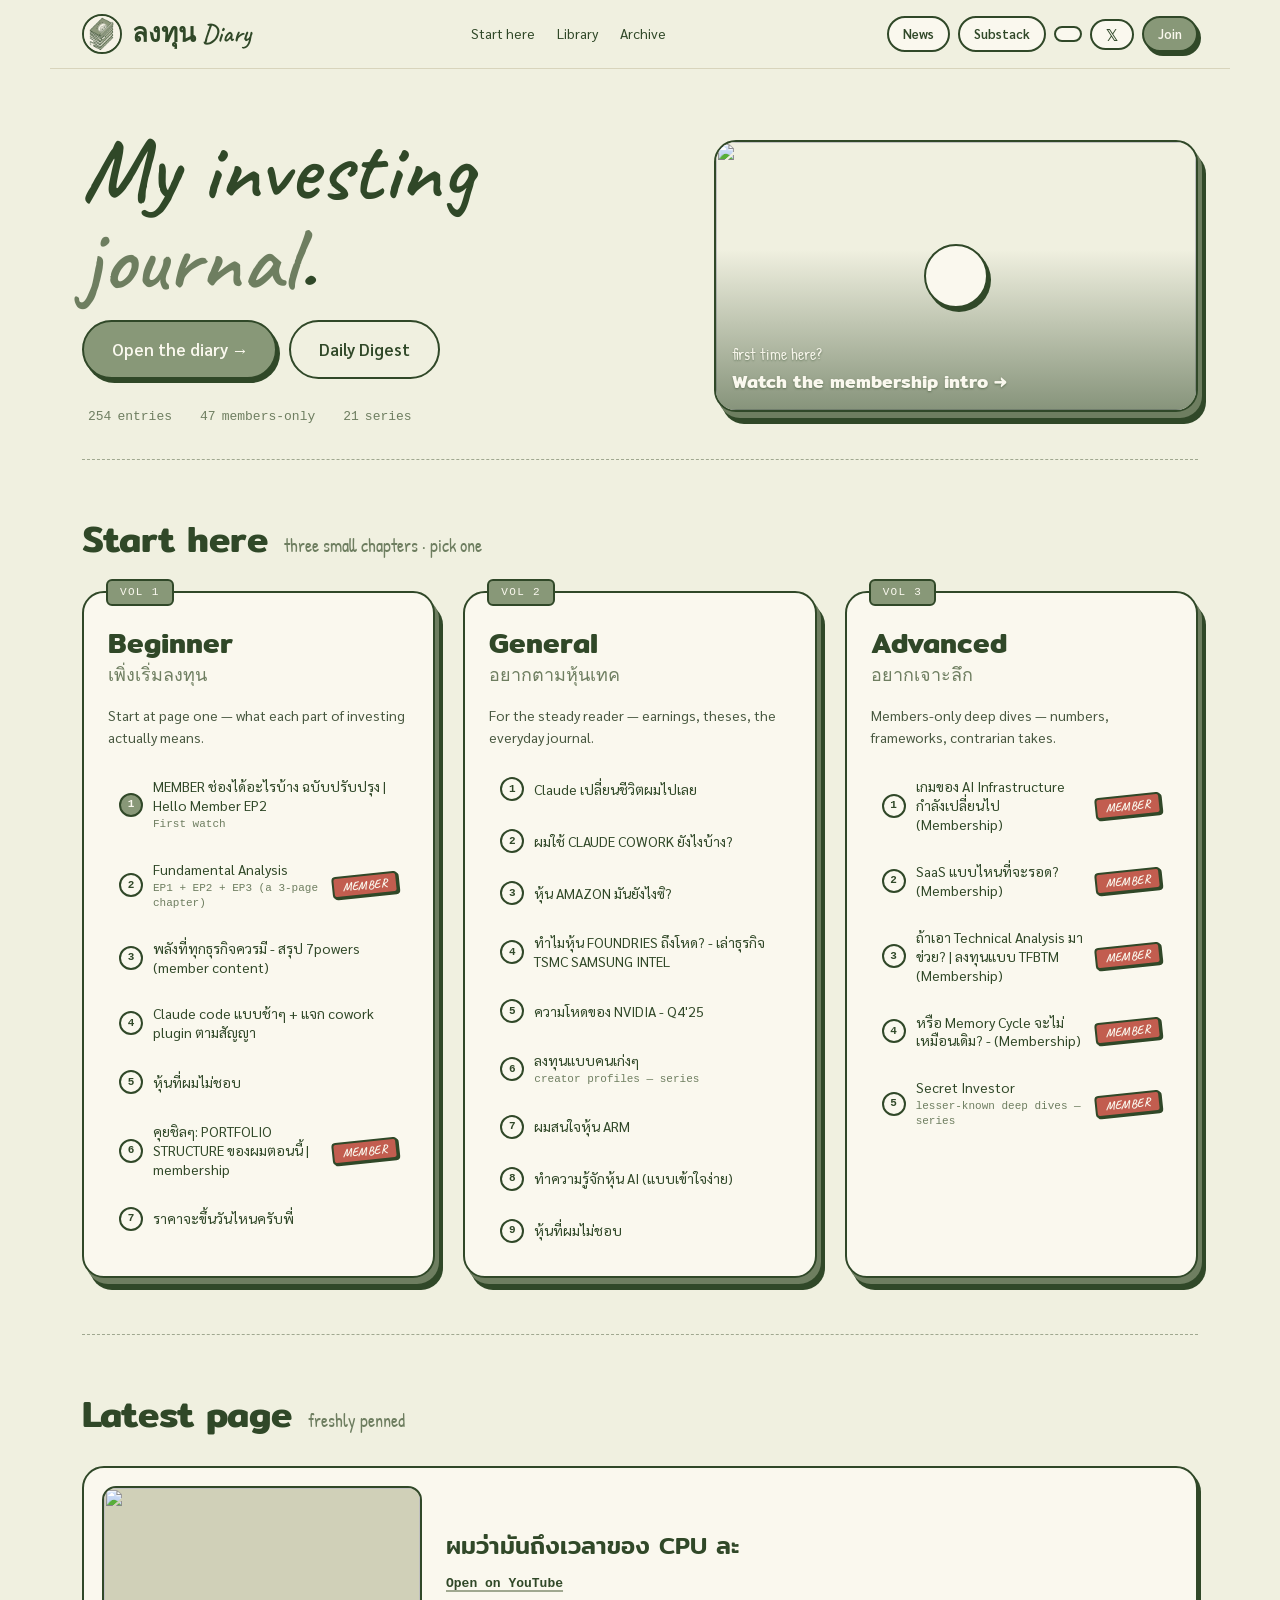
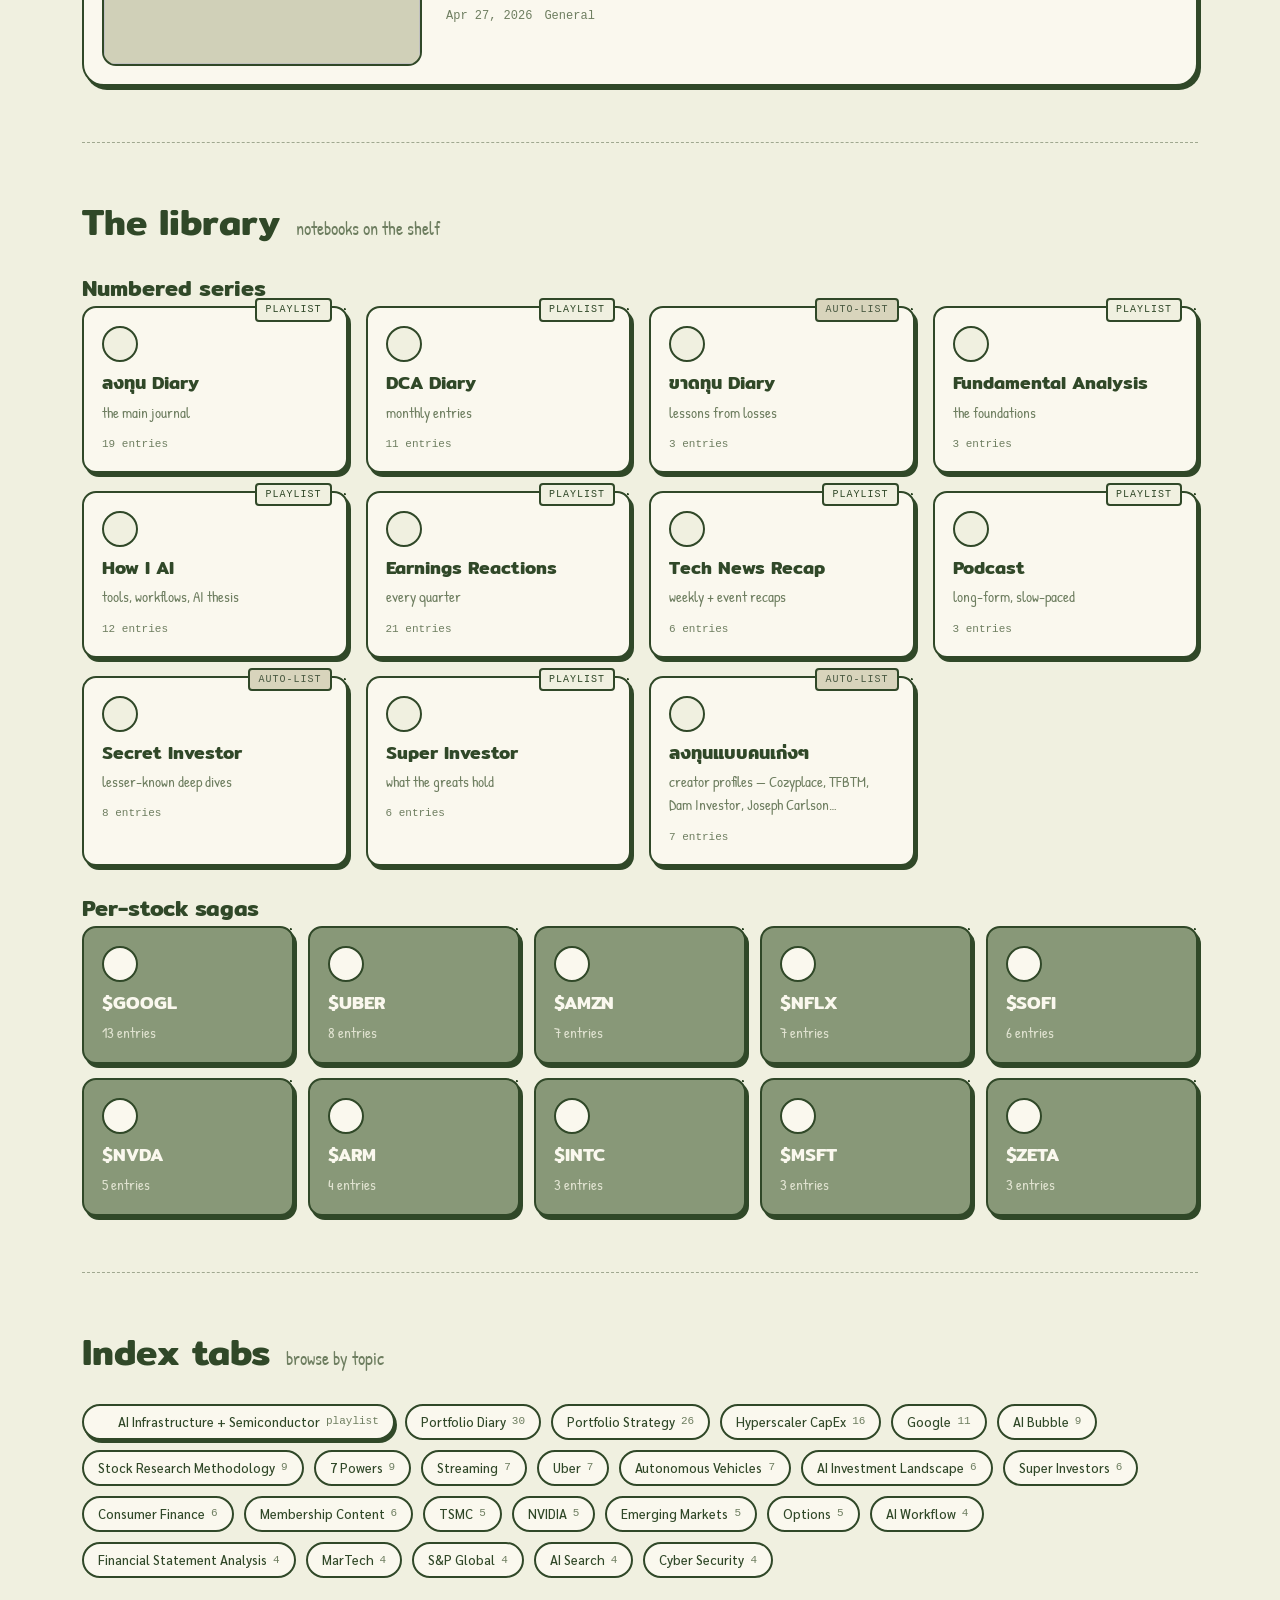
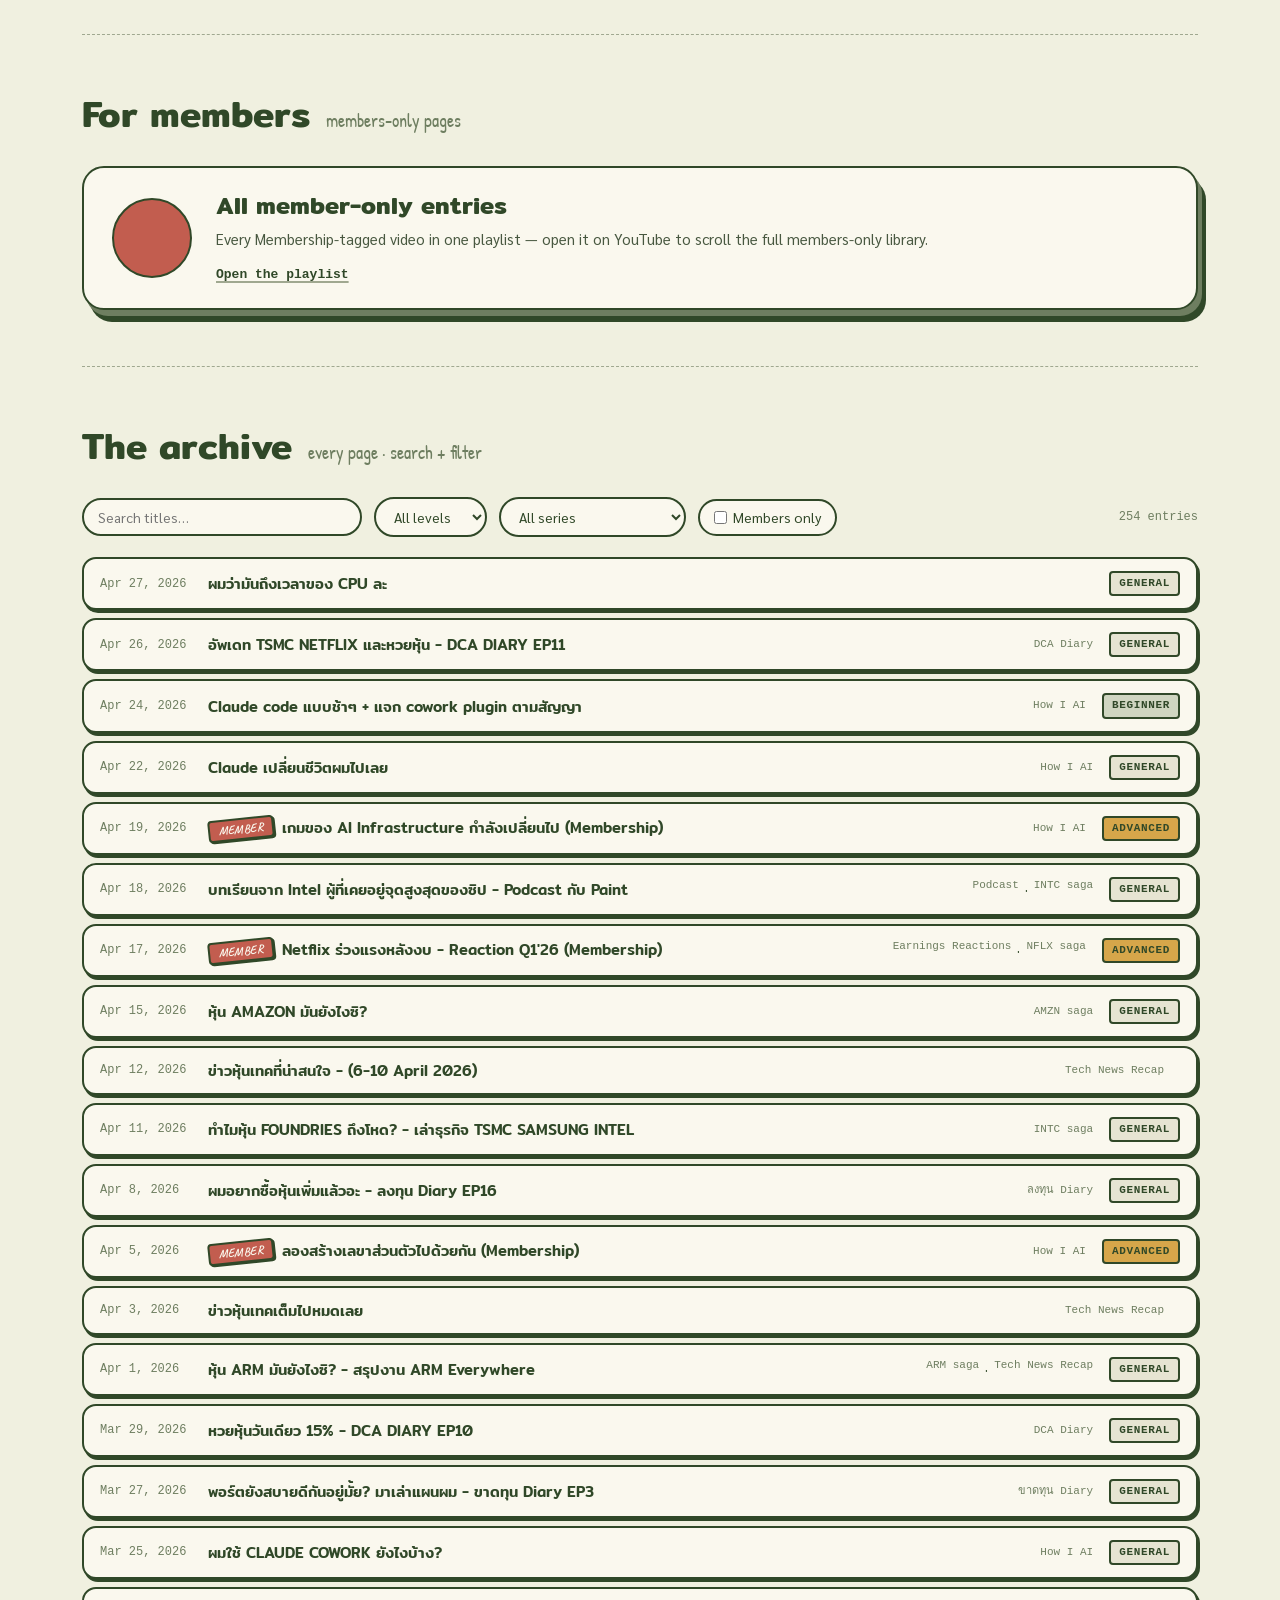
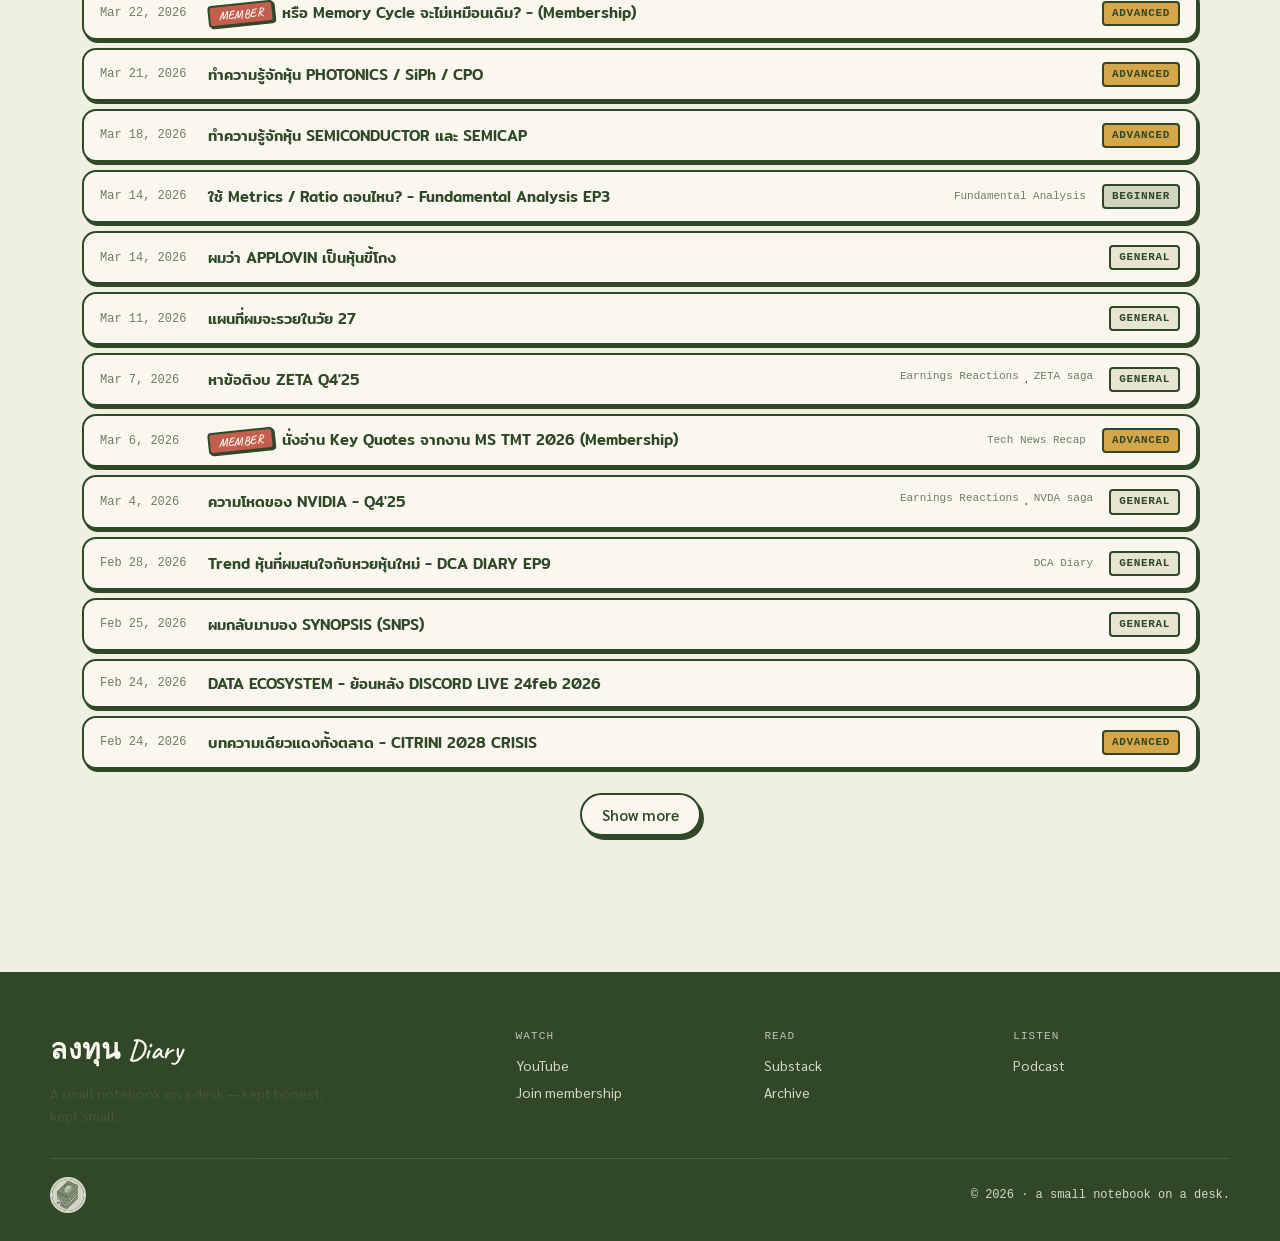
==== index.html @ 8369ef21 "Series merge: collapse 4 sub-series into ลงทุนแบบคนเก่งๆ; General #6 + Advanced #5-7 swapped to seri" ====
<!doctype html>
<html lang="th">
<head>
  <meta charset="utf-8">
  <title>ลงทุน Diary — Members Hub</title>
  <meta name="viewport" content="width=device-width, initial-scale=1">
  <meta name="description" content="A guided index of every entry in ลงทุน Diary — public videos and members-only deep dives, organized as a journal.">
  <link rel="icon" href="assets/logo-circle.png">
  <link rel="stylesheet" href="colors_and_type.css">
  <link rel="stylesheet" href="styles.css">
  <script src="https://unpkg.com/lucide@latest"></script>
</head>
<body>

<!-- =================== NAV =================== -->
<header class="hub-nav">
  <a class="hub-brand" href="#top">
    <img src="assets/logo-circle.png" width="40" height="40" alt="">
    <span class="hub-brand__name">ลงทุน Diary</span>
  </a>
  <nav class="hub-nav__links">
    <a href="#start-here">Start here</a>
    <a href="#library">Library</a>
    <a href="#archive">Archive</a>
  </nav>
  <div class="hub-nav__cta">
    <a class="hub-pagepill" href="/news">News</a>
    <a class="hub-pagepill" href="/substack">Substack</a>
    <a class="hub-iconlink hub-iconlink--icon-only" href="https://longtundiary.substack.com/" target="_blank" rel="noopener" aria-label="Open my Substack" title="My Substack">
      <i data-lucide="newspaper"></i>
    </a>
    <a class="hub-iconlink hub-iconlink--icon-only" href="https://x.com/longtundiary" target="_blank" rel="noopener" aria-label="X (Twitter)" title="X">
      <span class="hub-iconlink__x" aria-hidden="true">𝕏</span>
    </a>
    <a class="hub-btn hub-btn--sm hub-btn--primary" href="https://www.youtube.com/channel/UCELVTxN2RQM-JnKs6uG_5xg/join" target="_blank" rel="noopener">Join</a>
  </div>
</header>

<main id="top" class="hub-page">

  <!-- =================== HERO =================== -->
  <section class="hub-hero">
    <div class="hub-hero__copy">
      <h1 class="hub-hero__title">My investing <em>journal</em>.</h1>
      <div class="hub-hero__cta">
        <a class="hub-btn hub-btn--lg hub-btn--primary" href="#library" data-flip="#library">Open the diary →</a>
        <a class="hub-btn hub-btn--lg hub-btn--ghost" href="/news">Daily Digest</a>
      </div>
      <div class="hub-hero__meta">
        <span><i data-lucide="book-open"></i> <span id="meta-entries">—</span> entries</span>
        <span><i data-lucide="lock"></i> <span id="meta-members">—</span> members-only</span>
        <span><i data-lucide="library"></i> <span id="meta-series">—</span> series</span>
      </div>
    </div>
    <a class="hub-hero__art hub-hero__art--video" href="https://youtube.com/watch?v=HUhZPSB6LkU" target="_blank" rel="noopener" aria-label="Watch the membership introduction video">
      <img src="https://i.ytimg.com/vi/HUhZPSB6LkU/maxresdefault.jpg" alt="">
      <span class="hub-hero__art-play"><i data-lucide="play"></i></span>
      <span class="hub-hero__art-label">
        <span class="hub-hero__art-eyebrow">first time here?</span>
        <span class="hub-hero__art-title">Watch the membership intro →</span>
      </span>
    </a>
  </section>

  <!-- =================== START HERE: 3 PATHS =================== -->
  <section id="start-here" class="hub-section">
    <div class="hub-section__head">
      <h2 class="hub-section__title">Start here</h2>
      <span class="hub-section__sub">three small chapters · pick one</span>
    </div>
    <div class="hub-paths" id="paths-grid">
      <!-- rendered by app.js -->
    </div>
  </section>

  <!-- =================== LATEST PAGE =================== -->
  <section class="hub-section">
    <div class="hub-section__head">
      <h2 class="hub-section__title">Latest page</h2>
      <span class="hub-section__sub">freshly penned</span>
    </div>
    <div id="latest-card" class="hub-latest"></div>
  </section>

  <!-- =================== LIBRARY: SERIES SHELF =================== -->
  <section id="library" class="hub-section">
    <div class="hub-section__head">
      <h2 class="hub-section__title">The library</h2>
      <span class="hub-section__sub">notebooks on the shelf</span>
    </div>

    <h3 class="hub-shelf__hd">Numbered series</h3>
    <div class="hub-shelf" id="shelf-named"></div>

    <h3 class="hub-shelf__hd">Per-stock sagas</h3>
    <div class="hub-shelf hub-shelf--compact" id="shelf-sagas"></div>
  </section>

  <!-- =================== TOPICS =================== -->
  <section id="topics" class="hub-section">
    <div class="hub-section__head">
      <h2 class="hub-section__title">Index tabs</h2>
      <span class="hub-section__sub">browse by topic</span>
    </div>
    <div class="hub-chips" id="topic-chips"></div>
  </section>

  <!-- =================== MEMBER SHELF =================== -->
  <section class="hub-section">
    <div class="hub-section__head">
      <h2 class="hub-section__title">For members</h2>
      <span class="hub-section__sub">members-only pages</span>
    </div>
    <a id="member-card" class="hub-membercard" href="https://www.youtube.com/playlist?list=PL5jKtKOOoyxH-iZYs0M4cL59whXMtUrkC" target="_blank" rel="noopener">
      <div class="hub-membercard__icon"><i data-lucide="lock"></i></div>
      <div class="hub-membercard__body">
        <h3>All member-only entries</h3>
        <p>Every Membership-tagged video in one playlist — open it on YouTube to scroll the full members-only library.</p>
        <span class="hub-membercard__cta">Open the playlist <i data-lucide="arrow-up-right"></i></span>
      </div>
    </a>
  </section>

  <!-- =================== ARCHIVE: ALL ENTRIES =================== -->
  <section id="archive" class="hub-section">
    <div class="hub-section__head">
      <h2 class="hub-section__title">The archive</h2>
      <span class="hub-section__sub">every page · search + filter</span>
    </div>
    <div class="hub-filters">
      <input type="search" id="search-input" class="hub-filter-input" placeholder="Search titles…" aria-label="Search">
      <select id="level-filter" class="hub-filter-select" aria-label="Filter by level">
        <option value="">All levels</option>
        <option value="Beginner">Beginner</option>
        <option value="General">General</option>
        <option value="Advanced">Advanced</option>
      </select>
      <select id="series-filter" class="hub-filter-select" aria-label="Filter by series">
        <option value="">All series</option>
      </select>
      <label class="hub-filter-check">
        <input type="checkbox" id="member-filter">
        <span>Members only</span>
      </label>
      <span class="hub-filter-count" id="filter-count"></span>
    </div>
    <ul class="hub-archive" id="archive-list"></ul>
    <div class="hub-archive__more">
      <button id="show-more" class="hub-btn hub-btn--md">Show more</button>
    </div>
  </section>
</main>

<!-- =================== FOOTER =================== -->
<footer class="hub-foot">
  <div class="hub-foot__cols">
    <div>
      <span class="hub-foot__brand handletter">ลงทุน Diary</span>
      <p>A small notebook on a desk — kept honest, kept small.</p>
    </div>
    <div>
      <span class="hub-foot__hd">watch</span>
      <a href="https://youtube.com/@longtundiary" target="_blank" rel="noopener">YouTube</a>
      <a href="https://www.youtube.com/channel/UCELVTxN2RQM-JnKs6uG_5xg/join" target="_blank" rel="noopener">Join membership</a>
    </div>
    <div>
      <span class="hub-foot__hd">read</span>
      <a href="#">Substack</a>
      <a href="#">Archive</a>
    </div>
    <div>
      <span class="hub-foot__hd">listen</span>
      <a href="#">Podcast</a>
    </div>
  </div>
  <div class="hub-foot__bar">
    <img src="assets/logo-circle.png" alt="">
    <span>© 2026 · a small notebook on a desk.</span>
  </div>
</footer>

<script src="app.js"></script>
<script>lucide.createIcons();</script>
</body>
</html>
---- colors_and_type.css ----
/* =========================================================
   ลงทุน Diary — Design Tokens
   Colors and Typography
   ========================================================= */

/* ---------- Webfont imports (Google Fonts substitutes) -----
   Originals are unknown — using Google Fonts fallbacks that
   match the hand-drawn diary feel of the brand:
   - "Caveat" stands in for the hand-lettered "DIARY / MY INVESTING JOURNAL" script
   - "Patrick Hand" for casual handwritten body and labels
   - "Mitr" for the Thai-supporting display/headline (Thai brandmark "ลงทุน")
   - "Sarabun" for Thai/Latin body text
   FLAG: Provide the original font files if available so we can
         swap these out for pixel-perfect matches.
----------------------------------------------------------- */
@import url('https://fonts.googleapis.com/css2?family=Caveat:wght@400;500;600;700&family=Patrick+Hand&family=Mitr:wght@300;400;500;600;700&family=Sarabun:wght@300;400;500;600;700&display=swap');

:root {
  /* ---------- Brand color primitives ---------- */
  /* Cream — the paper of the diary */
  --cream-50:  #faf8ee;   /* lightest paper */
  --cream-100: #f0f0e0;   /* primary paper / page background */
  --cream-200: #e6e4d2;   /* hover paper */
  --cream-300: #d8d4bc;   /* divider on cream */
  --cream-400: #d0d0b8;   /* youtube banner / dustier paper */

  /* Sage — the diary cover */
  --sage-100: #cfd5c0;
  --sage-200: #b8c0a8;
  --sage-300: #a0a890;
  --sage-400: #889878;    /* PRIMARY sage (logo cover) */
  --sage-500: #6e7e60;    /* deeper sage */
  --sage-600: #556547;

  /* Forest — the ink */
  --forest-700: #485840;
  --forest-800: #384830;
  --forest-900: #304828;  /* PRIMARY ink (logo outline & text) */
  --forest-950: #1f2e1a;

  /* Pen — pure ink for occasional strict contrast */
  --ink-black: #000000;

  /* Optional accents — pulled from the diary world,
     used VERY sparingly for status or callouts only.   */
  --accent-tomato: #c25d4f;   /* loss / red pen */
  --accent-honey:  #d6a64a;   /* highlight / sticky-note */
  --accent-sky:    #6f8d9c;   /* link / cool note */

  /* ---------- Semantic colors ---------- */

  /* Surfaces */
  --bg-page:       var(--cream-100);
  --bg-page-warm:  var(--cream-50);
  --bg-banner:     var(--cream-400);
  --bg-card:       var(--cream-50);
  --bg-card-sage:  var(--sage-400);   /* sage card / book cover surface */
  --bg-divider:    var(--cream-300);

  /* Foreground (text) */
  --fg-1: var(--forest-900);   /* primary ink */
  --fg-2: var(--forest-700);   /* secondary ink */
  --fg-3: var(--sage-500);     /* muted ink / metadata */
  --fg-on-sage: var(--cream-50);   /* text on sage cover */
  --fg-on-forest: var(--cream-50); /* text on forest */

  /* Borders / outlines (the diary uses thin ink outlines everywhere) */
  --line-1: var(--forest-900);   /* hairline ink stroke */
  --line-2: var(--sage-500);     /* softer rule */
  --line-3: var(--cream-300);    /* faintest separator */
  --line-weight: 2px;            /* signature outline thickness */

  /* Status (sparingly used) */
  --status-gain:    #5d8a5e;
  --status-loss:    var(--accent-tomato);
  --status-warn:    var(--accent-honey);
  --status-info:    var(--accent-sky);

  /* Focus */
  --focus-ring: 0 0 0 3px rgba(48, 72, 40, 0.35);

  /* ---------- Typography stacks ---------- */
  --font-script:    'Caveat', 'Patrick Hand', 'Comic Sans MS', cursive;       /* hand-lettered display */
  --font-hand:      'Patrick Hand', 'Caveat', 'Comic Sans MS', cursive;       /* hand-written body */
  --font-display:   'Mitr', 'Sarabun', 'Trebuchet MS', system-ui, sans-serif; /* Thai-friendly display */
  --font-body:      'Sarabun', 'Mitr', system-ui, -apple-system, 'Segoe UI', Tahoma, sans-serif;
  --font-mono:      'JetBrains Mono', ui-monospace, SFMono-Regular, Menlo, monospace;

  /* ---------- Type scale ---------- */
  /* The diary mixes a hand-lettered script for headers with a
     practical Thai sans for body. Sizes step in a relaxed ratio. */
  --fs-hero:     clamp(48px, 6vw, 88px);   /* hand-lettered hero */
  --fs-display:  clamp(36px, 4vw, 56px);
  --fs-h1:       40px;
  --fs-h2:       32px;
  --fs-h3:       24px;
  --fs-h4:       20px;
  --fs-body-lg:  18px;
  --fs-body:     16px;
  --fs-caption:  14px;
  --fs-tiny:     12px;

  --lh-tight:   1.15;
  --lh-snug:    1.3;
  --lh-normal:  1.55;
  --lh-loose:   1.7;

  /* ---------- Spacing & radii ---------- */
  --space-1:  4px;
  --space-2:  8px;
  --space-3:  12px;
  --space-4:  16px;
  --space-5:  24px;
  --space-6:  32px;
  --space-7:  48px;
  --space-8:  64px;
  --space-9:  96px;

  --radius-xs:  4px;
  --radius-sm:  8px;
  --radius-md:  14px;     /* book corner */
  --radius-lg:  22px;     /* book cover corner */
  --radius-pill: 999px;
  --radius-organic: 22px 26px 18px 24px;  /* hand-drawn, slightly uneven */

  /* ---------- Shadows ---------- */
  /* The diary world uses ink outlines more than soft shadows.
     Shadows are flat and offset, like a stack of notebooks. */
  --shadow-page:  0 1px 0 var(--cream-300);
  --shadow-card:  3px 4px 0 var(--forest-900);   /* offset ink shadow */
  --shadow-card-soft: 0 6px 18px rgba(48, 72, 40, 0.08);
  --shadow-stack: 4px 6px 0 var(--sage-500), 8px 12px 0 var(--forest-900);
  --shadow-press: 1px 1px 0 var(--forest-900);

  /* ---------- Motion ---------- */
  --ease-paper:  cubic-bezier(.2, .8, .2, 1);
  --ease-flip:   cubic-bezier(.65, 0, .35, 1);
  --dur-fast:    140ms;
  --dur-base:    220ms;
  --dur-slow:    420ms;
}

/* =========================================================
   Semantic element styles — apply to bare HTML where useful
   ========================================================= */

html, body {
  background: var(--bg-page);
  color: var(--fg-1);
  font-family: var(--font-body);
  font-size: var(--fs-body);
  line-height: var(--lh-normal);
  -webkit-font-smoothing: antialiased;
}

h1, .h1 {
  font-family: var(--font-script);
  font-weight: 600;
  font-size: var(--fs-hero);
  line-height: var(--lh-tight);
  color: var(--fg-1);
  letter-spacing: 0.5px;
}

h2, .h2 {
  font-family: var(--font-display);
  font-weight: 600;
  font-size: var(--fs-h2);
  line-height: var(--lh-snug);
  color: var(--fg-1);
}

h3, .h3 {
  font-family: var(--font-display);
  font-weight: 500;
  font-size: var(--fs-h3);
  line-height: var(--lh-snug);
  color: var(--fg-1);
}

h4, .h4 {
  font-family: var(--font-body);
  font-weight: 600;
  font-size: var(--fs-h4);
  line-height: var(--lh-snug);
  color: var(--fg-1);
}

p {
  font-family: var(--font-body);
  font-size: var(--fs-body);
  line-height: var(--lh-normal);
  color: var(--fg-2);
  text-wrap: pretty;
}

small, .caption {
  font-size: var(--fs-caption);
  color: var(--fg-3);
}

code, .mono {
  font-family: var(--font-mono);
  font-size: 0.92em;
  background: var(--cream-200);
  padding: 1px 6px;
  border-radius: var(--radius-xs);
  color: var(--forest-800);
}

a {
  color: var(--forest-900);
  text-decoration: underline;
  text-decoration-thickness: 2px;
  text-underline-offset: 3px;
  text-decoration-color: var(--sage-300);
  transition: text-decoration-color var(--dur-base) var(--ease-paper);
}
a:hover {
  text-decoration-color: var(--forest-900);
}

hr {
  border: none;
  border-top: 1px dashed var(--line-2);
  margin: var(--space-6) 0;
}

/* Hand-lettered display utility — for the brand voice */
.handletter {
  font-family: var(--font-script);
  font-weight: 600;
  letter-spacing: 0.5px;
}

/* The signature ink outline used on cards, buttons, badges */
.ink-outline {
  border: var(--line-weight) solid var(--line-1);
  background: var(--bg-card);
  border-radius: var(--radius-md);
  box-shadow: var(--shadow-card);
}
---- styles.css ----
/* ลงทุน Diary — Members Hub
   Extends the diary design system with hub-specific layout. */

* { box-sizing: border-box; }
body { margin: 0; }

img { max-width: 100%; display: block; }

/* ---------- Reusable atoms (mirroring the design kit) ---------- */
.hub-btn {
  font-family: var(--font-body); font-weight: 600;
  border: 2px solid var(--forest-900); border-radius: 999px;
  background: var(--cream-50); color: var(--forest-900);
  box-shadow: 3px 4px 0 var(--forest-900);
  cursor: pointer;
  transition: transform var(--dur-fast) var(--ease-paper),
              box-shadow var(--dur-fast) var(--ease-paper),
              background var(--dur-fast) var(--ease-paper);
  display: inline-flex; align-items: center; gap: 8px;
  text-decoration: none;
}
.hub-btn--sm { padding: 6px 14px; font-size: 13px; }
.hub-btn--md { padding: 10px 20px; font-size: 15px; }
.hub-btn--lg { padding: 14px 28px; font-size: 17px; }
.hub-btn--primary { background: var(--sage-400); color: var(--cream-50); }
.hub-btn--ghost { background: transparent; box-shadow: none; }
.hub-btn:hover { transform: translate(-1px,-1px); box-shadow: 4px 5px 0 var(--forest-900); }
.hub-btn--ghost:hover { background: var(--cream-200); box-shadow: none; transform: none; }
.hub-btn:active { transform: translate(2px,2px); box-shadow: 1px 1px 0 var(--forest-900); }

.hub-pill {
  display: inline-flex; align-items: center; gap: 6px;
  border: 2px solid var(--forest-900); border-radius: 999px;
  padding: 3px 12px; font-size: 12px; font-weight: 600;
  background: var(--cream-50); color: var(--forest-900);
  font-family: var(--font-body);
}
.hub-pill--sage { background: var(--sage-400); color: var(--cream-50); }
.hub-pill--cream { background: var(--cream-50); }

/* ---------- Nav ---------- */
.hub-nav {
  position: sticky; top: 0; z-index: 20;
  background: rgba(240, 240, 224, 0.92);
  backdrop-filter: blur(6px);
  display: flex; align-items: center; justify-content: space-between;
  padding: 14px 32px;
  max-width: 1180px; margin: 0 auto;
  border-bottom: 1px solid var(--cream-300);
}
.hub-brand { display: inline-flex; align-items: center; gap: 10px; text-decoration: none; }
.hub-brand img { border-radius: 999px; border: 2px solid var(--forest-900); }
.hub-brand__name {
  font-family: var(--font-script); font-size: 26px;
  color: var(--forest-900); font-weight: 600;
}
.hub-nav__links { display: flex; gap: 22px; font-size: 14px; }
.hub-nav__links a { color: var(--forest-900); text-decoration: none; padding: 4px 0; }
.hub-nav__links a:hover {
  text-decoration: underline; text-decoration-color: var(--sage-400);
  text-decoration-thickness: 2px; text-underline-offset: 4px;
}

/* Right-side cluster: News/Substack page pills · social icons · Join */
.hub-nav__cta { display: flex; align-items: center; gap: 8px; flex-wrap: wrap; row-gap: 6px; }

/* Page nav pills — visible on ALL screen sizes (unlike hub-nav__links) */
.hub-pagepill {
  display: inline-flex; align-items: center;
  padding: 6px 14px;
  border: 2px solid var(--forest-900); border-radius: 999px;
  background: var(--cream-50); color: var(--forest-900);
  text-decoration: none;
  font-family: var(--font-body); font-size: 13px; font-weight: 600;
  transition: background var(--dur-fast) var(--ease-paper),
              transform var(--dur-fast) var(--ease-paper);
}
.hub-pagepill:hover { background: var(--cream-200); transform: translateY(-1px); }
.hub-pagepill[aria-current="page"] {
  background: var(--sage-400); color: var(--cream-50);
}
.hub-iconlink--icon-only { padding: 6px 10px; }
.hub-iconlink {
  display: inline-flex; align-items: center; gap: 6px;
  padding: 6px 12px;
  border: 2px solid var(--forest-900); border-radius: 999px;
  background: var(--cream-50); color: var(--forest-900);
  text-decoration: none;
  font-family: var(--font-body); font-size: 13px; font-weight: 600;
  transition: background var(--dur-fast) var(--ease-paper),
              transform var(--dur-fast) var(--ease-paper);
}
.hub-iconlink:hover { background: var(--cream-200); transform: translateY(-1px); }
.hub-iconlink svg { width: 14px; height: 14px; }
.hub-iconlink__x {
  display: inline-block;
  font-family: var(--font-body); font-weight: 800; font-size: 15px;
  line-height: 1; padding: 0 2px;
}
.hub-iconlink__text--sr {
  position: absolute;
  width: 1px; height: 1px;
  padding: 0; margin: -1px; overflow: hidden;
  clip: rect(0, 0, 0, 0); white-space: nowrap; border: 0;
}

.hub-page { max-width: 1180px; margin: 0 auto; padding: 0 32px; }

/* ---------- Hero ---------- */
.hub-hero {
  display: grid; grid-template-columns: 1.1fr .9fr; gap: 40px;
  align-items: center;
  padding: 56px 0 32px;
}
.hub-eyebrow {
  font-family: var(--font-hand); font-size: 18px; color: var(--sage-500);
  display: inline-block; margin-bottom: 6px;
}
.hub-hero__title {
  font-family: var(--font-script); font-weight: 600;
  font-size: clamp(56px, 7vw, 96px); line-height: 1; margin: 0 0 16px;
  color: var(--forest-900); letter-spacing: 0.5px;
}
.hub-hero__title em { font-style: normal; color: var(--sage-500); }
.hub-hero__sub { font-size: 17px; color: var(--fg-2); max-width: 56ch; margin: 0 0 24px; line-height: 1.6; }
.hub-hero__cta { display: flex; gap: 12px; margin-bottom: 28px; flex-wrap: wrap; }
.hub-hero__meta { display: flex; gap: 22px; font-family: var(--font-mono); font-size: 13px; color: var(--fg-3); flex-wrap: wrap; }
.hub-hero__meta span { display: inline-flex; align-items: center; gap: 6px; }
.hub-hero__meta svg { width: 16px; height: 16px; }
.hub-hero__art {
  position: relative;
  border: 2px solid var(--forest-900); border-radius: 22px;
  overflow: hidden; background: var(--cream-100);
  box-shadow: 4px 6px 0 var(--sage-500), 8px 12px 0 var(--forest-900);
  align-self: center;
  text-decoration: none; color: var(--forest-900);
  display: block;
  aspect-ratio: 16/9;
  transition: transform var(--dur-base) var(--ease-paper),
              box-shadow var(--dur-base) var(--ease-paper);
}
.hub-hero__art img { width: 100%; height: 100%; object-fit: cover; display: block; }
.hub-hero__art--video::before {
  /* darken-on-hover overlay so the play button stays readable */
  content: ""; position: absolute; inset: 0;
  background: linear-gradient(180deg, rgba(48,72,40,0) 40%, rgba(48,72,40,0.55) 100%);
  z-index: 1;
}
.hub-hero__art:hover {
  transform: translate(-2px,-2px);
  box-shadow: 6px 8px 0 var(--sage-500), 10px 14px 0 var(--forest-900);
}
.hub-hero__art-play {
  position: absolute; inset: 0; display: grid; place-items: center;
  z-index: 2;
}
.hub-hero__art-play i {
  display: grid; place-items: center;
  width: 64px; height: 64px;
  border: 2px solid var(--forest-900); border-radius: 999px;
  background: var(--cream-50); color: var(--forest-900);
  box-shadow: 3px 4px 0 var(--forest-900);
  transition: transform var(--dur-fast) var(--ease-paper);
}
.hub-hero__art:hover .hub-hero__art-play i { transform: scale(1.06); }
.hub-hero__art-play svg { width: 26px; height: 26px; margin-left: 3px; }
.hub-hero__art-label {
  position: absolute; left: 16px; right: 16px; bottom: 14px;
  z-index: 2;
  display: flex; flex-direction: column; gap: 2px;
  color: var(--cream-50);
  text-shadow: 0 1px 2px rgba(48,72,40,0.5);
}
.hub-hero__art-eyebrow {
  font-family: var(--font-hand); font-size: 16px; opacity: 0.95;
}
.hub-hero__art-title {
  font-family: var(--font-display); font-weight: 600; font-size: 18px;
}

/* ---------- Section shell ---------- */
.hub-section {
  position: relative;
  padding: 56px 0;
  border-top: 1px dashed var(--sage-300);
}
.hub-section__head { display: flex; align-items: baseline; gap: 16px; margin-bottom: 28px; flex-wrap: wrap; }
.hub-section__title { font-family: var(--font-display); font-weight: 600; font-size: 36px; margin: 0; }
.hub-section__sub { font-family: var(--font-hand); font-size: 18px; color: var(--sage-500); }

/* Hand-stamped page number in top-right of each section — like a real notebook */
.hub-page-num {
  position: absolute;
  top: 22px; right: 0;
  font-family: var(--font-hand);
  font-size: 18px;
  color: var(--sage-500);
  letter-spacing: 0.5px;
  pointer-events: none;
  user-select: none;
  transform: rotate(-3deg);
  opacity: 0.85;
}
.hub-page-num::before { content: "— "; opacity: 0.6; }
.hub-page-num::after { content: " —"; opacity: 0.6; }

/* ---------- Paths (3 stacked-book cards) ---------- */
.hub-paths {
  display: grid; grid-template-columns: repeat(3, 1fr); gap: 28px;
}
.hub-path {
  position: relative;
  background: var(--cream-50);
  border: 2px solid var(--forest-900);
  border-radius: var(--radius-lg);
  box-shadow: 4px 6px 0 var(--sage-500), 8px 12px 0 var(--forest-900);
  padding: 28px 24px 24px;
  display: flex; flex-direction: column; gap: 12px;
  transition: transform var(--dur-base) var(--ease-paper),
              box-shadow var(--dur-base) var(--ease-paper);
}
.hub-path:hover {
  transform: translate(-2px, -2px);
  box-shadow: 6px 8px 0 var(--sage-500), 10px 14px 0 var(--forest-900);
}
.hub-path__tab {
  position: absolute; top: -14px; left: 22px;
  background: var(--sage-400); color: var(--cream-50);
  border: 2px solid var(--forest-900); border-radius: 6px;
  padding: 3px 12px; font-family: var(--font-mono); font-size: 11px;
  letter-spacing: .12em; text-transform: uppercase;
}
.hub-path__title {
  font-family: var(--font-display); font-weight: 600;
  font-size: 28px; margin: 4px 0 0; color: var(--forest-900);
}
.hub-path__subtitle {
  font-family: var(--font-hand); font-size: 18px; color: var(--sage-500);
}
.hub-path__blurb { font-size: 14px; color: var(--fg-2); margin: 4px 0 8px; }
.hub-path__list { list-style: none; padding: 0; margin: 0; display: flex; flex-direction: column; gap: 10px; }
.hub-path__item {
  display: flex; align-items: center; gap: 10px;
  padding: 8px 10px;
  border-radius: var(--radius-sm);
  font-size: 14px; color: var(--forest-900);
  text-decoration: none;
  border: 1.5px solid transparent;
  transition: background var(--dur-fast) var(--ease-paper),
              border-color var(--dur-fast) var(--ease-paper);
}
.hub-path__item:hover { background: var(--cream-200); border-color: var(--forest-900); }
.hub-path__num {
  flex: none; width: 24px; height: 24px;
  display: grid; place-items: center;
  border: 2px solid var(--forest-900); border-radius: 999px;
  font-family: var(--font-mono); font-size: 11px; font-weight: 600;
  background: var(--cream-50);
}
.hub-path__item--first .hub-path__num { background: var(--sage-400); color: var(--cream-50); }
.hub-path__txt { flex: 1; line-height: 1.35; }
.hub-path__txt small { display: block; color: var(--sage-500); font-family: var(--font-mono); font-size: 11px; margin-top: 2px; }
.hub-path__item-icon { color: var(--sage-500); }
.hub-path__item-icon svg { width: 16px; height: 16px; }

/* member stamp on path items */
.hub-stamp {
  display: inline-flex; align-items: center;
  background: var(--accent-tomato);
  color: var(--cream-50);
  font-family: var(--font-script); font-weight: 700;
  font-size: 12px; line-height: 1;
  padding: 3px 8px;
  border: 2px solid var(--forest-900);
  border-radius: 4px;
  transform: rotate(-6deg);
  box-shadow: 1.5px 1.5px 0 var(--forest-900);
  letter-spacing: 0.5px;
  white-space: nowrap;
  flex: none;
}
.hub-stamp--lg { font-size: 14px; padding: 4px 10px; }

/* ---------- Latest page ---------- */
.hub-latest {
  display: grid; grid-template-columns: 320px 1fr; gap: 24px;
  background: var(--cream-50);
  border: 2px solid var(--forest-900); border-radius: var(--radius-lg);
  box-shadow: 3px 4px 0 var(--forest-900);
  padding: 18px;
  align-items: center;
}
.hub-latest__thumb {
  position: relative;
  aspect-ratio: 16/9; overflow: hidden;
  border: 2px solid var(--forest-900); border-radius: var(--radius-md);
  background: var(--cream-400);
}
.hub-latest__thumb img { width: 100%; height: 100%; object-fit: cover; }
.hub-latest__body h3 { font-family: var(--font-display); font-size: 24px; margin: 4px 0 8px; line-height: 1.3; }
.hub-latest__body .meta { display: flex; gap: 12px; font-family: var(--font-mono); font-size: 12px; color: var(--fg-3); margin-top: 12px; flex-wrap: wrap; }

/* ---------- Library shelf ---------- */
.hub-shelf__hd {
  font-family: var(--font-display); font-weight: 600; font-size: 22px;
  margin: 28px 0 4px; color: var(--forest-900);
}
.hub-shelf__lead { font-size: 14px; color: var(--fg-3); margin: 0 0 14px; }
.hub-shelf {
  display: grid; gap: 18px;
  grid-template-columns: repeat(auto-fill, minmax(240px, 1fr));
}
.hub-shelf--compact { grid-template-columns: repeat(auto-fill, minmax(190px, 1fr)); gap: 14px; }
.hub-book {
  position: relative;
  display: flex; flex-direction: column; gap: 6px;
  padding: 18px;
  background: var(--cream-50);
  border: 2px solid var(--forest-900); border-radius: var(--radius-md);
  box-shadow: 3px 4px 0 var(--forest-900);
  text-decoration: none; color: var(--forest-900);
  transition: transform var(--dur-base) var(--ease-paper),
              box-shadow var(--dur-base) var(--ease-paper);
  /* note: overflow stays VISIBLE so .hub-book__stub can sit above the card edge */
}
.hub-book:hover { transform: translate(-1px,-1px); box-shadow: 4px 5px 0 var(--forest-900); }

/* Page-corner curl on hover — appears in the top-right like a folded page.
   Sits inside the card border (top:0, right:0) so it doesn't bleed outside. */
.hub-book::after {
  content: "";
  position: absolute;
  top: 0; right: 0;
  width: 0; height: 0;
  background: var(--cream-200);
  border-left: 2px solid var(--forest-900);
  border-bottom: 2px solid var(--forest-900);
  border-radius: 0 var(--radius-md) 0 4px;
  box-shadow: -2px 2px 0 rgba(48,72,40,0.15);
  transition: width var(--dur-base) var(--ease-paper),
              height var(--dur-base) var(--ease-paper);
  pointer-events: none;
  z-index: 1;
}
.hub-book:hover::after { width: 22px; height: 22px; }
.hub-book--sage::after { background: var(--sage-500); }
/* Stub stays above the curl so it isn't covered when the corner folds back */
.hub-book__stub { z-index: 2; }
.hub-book--sage { background: var(--sage-400); color: var(--cream-50); }
.hub-book--sage .hub-book__sub { color: var(--cream-100); opacity: 0.85; }
.hub-book--sage .hub-book__count { color: var(--cream-100); }
.hub-book__icon {
  display: inline-grid; place-items: center;
  width: 36px; height: 36px;
  border: 2px solid var(--forest-900); border-radius: 999px;
  background: var(--cream-100);
}
.hub-book--sage .hub-book__icon { background: var(--cream-50); }
.hub-book__icon svg { width: 18px; height: 18px; }
.hub-book__name { font-family: var(--font-display); font-weight: 600; font-size: 18px; line-height: 1.25; margin: 4px 0 0; }
.hub-book__sub { font-family: var(--font-hand); font-size: 15px; color: var(--sage-500); }
.hub-book__count { font-family: var(--font-mono); font-size: 11px; color: var(--fg-3); margin-top: 6px; }
.hub-book__stub {
  position: absolute; top: -10px; right: 14px;
  background: var(--cream-100); color: var(--forest-900);
  border: 2px solid var(--forest-900); border-radius: 4px;
  padding: 2px 8px; font-family: var(--font-mono); font-size: 10px;
  text-transform: uppercase; letter-spacing: 0.1em;
}
.hub-book--no-playlist .hub-book__stub { background: var(--cream-300); color: var(--forest-700); }

/* ---------- Topic chips ---------- */
.hub-chips {
  display: flex; flex-wrap: wrap; gap: 10px;
}
.hub-chip {
  display: inline-flex; align-items: center; gap: 6px;
  padding: 6px 14px;
  border: 2px solid var(--forest-900); border-radius: 999px;
  background: var(--cream-50); color: var(--forest-900);
  font-family: var(--font-body); font-size: 13px; font-weight: 500;
  text-decoration: none;
  transition: background var(--dur-fast) var(--ease-paper);
}
.hub-chip:hover { background: var(--sage-100); }
.hub-chip__count { font-family: var(--font-mono); font-size: 11px; color: var(--sage-500); }
.hub-chip--has-playlist { box-shadow: 2px 3px 0 var(--forest-900); }

/* ---------- Member card ---------- */
.hub-membercard {
  display: grid; grid-template-columns: 80px 1fr; gap: 24px; align-items: center;
  background: var(--cream-50);
  border: 2px solid var(--forest-900); border-radius: var(--radius-lg);
  box-shadow: 4px 6px 0 var(--sage-500), 8px 12px 0 var(--forest-900);
  padding: 22px 28px;
  text-decoration: none; color: var(--forest-900);
  transition: transform var(--dur-fast) var(--ease-paper),
              box-shadow var(--dur-fast) var(--ease-paper);
}
.hub-membercard:hover {
  transform: translate(-2px,-2px);
  box-shadow: 6px 8px 0 var(--sage-500), 10px 14px 0 var(--forest-900);
}
.hub-membercard__icon {
  width: 80px; height: 80px;
  display: grid; place-items: center;
  border: 2px solid var(--forest-900); border-radius: 999px;
  background: var(--accent-tomato); color: var(--cream-50);
}
.hub-membercard__icon svg { width: 32px; height: 32px; }
.hub-membercard__body h3 { font-family: var(--font-display); font-weight: 600; font-size: 24px; margin: 0 0 6px; }
.hub-membercard__body p { margin: 0 0 10px; color: var(--fg-2); font-size: 15px; }
.hub-membercard__cta {
  display: inline-flex; align-items: center; gap: 6px;
  font-family: var(--font-mono); font-size: 13px; font-weight: 600; color: var(--forest-900);
  text-decoration: underline; text-decoration-color: var(--sage-300); text-decoration-thickness: 2px; text-underline-offset: 3px;
}
.hub-membercard__cta svg { width: 14px; height: 14px; }

/* ---------- Archive ---------- */
.hub-filters {
  display: flex; flex-wrap: wrap; gap: 12px; align-items: center;
  margin-bottom: 20px;
}
.hub-filter-input, .hub-filter-select {
  font-family: var(--font-body); font-size: 14px; color: var(--forest-900);
  border: 2px solid var(--forest-900); background: var(--cream-50);
  border-radius: 999px;
  padding: 8px 14px;
  outline: none;
}
.hub-filter-input { min-width: 280px; }
.hub-filter-input:focus, .hub-filter-select:focus { box-shadow: var(--focus-ring); }
.hub-filter-check {
  display: inline-flex; align-items: center; gap: 6px;
  font-size: 14px; color: var(--forest-900); cursor: pointer;
  border: 2px solid var(--forest-900); border-radius: 999px;
  padding: 6px 14px; background: var(--cream-50);
}
.hub-filter-check input { accent-color: var(--forest-900); margin: 0; }
.hub-filter-count { font-family: var(--font-mono); font-size: 12px; color: var(--fg-3); margin-left: auto; }

.hub-archive { list-style: none; padding: 0; margin: 0; display: flex; flex-direction: column; gap: 8px; }
.hub-archive__row {
  display: grid; grid-template-columns: 92px 1fr auto auto; gap: 16px; align-items: center;
  padding: 12px 16px;
  background: var(--cream-50);
  border: 2px solid var(--forest-900); border-radius: var(--radius-md);
  box-shadow: 2px 3px 0 var(--forest-900);
  text-decoration: none; color: var(--forest-900);
  transition: transform var(--dur-fast) var(--ease-paper),
              box-shadow var(--dur-fast) var(--ease-paper);
}
.hub-archive__row:hover { transform: translate(-1px,-1px); box-shadow: 3px 4px 0 var(--forest-900); }
.hub-archive__date { font-family: var(--font-mono); font-size: 12px; color: var(--fg-3); }
.hub-archive__title { font-family: var(--font-display); font-weight: 500; font-size: 15px; line-height: 1.4; }
.hub-archive__series {
  display: inline-flex; gap: 6px; flex-wrap: wrap;
}
.hub-archive__series span {
  font-family: var(--font-mono); font-size: 11px; color: var(--sage-500);
}
.hub-archive__level {
  font-family: var(--font-mono); font-size: 11px; font-weight: 600;
  padding: 2px 8px; border: 2px solid var(--forest-900); border-radius: 4px;
  text-transform: uppercase; letter-spacing: 0.06em;
  background: var(--cream-50); color: var(--forest-900);
}
.hub-archive__level--Beginner { background: var(--sage-100); }
.hub-archive__level--General { background: var(--cream-200); }
.hub-archive__level--Advanced { background: var(--accent-honey); }
.hub-archive__more { display: flex; justify-content: center; padding: 24px 0 0; }

/* ---------- Footer ---------- */
.hub-foot { background: var(--forest-900); color: var(--cream-50); padding: 56px 32px 28px; margin-top: 80px; }
.hub-foot__cols { max-width: 1180px; margin: 0 auto; display: grid; grid-template-columns: 2fr 1fr 1fr 1fr; gap: 32px; }
.hub-foot__cols div { display: flex; flex-direction: column; gap: 6px; }
.hub-foot__cols a { color: var(--cream-50); opacity: 0.82; text-decoration: none; font-size: 14px; }
.hub-foot__cols a:hover { opacity: 1; text-decoration: underline; }
.hub-foot__cols p { opacity: 0.82; font-size: 14px; max-width: 36ch; margin: 6px 0 0; }
.hub-foot__brand { font-family: var(--font-script); font-size: 28px; }
.hub-foot__hd { font-family: var(--font-mono); font-size: 11px; text-transform: uppercase; letter-spacing: 0.1em; opacity: 0.7; margin-bottom: 4px; }
.hub-foot__bar {
  max-width: 1180px; margin: 32px auto 0; padding-top: 18px;
  border-top: 1px solid rgba(240, 240, 224, 0.15);
  display: flex; align-items: center; justify-content: space-between;
  font-family: var(--font-mono); font-size: 12px; opacity: 0.82;
}
.hub-foot__bar img { width: 36px; height: 36px; border-radius: 999px; border: 2px solid var(--cream-50); }

/* ---------- Page-flip transition (fires on hero "Open the diary" CTA) ---------- */
.page-flip {
  position: fixed; inset: 0;
  background: linear-gradient(90deg, var(--cream-50) 0%, var(--cream-100) 100%);
  border-right: 3px solid var(--forest-900);
  box-shadow: 12px 0 24px rgba(48,72,40,0.2), inset -2px 0 0 var(--sage-300);
  z-index: 200;
  pointer-events: none;
  transform-origin: left center;
  transform: translateX(-100%) skewX(-2deg);
  will-change: transform;
}
.page-flip.is-active {
  animation: pageFlipWipe 620ms cubic-bezier(.65,0,.35,1) forwards;
}
@keyframes pageFlipWipe {
  0%   { transform: translateX(-100%) skewX(-2deg); }
  45%  { transform: translateX(0)     skewX(-2deg); }
  100% { transform: translateX(110%)  skewX(-2deg); }
}

/* Soften ALL animations for users who prefer reduced motion */
@media (prefers-reduced-motion: reduce) {
  .page-flip.is-active { animation: none; }
  .hub-book::after, .hub-path, .hub-book, .hub-archive__row { transition: none !important; }
}

/* ---------- Responsive ---------- */
@media (max-width: 960px) {
  .hub-hero { grid-template-columns: 1fr; padding: 40px 0 24px; }
  .hub-hero__art { max-width: 480px; }
  .hub-paths { grid-template-columns: 1fr; }
  .hub-latest { grid-template-columns: 1fr; }
  .hub-foot__cols { grid-template-columns: 1fr 1fr; }
  .hub-archive__row { grid-template-columns: 1fr auto; gap: 8px; }
  .hub-archive__row .hub-archive__series { display: none; }
  .hub-archive__row .hub-archive__date { grid-column: 1 / -1; }
}
@media (max-width: 600px) {
  .hub-page { padding: 0 18px; }
  .hub-nav { padding: 12px 14px; gap: 8px; }
  .hub-nav__links { display: none; }
  .hub-nav__cta { gap: 5px; }
  .hub-pagepill { padding: 5px 11px; font-size: 12px; }
  /* On mobile, social links collapse to icon-only and shrink */
  .hub-iconlink { padding: 5px 8px; }
  .hub-iconlink .hub-iconlink__text:not(.hub-iconlink__text--sr) { display: none; }
  .hub-btn--sm { padding: 5px 11px; font-size: 12px; }
  .hub-brand__name { font-size: 22px; }
  .hub-foot__cols { grid-template-columns: 1fr; }
}
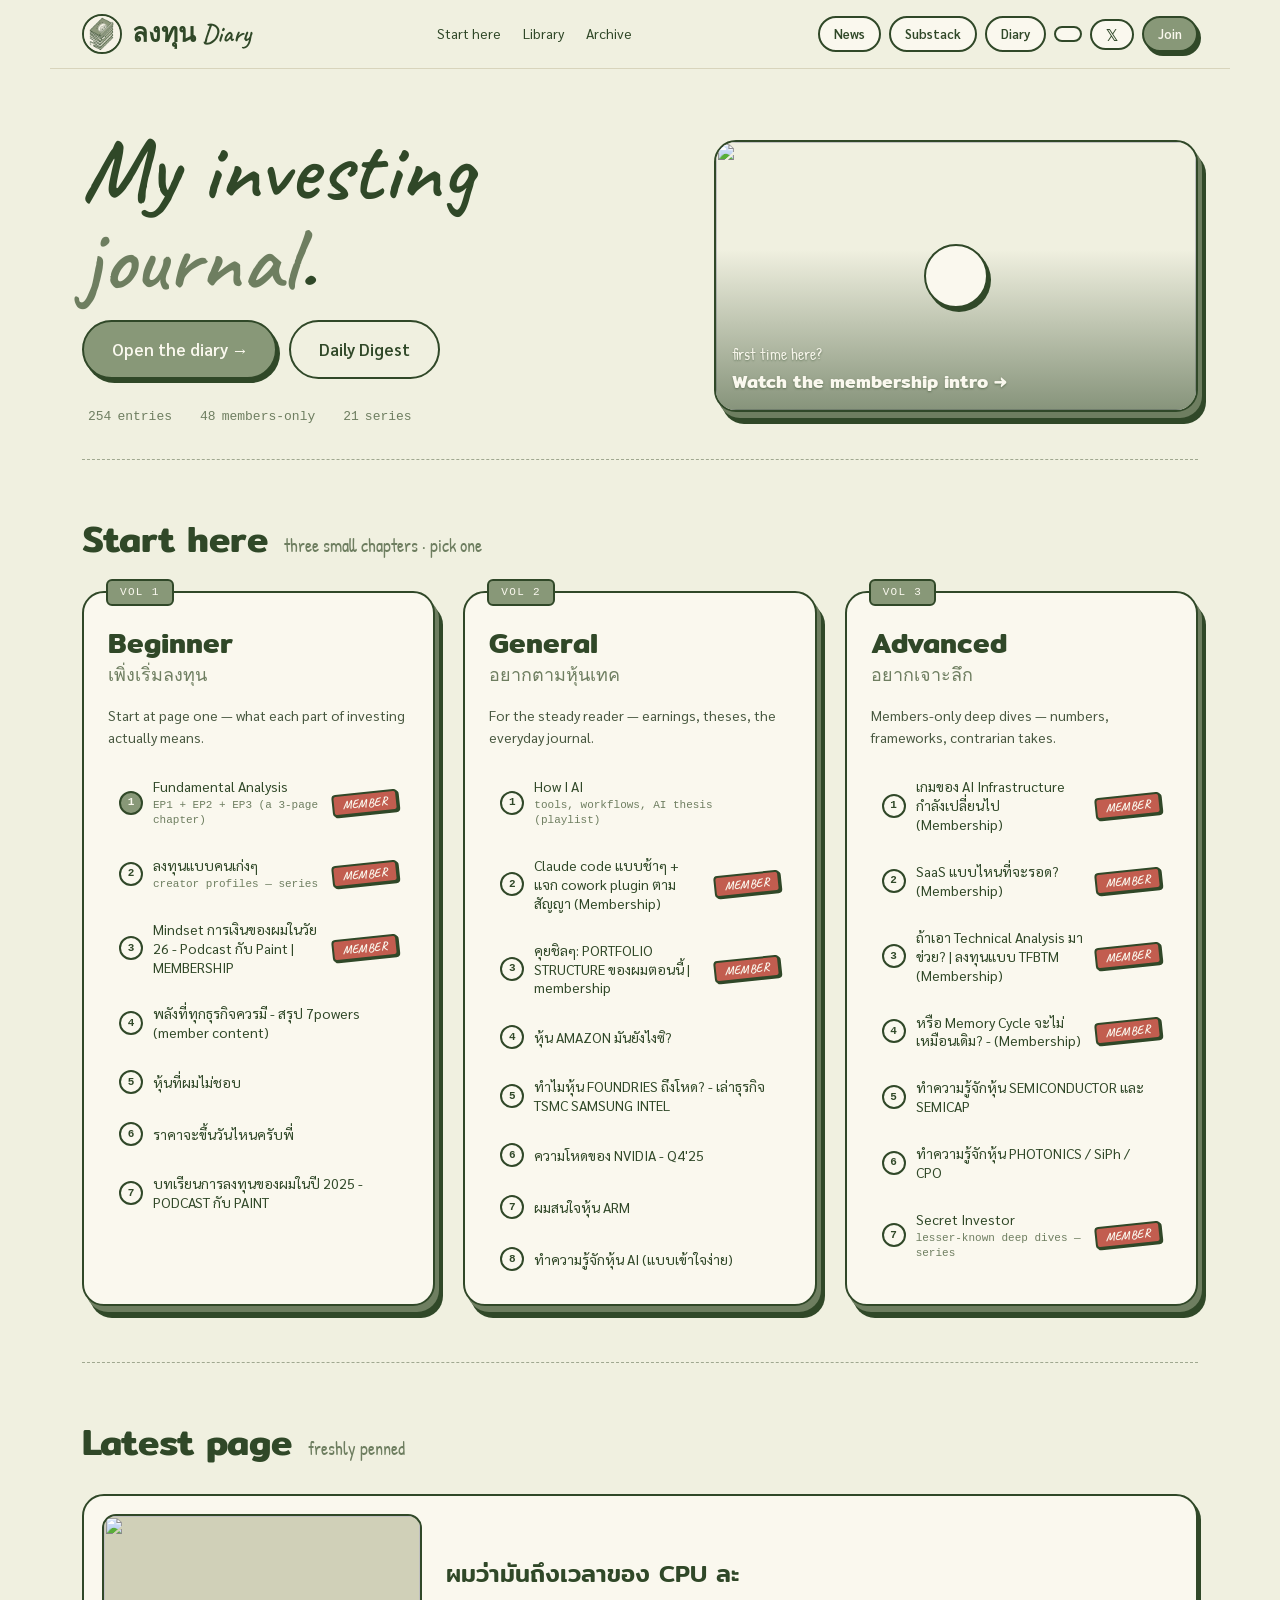
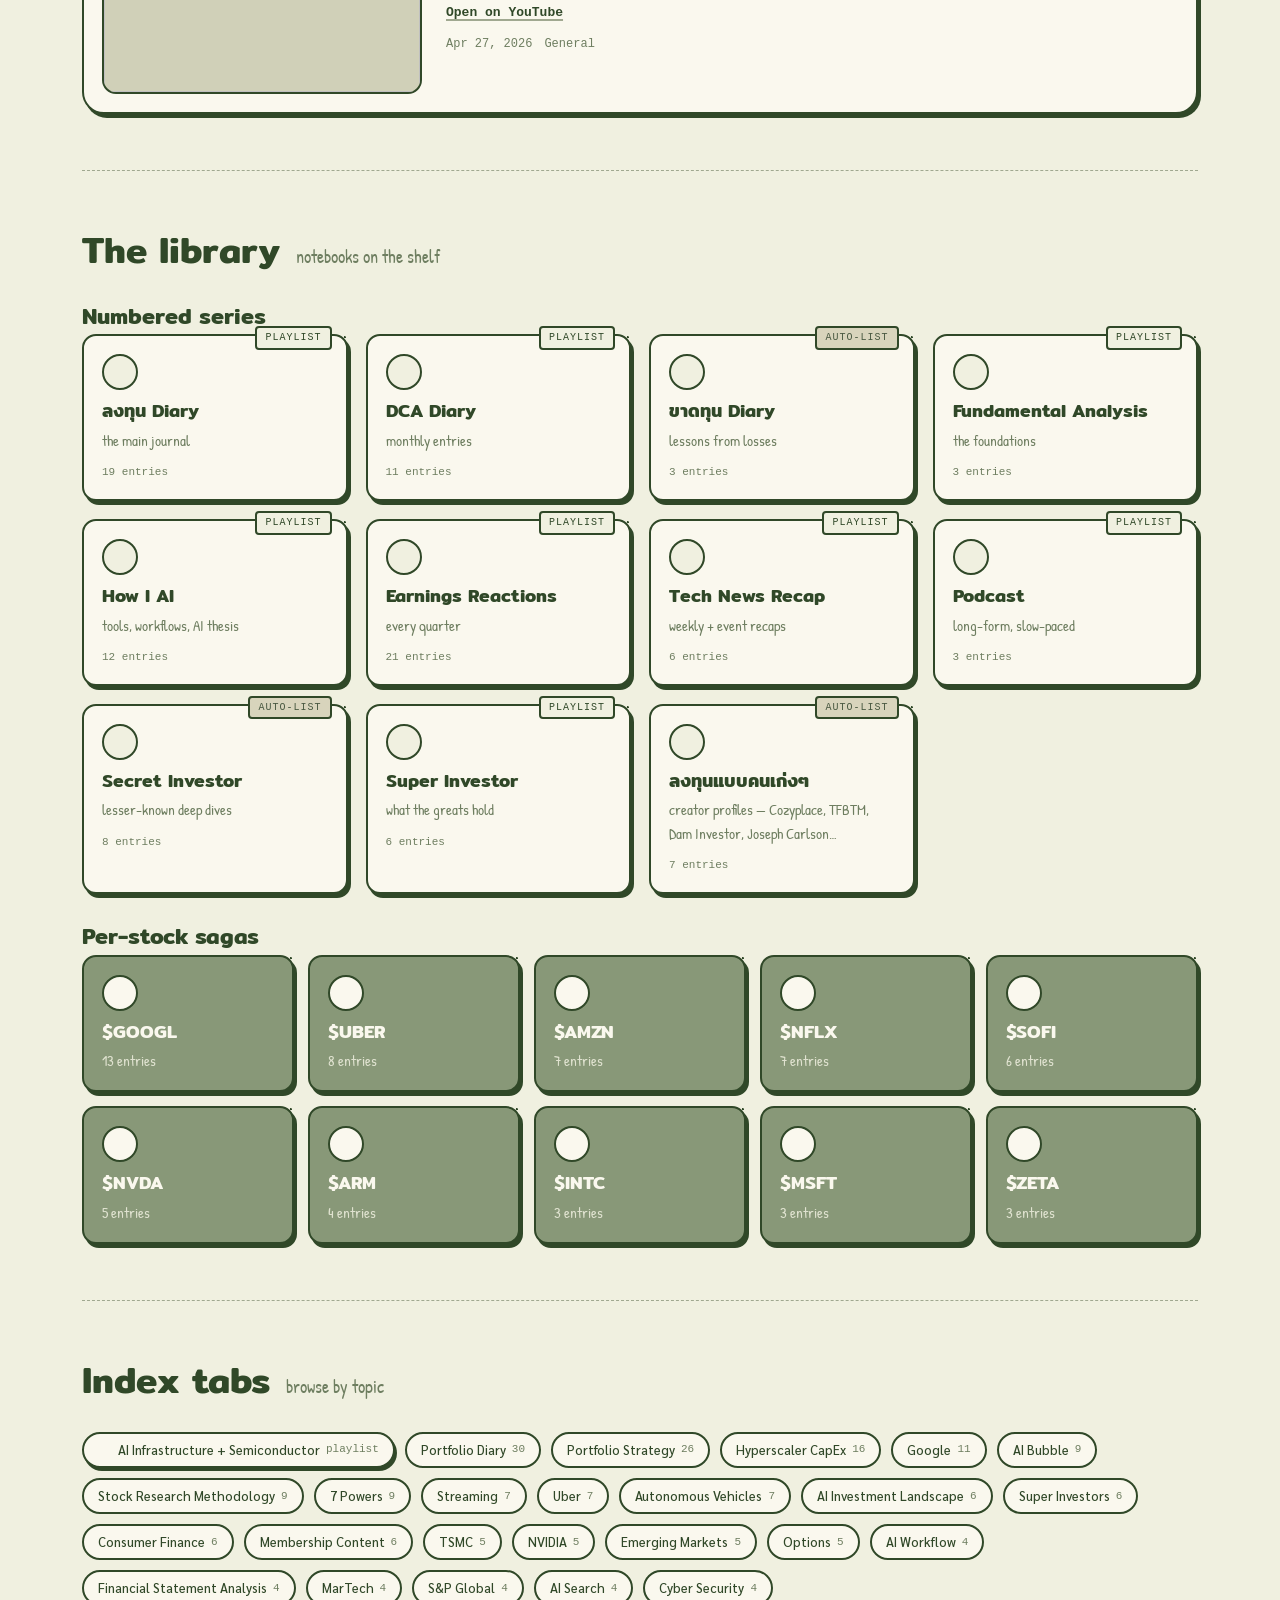
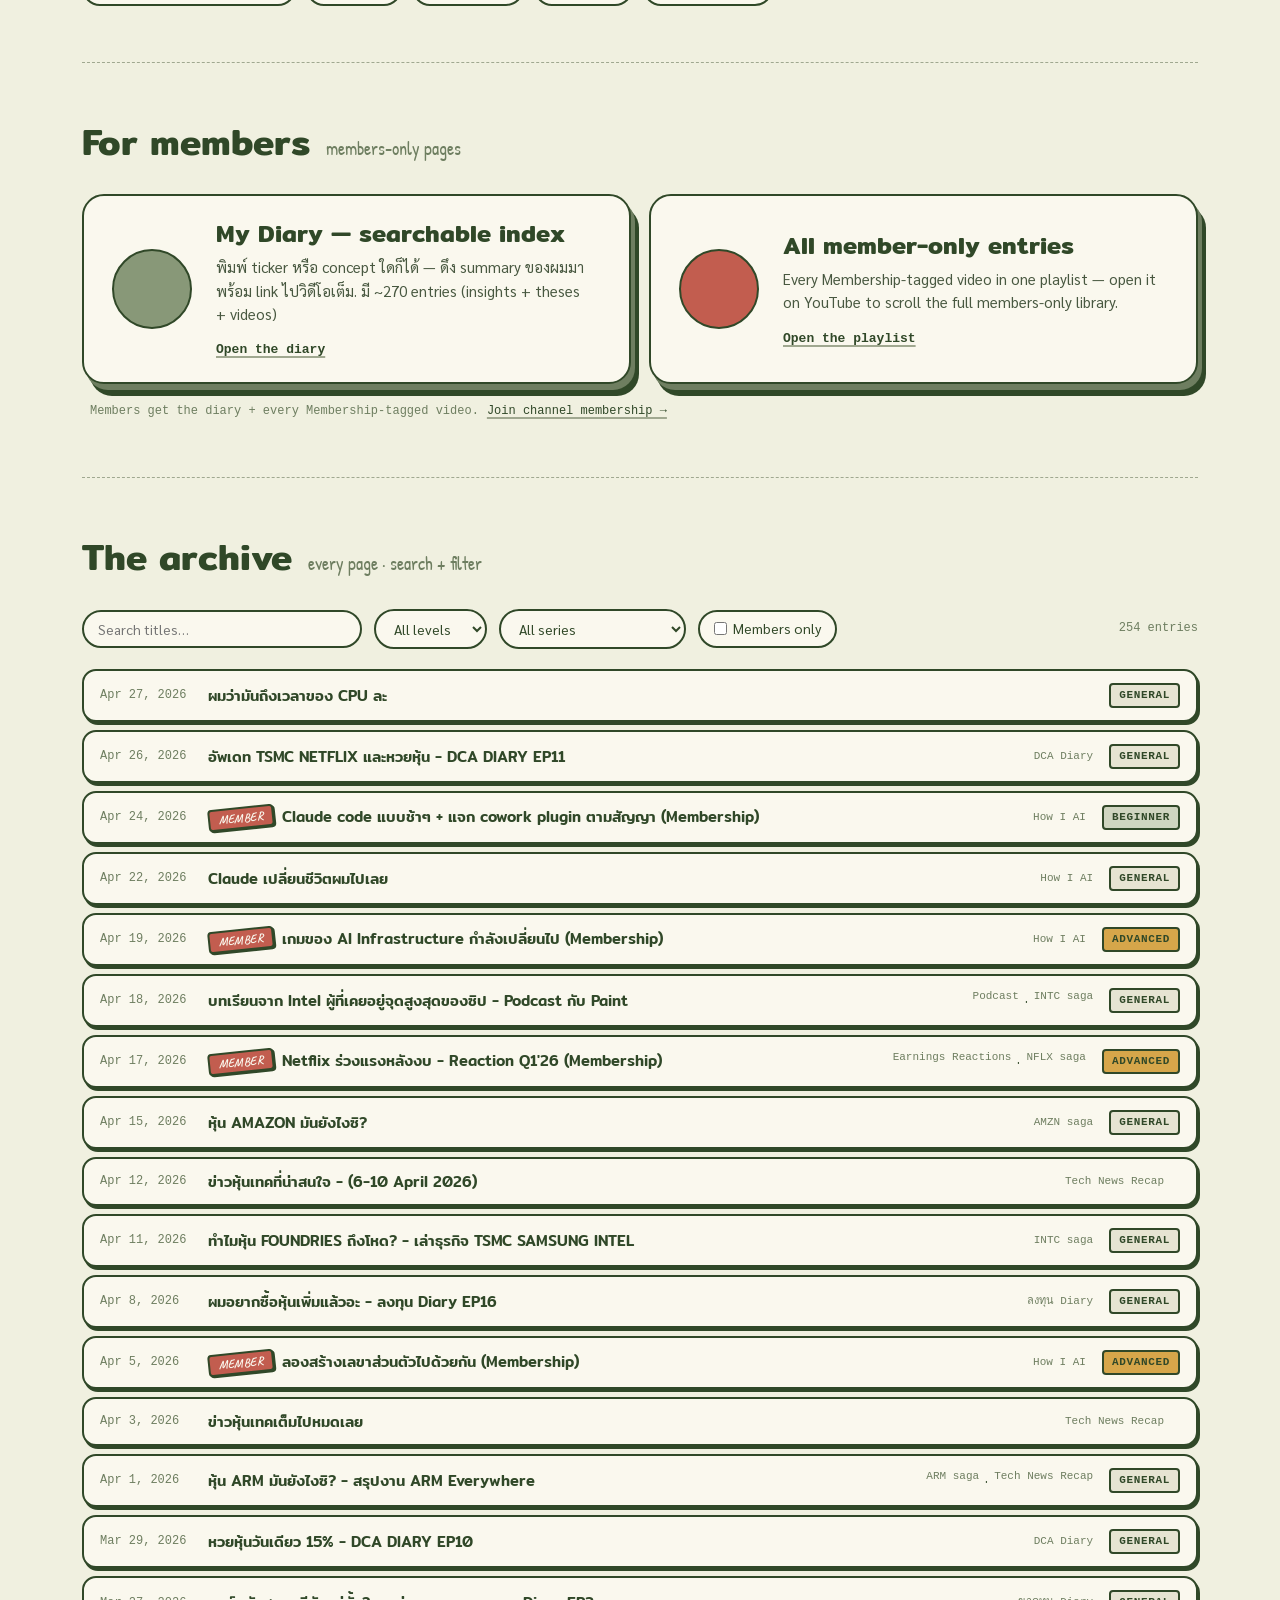
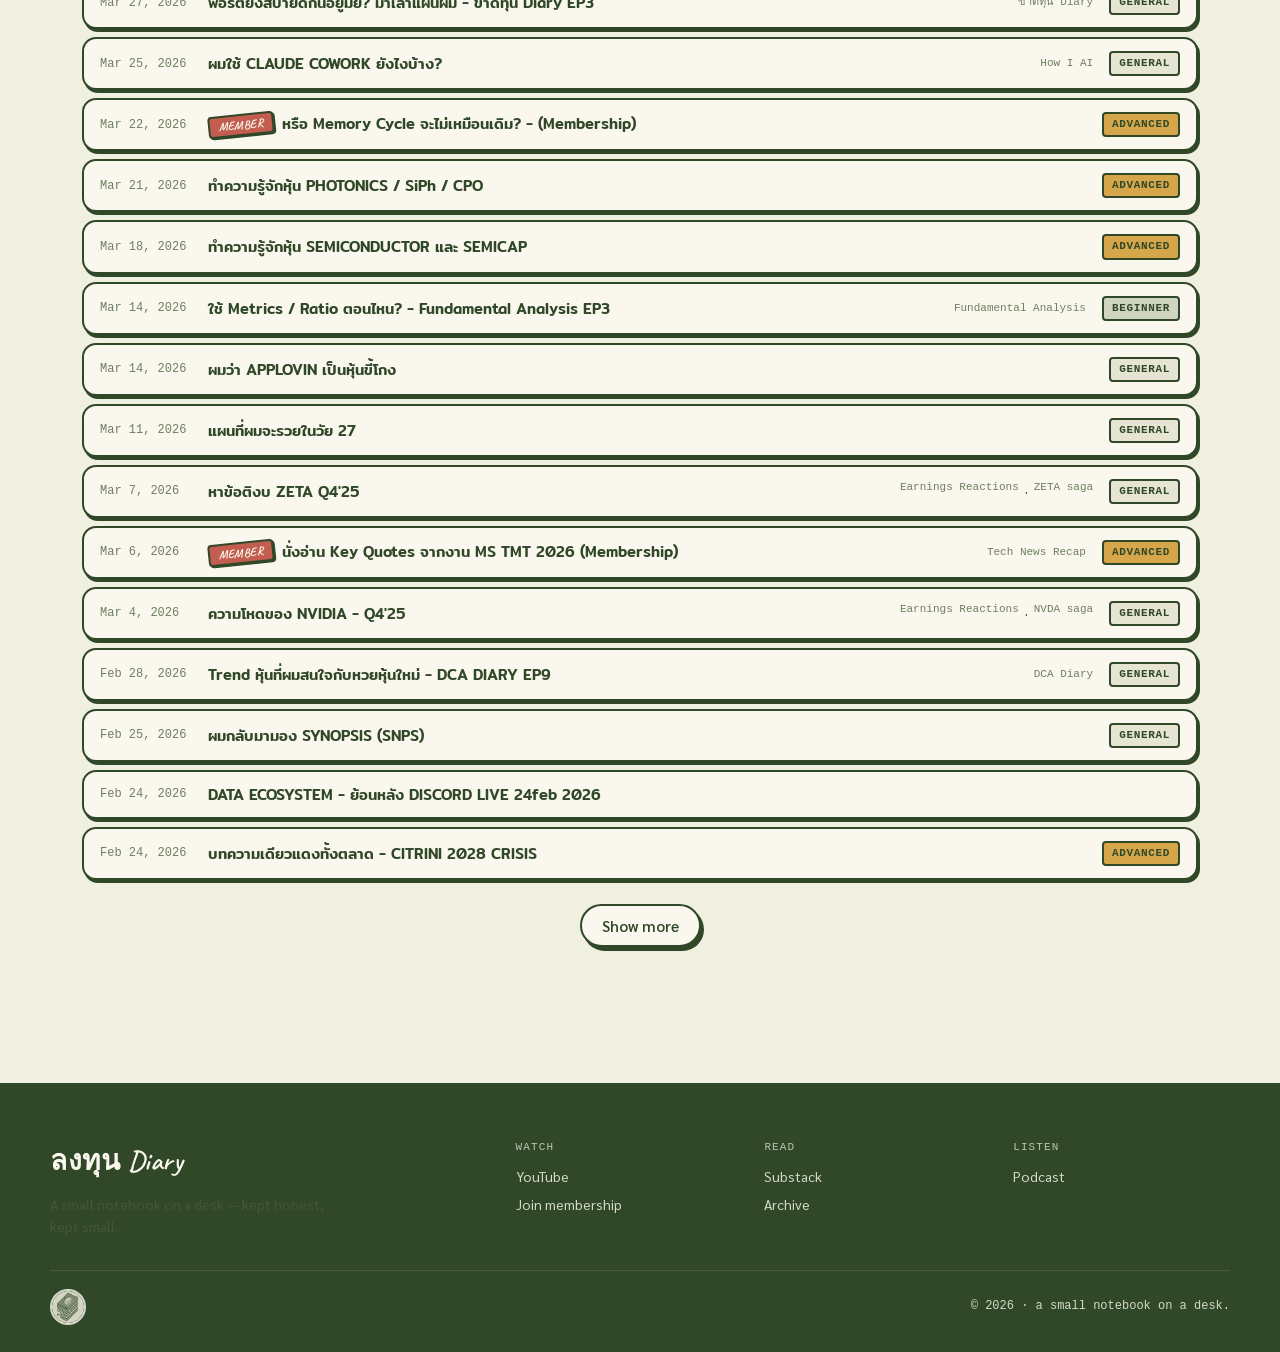
==== commit 5b59c622: "Add /diary feature — searchable members-only insights index - New /diary page with live MiniSearch o" ====
--- a/index.html
+++ b/index.html
@@ -26,6 +26,7 @@
   <div class="hub-nav__cta">
     <a class="hub-pagepill" href="/news">News</a>
     <a class="hub-pagepill" href="/substack">Substack</a>
+    <a class="hub-pagepill" href="/diary">Diary</a>
     <a class="hub-iconlink hub-iconlink--icon-only" href="https://longtundiary.substack.com/" target="_blank" rel="noopener" aria-label="Open my Substack" title="My Substack">
       <i data-lucide="newspaper"></i>
     </a>
@@ -43,7 +44,7 @@
     <div class="hub-hero__copy">
       <h1 class="hub-hero__title">My investing <em>journal</em>.</h1>
       <div class="hub-hero__cta">
-        <a class="hub-btn hub-btn--lg hub-btn--primary" href="#library" data-flip="#library">Open the diary →</a>
+        <a class="hub-btn hub-btn--lg hub-btn--primary" href="/diary">Open the diary →</a>
         <a class="hub-btn hub-btn--lg hub-btn--ghost" href="/news">Daily Digest</a>
       </div>
       <div class="hub-hero__meta">
@@ -111,14 +112,28 @@
       <h2 class="hub-section__title">For members</h2>
       <span class="hub-section__sub">members-only pages</span>
     </div>
-    <a id="member-card" class="hub-membercard" href="https://www.youtube.com/playlist?list=PL5jKtKOOoyxH-iZYs0M4cL59whXMtUrkC" target="_blank" rel="noopener">
-      <div class="hub-membercard__icon"><i data-lucide="lock"></i></div>
-      <div class="hub-membercard__body">
-        <h3>All member-only entries</h3>
-        <p>Every Membership-tagged video in one playlist — open it on YouTube to scroll the full members-only library.</p>
-        <span class="hub-membercard__cta">Open the playlist <i data-lucide="arrow-up-right"></i></span>
-      </div>
-    </a>
+    <div class="hub-membergrid">
+      <a class="hub-membercard" href="/diary">
+        <div class="hub-membercard__icon hub-membercard__icon--sage"><i data-lucide="book-open"></i></div>
+        <div class="hub-membercard__body">
+          <h3>My Diary — searchable index</h3>
+          <p>พิมพ์ ticker หรือ concept ใดก็ได้ — ดึง summary ของผมมาพร้อม link ไปวิดีโอเต็ม. มี ~270 entries (insights + theses + videos)</p>
+          <span class="hub-membercard__cta">Open the diary <i data-lucide="arrow-right"></i></span>
+        </div>
+      </a>
+      <a class="hub-membercard" href="https://www.youtube.com/playlist?list=PL5jKtKOOoyxH-iZYs0M4cL59whXMtUrkC" target="_blank" rel="noopener">
+        <div class="hub-membercard__icon"><i data-lucide="lock"></i></div>
+        <div class="hub-membercard__body">
+          <h3>All member-only entries</h3>
+          <p>Every Membership-tagged video in one playlist — open it on YouTube to scroll the full members-only library.</p>
+          <span class="hub-membercard__cta">Open the playlist <i data-lucide="arrow-up-right"></i></span>
+        </div>
+      </a>
+    </div>
+    <p class="hub-memberperk">
+      <i data-lucide="info"></i>
+      Members get the diary + every Membership-tagged video. <a href="https://www.youtube.com/channel/UCELVTxN2RQM-JnKs6uG_5xg/join" target="_blank" rel="noopener">Join channel membership →</a>
+    </p>
   </section>
 
   <!-- =================== ARCHIVE: ALL ENTRIES =================== -->
--- a/styles.css
+++ b/styles.css
@@ -401,12 +401,26 @@
   transform: translate(-2px,-2px);
   box-shadow: 6px 8px 0 var(--sage-500), 10px 14px 0 var(--forest-900);
 }
+.hub-membergrid {
+  display: grid; grid-template-columns: 1fr 1fr; gap: 18px;
+}
+@media (max-width: 720px) {
+  .hub-membergrid { grid-template-columns: 1fr; gap: 14px; }
+}
+.hub-memberperk {
+  display: flex; align-items: center; gap: 8px;
+  margin: 18px 0 0;
+  font-family: var(--font-mono); font-size: 12px; color: var(--fg-3);
+}
+.hub-memberperk svg { width: 14px; height: 14px; color: var(--sage-500); }
+.hub-memberperk a { color: var(--forest-900); }
 .hub-membercard__icon {
   width: 80px; height: 80px;
   display: grid; place-items: center;
   border: 2px solid var(--forest-900); border-radius: 999px;
   background: var(--accent-tomato); color: var(--cream-50);
 }
+.hub-membercard__icon--sage { background: var(--sage-400); }
 .hub-membercard__icon svg { width: 32px; height: 32px; }
 .hub-membercard__body h3 { font-family: var(--font-display); font-weight: 600; font-size: 24px; margin: 0 0 6px; }
 .hub-membercard__body p { margin: 0 0 10px; color: var(--fg-2); font-size: 15px; }
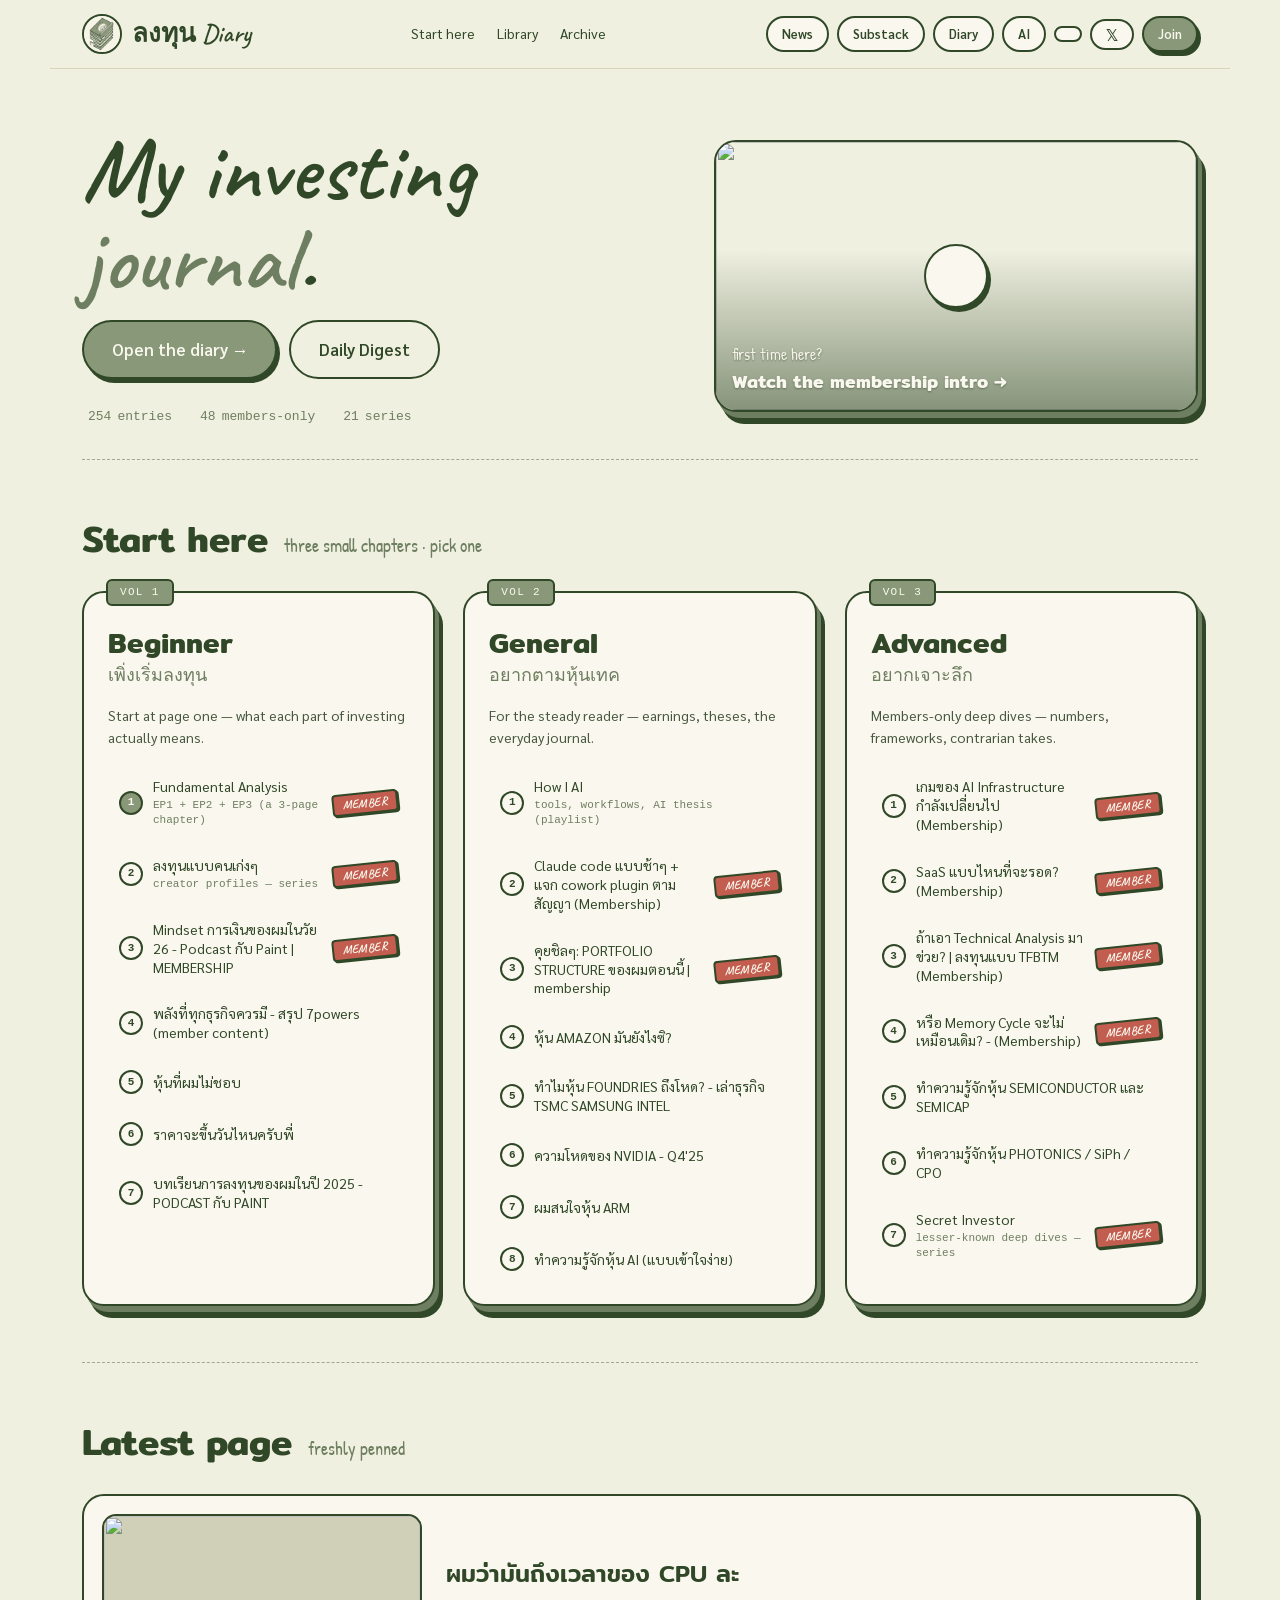
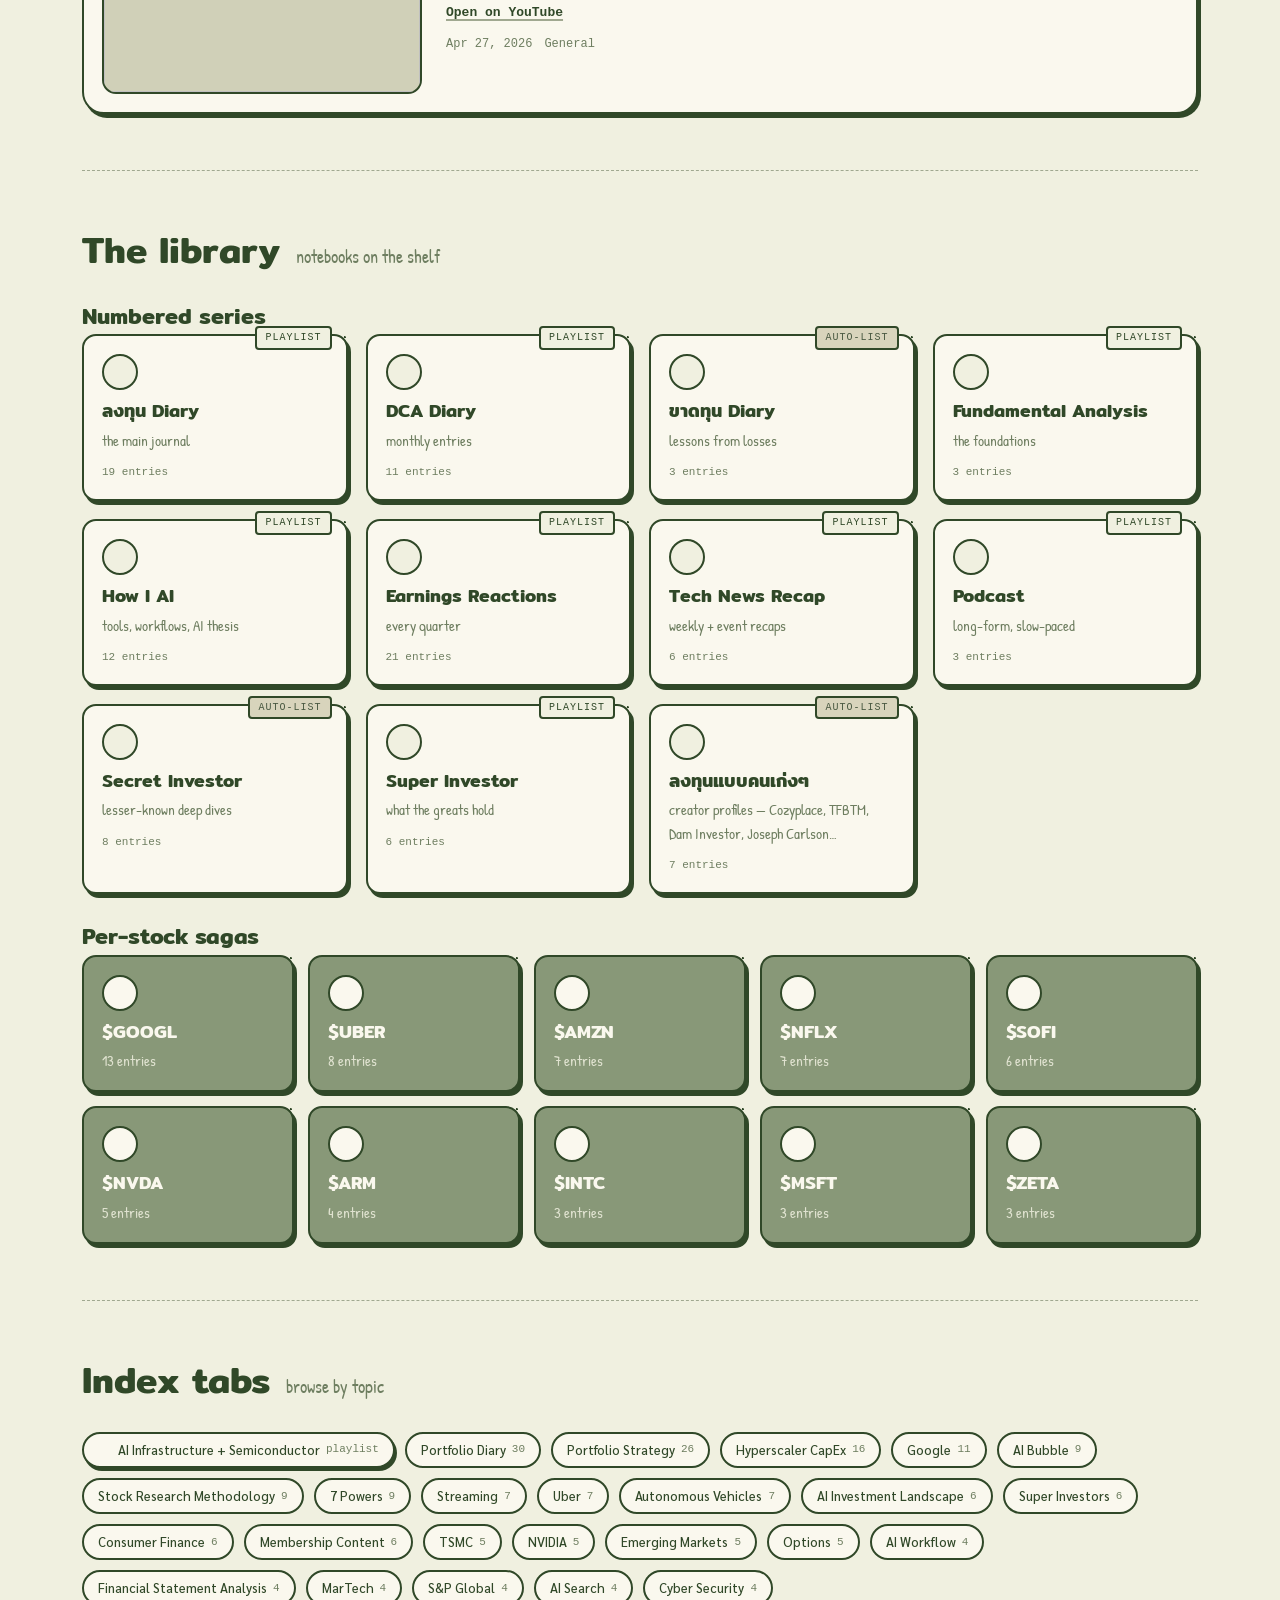
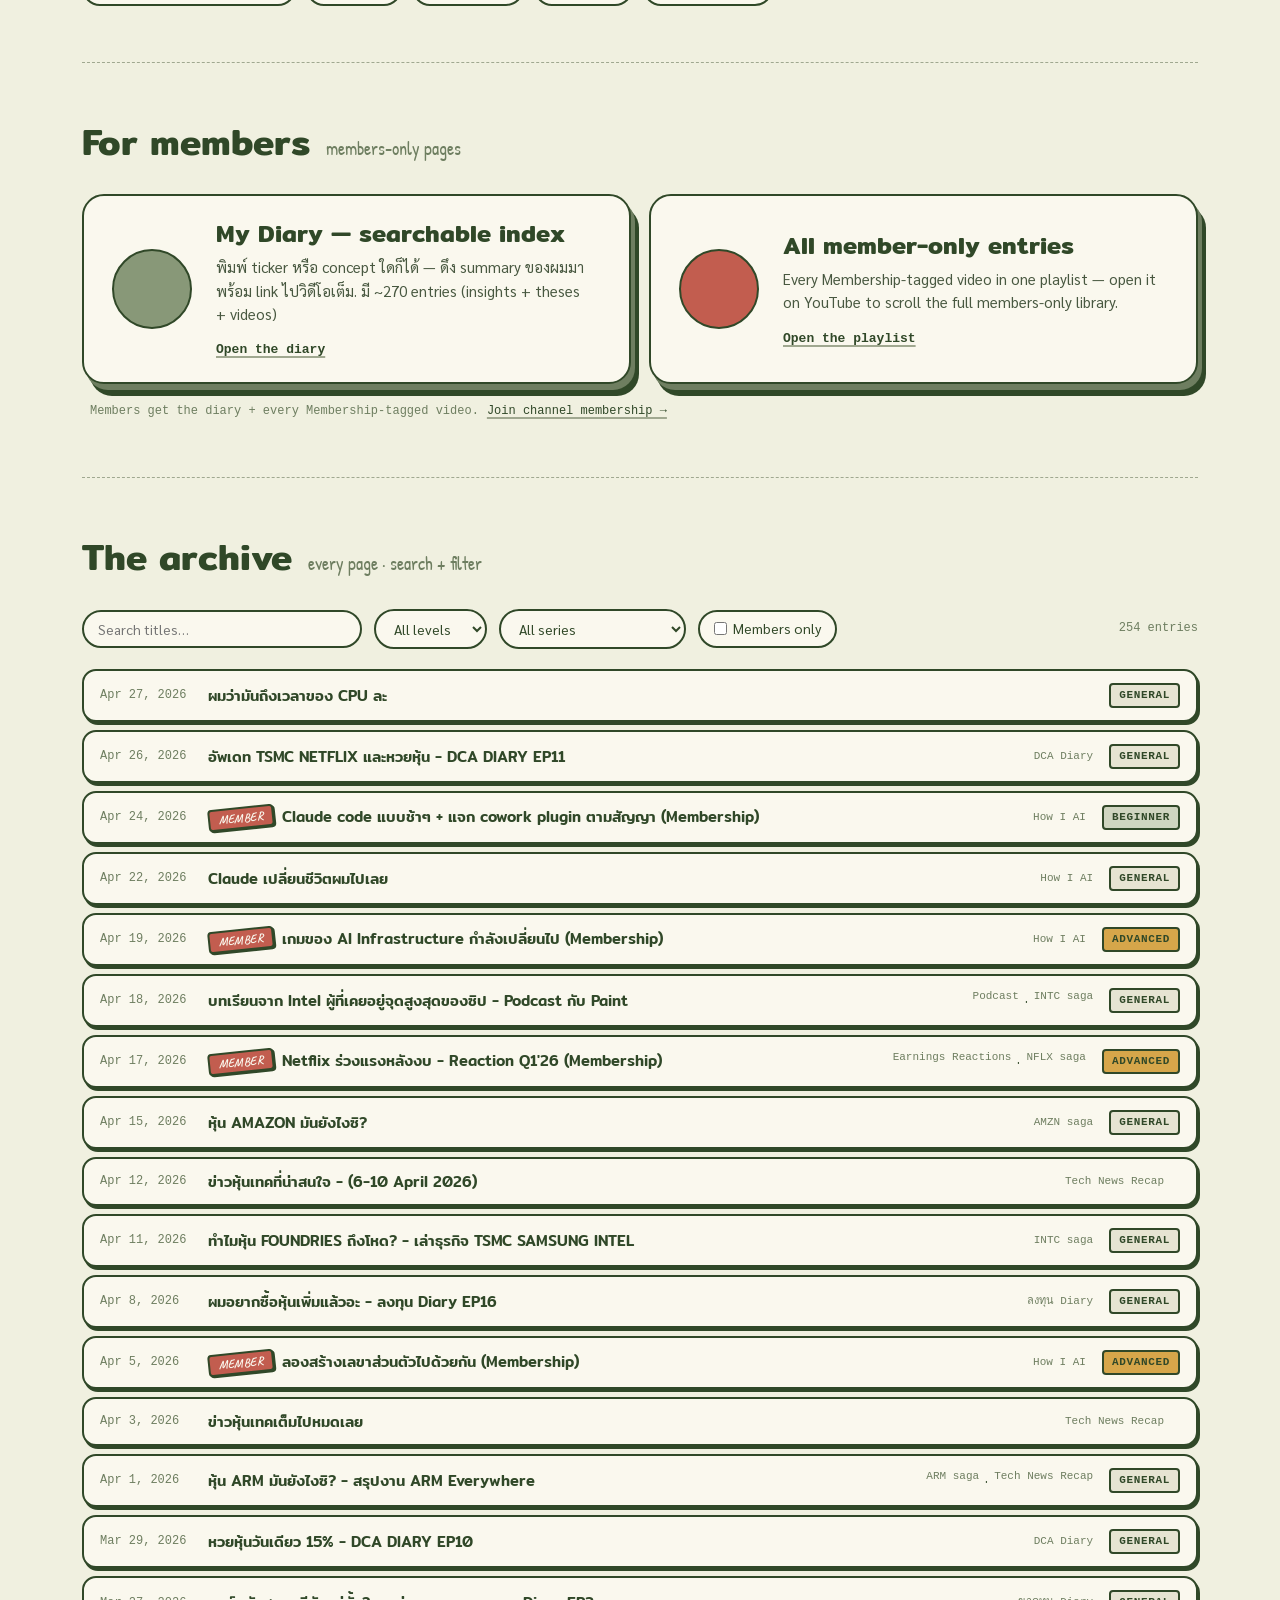
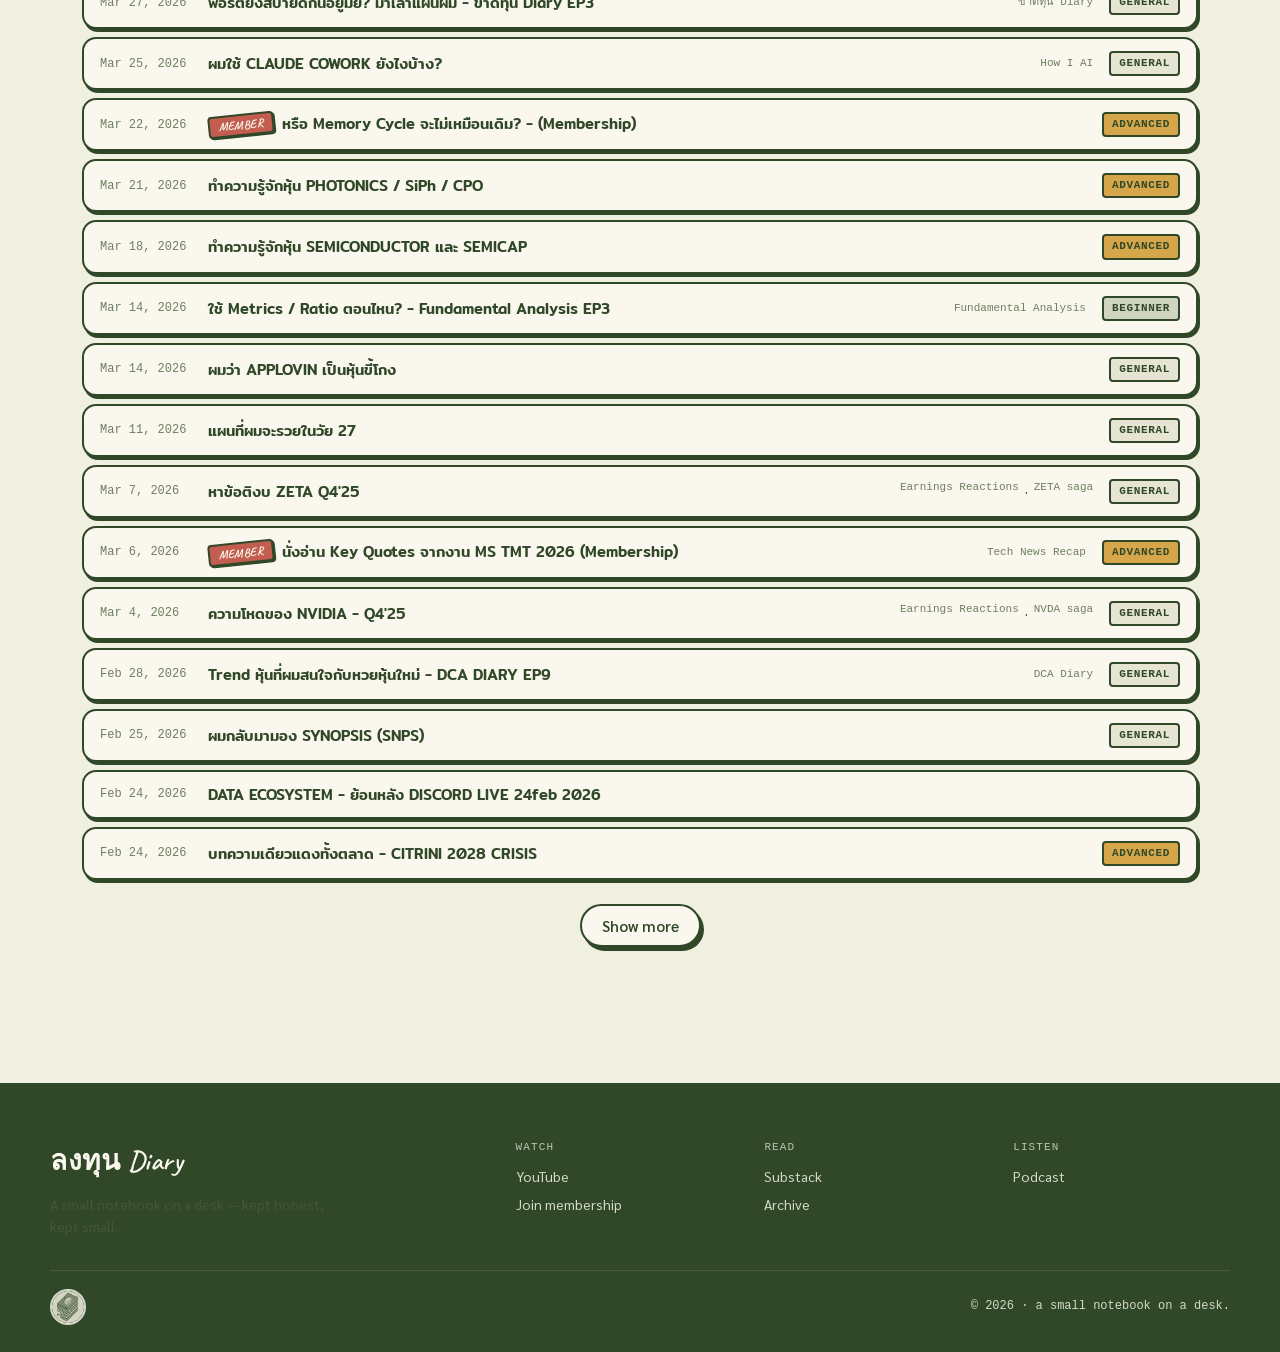
==== commit 998d4d72: "Add /ai page — long-form AI tutorial roadmap with coming-soon cards New page at /ai mirrors the inde" ====
--- a/index.html
+++ b/index.html
@@ -27,6 +27,7 @@
     <a class="hub-pagepill" href="/news">News</a>
     <a class="hub-pagepill" href="/substack">Substack</a>
     <a class="hub-pagepill" href="/diary">Diary</a>
+    <a class="hub-pagepill" href="/ai">AI</a>
     <a class="hub-iconlink hub-iconlink--icon-only" href="https://longtundiary.substack.com/" target="_blank" rel="noopener" aria-label="Open my Substack" title="My Substack">
       <i data-lucide="newspaper"></i>
     </a>
--- a/styles.css
+++ b/styles.css
@@ -263,6 +263,59 @@
 .hub-path__item-icon { color: var(--sage-500); }
 .hub-path__item-icon svg { width: 16px; height: 16px; }
 
+/* coming-soon state — non-clickable, muted, with a small "เร็วๆ นี้" badge */
+.hub-path__item.is-coming-soon {
+  cursor: default;
+  opacity: 0.78;
+  background: repeating-linear-gradient(
+    -45deg,
+    transparent 0 6px,
+    rgba(0,0,0,0.025) 6px 12px
+  );
+}
+.hub-path__item.is-coming-soon:hover {
+  background: repeating-linear-gradient(
+    -45deg,
+    transparent 0 6px,
+    rgba(0,0,0,0.025) 6px 12px
+  );
+  border-color: transparent;
+}
+.hub-path__item.is-coming-soon .hub-path__num {
+  background: var(--cream-200);
+  color: var(--fg-2);
+  border-color: var(--fg-2);
+}
+.hub-path__badge {
+  flex: none;
+  display: inline-flex; align-items: center;
+  background: var(--cream-200);
+  color: var(--forest-900);
+  border: 1.5px solid var(--forest-900);
+  border-radius: 999px;
+  padding: 3px 9px;
+  font-family: var(--font-mono);
+  font-size: 10px;
+  letter-spacing: 0.06em;
+  text-transform: uppercase;
+  white-space: nowrap;
+}
+
+/* section sub-heading inside a hub-path column (used by middle AI tab) */
+.hub-path__section {
+  list-style: none;
+  margin: 12px 0 2px;
+  padding: 0 4px 4px;
+  border-bottom: 1.5px dashed var(--sage-500);
+}
+.hub-path__section:first-child { margin-top: 4px; }
+.hub-path__section span {
+  font-family: var(--font-hand);
+  font-size: 16px;
+  color: var(--sage-500);
+  letter-spacing: 0.02em;
+}
+
 /* member stamp on path items */
 .hub-stamp {
   display: inline-flex; align-items: center;
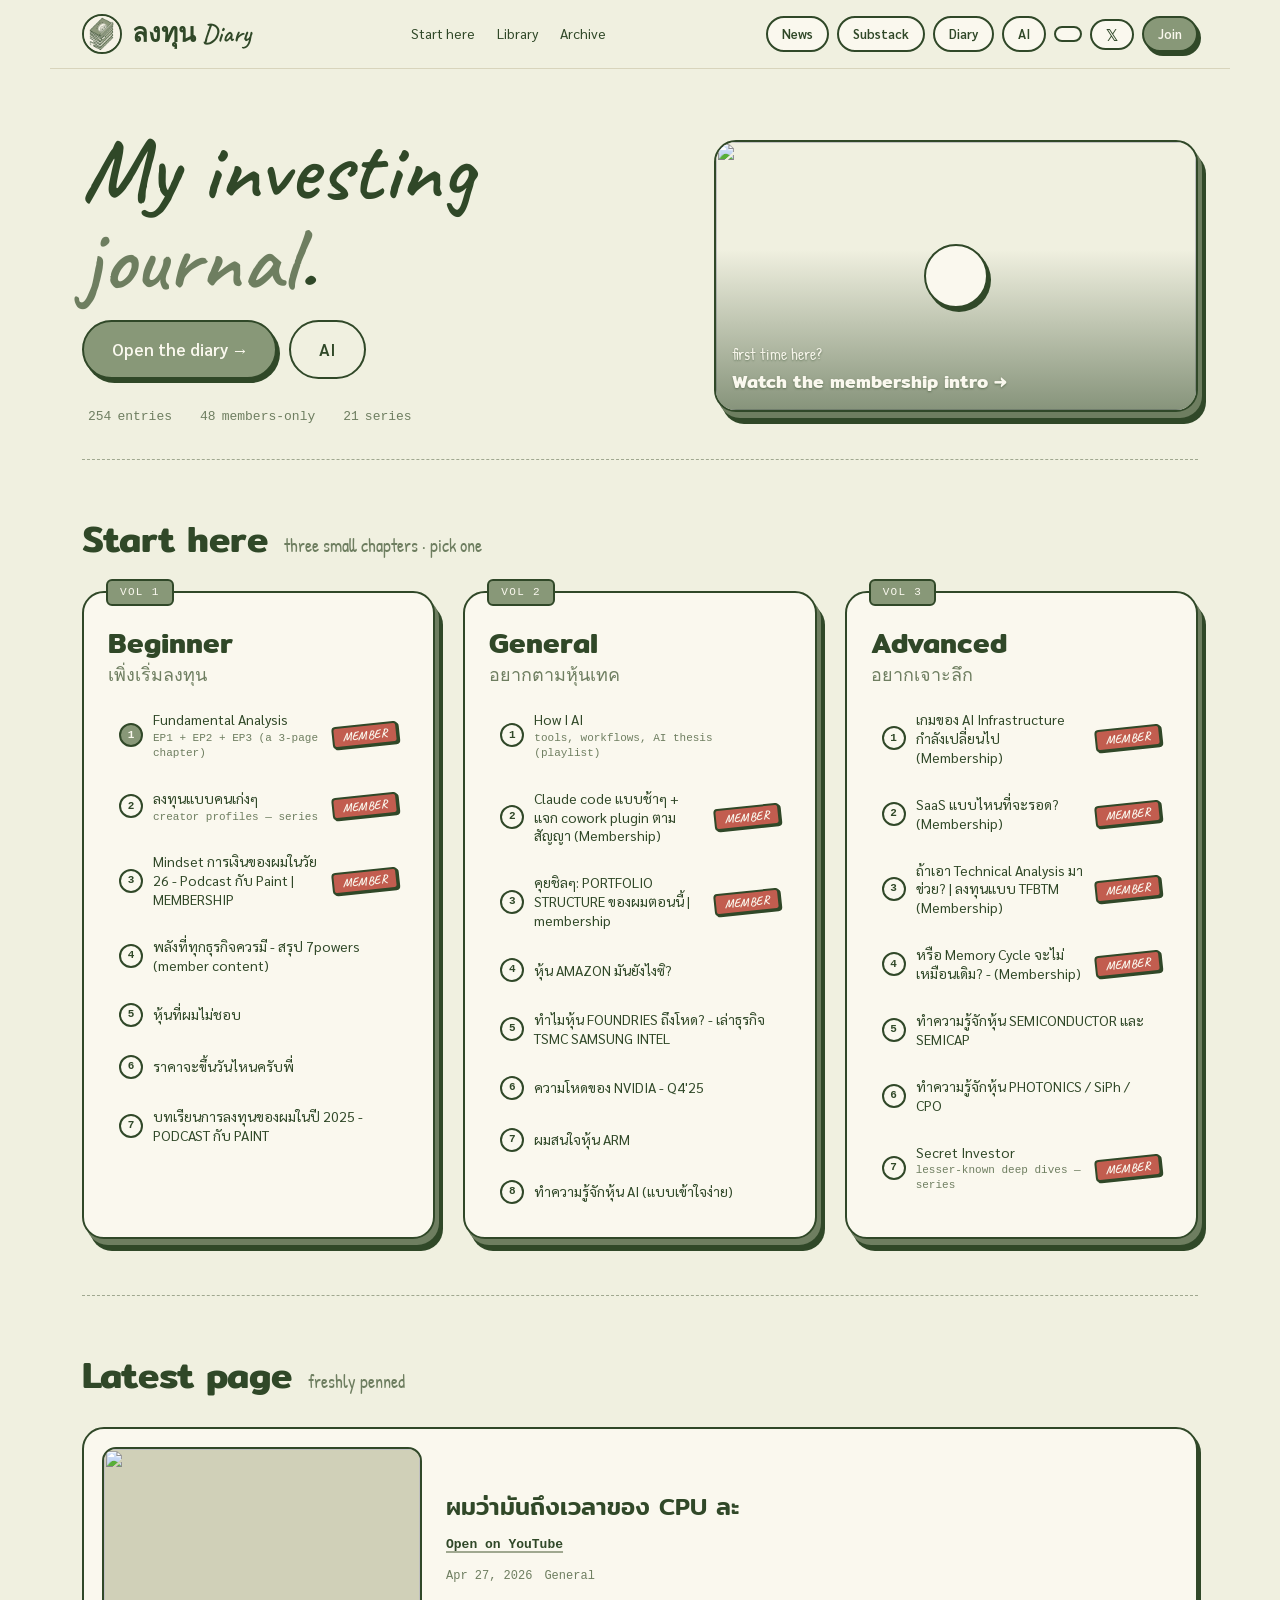
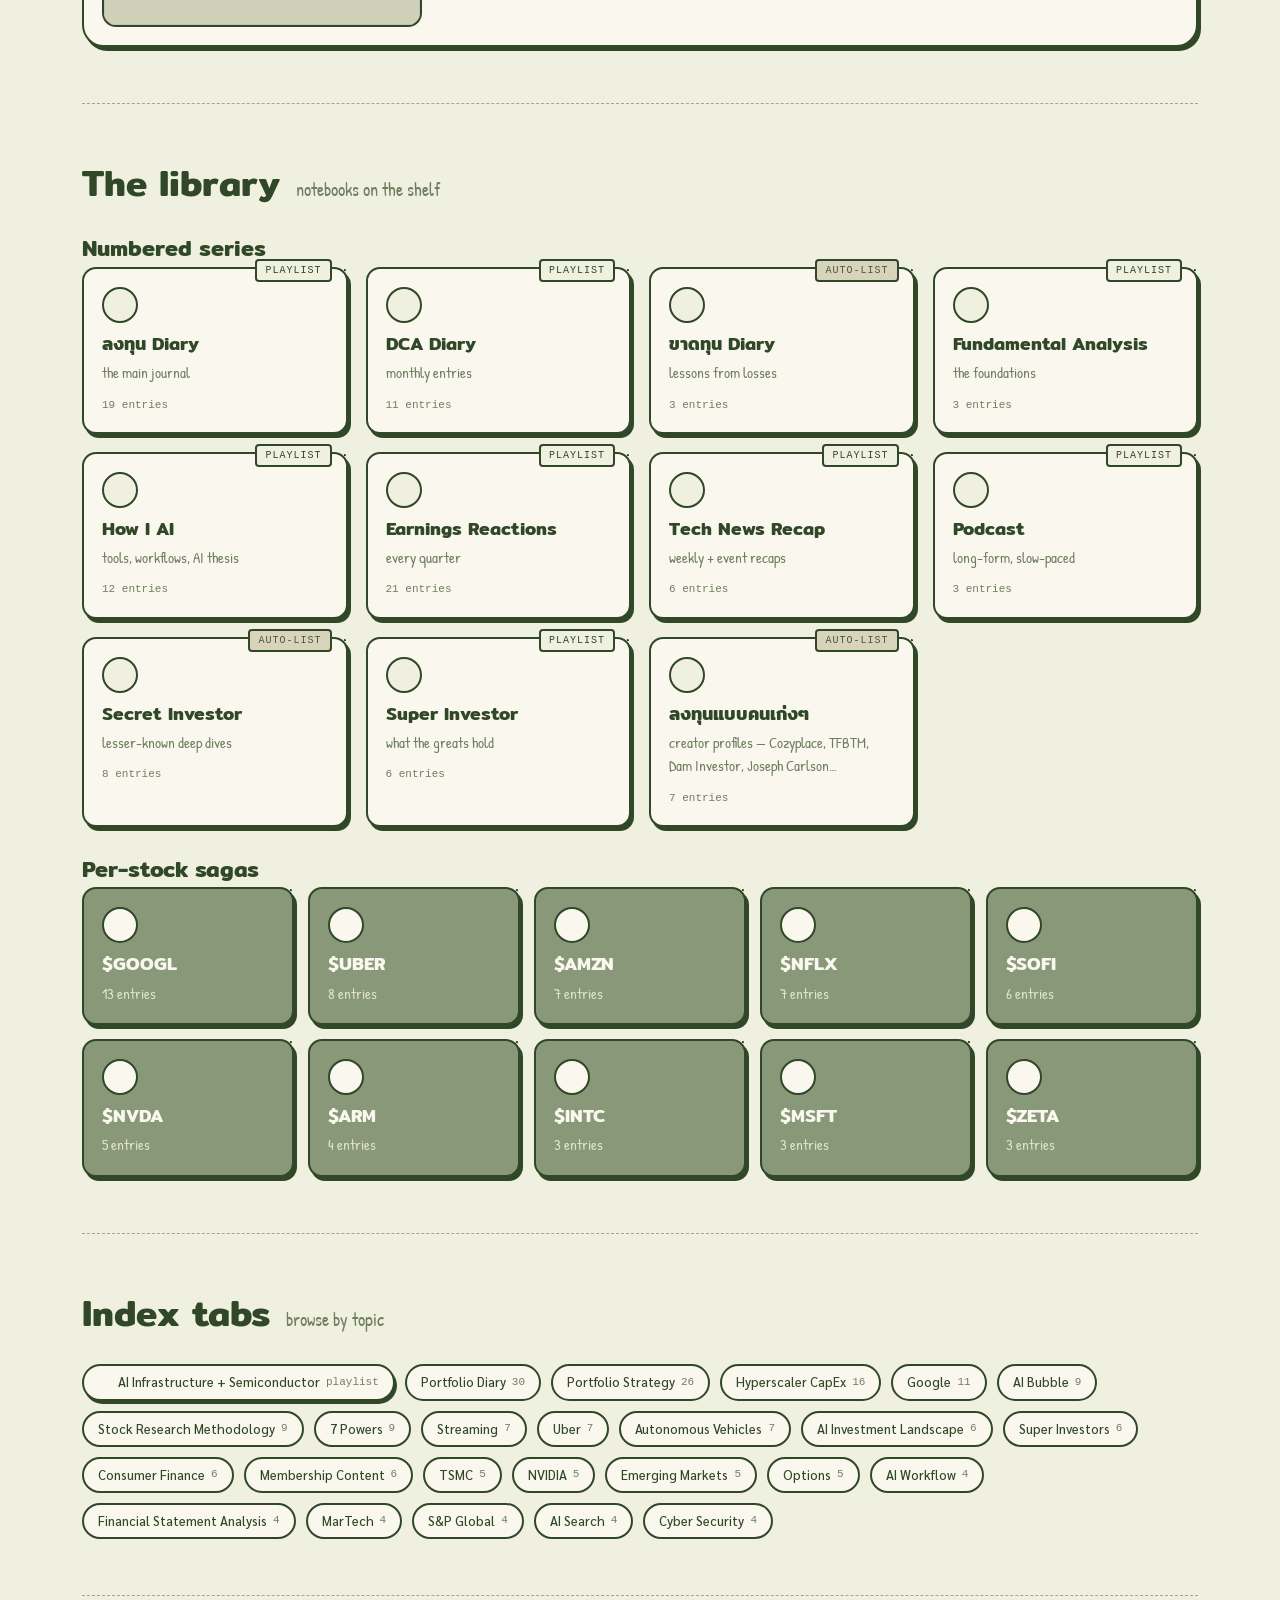
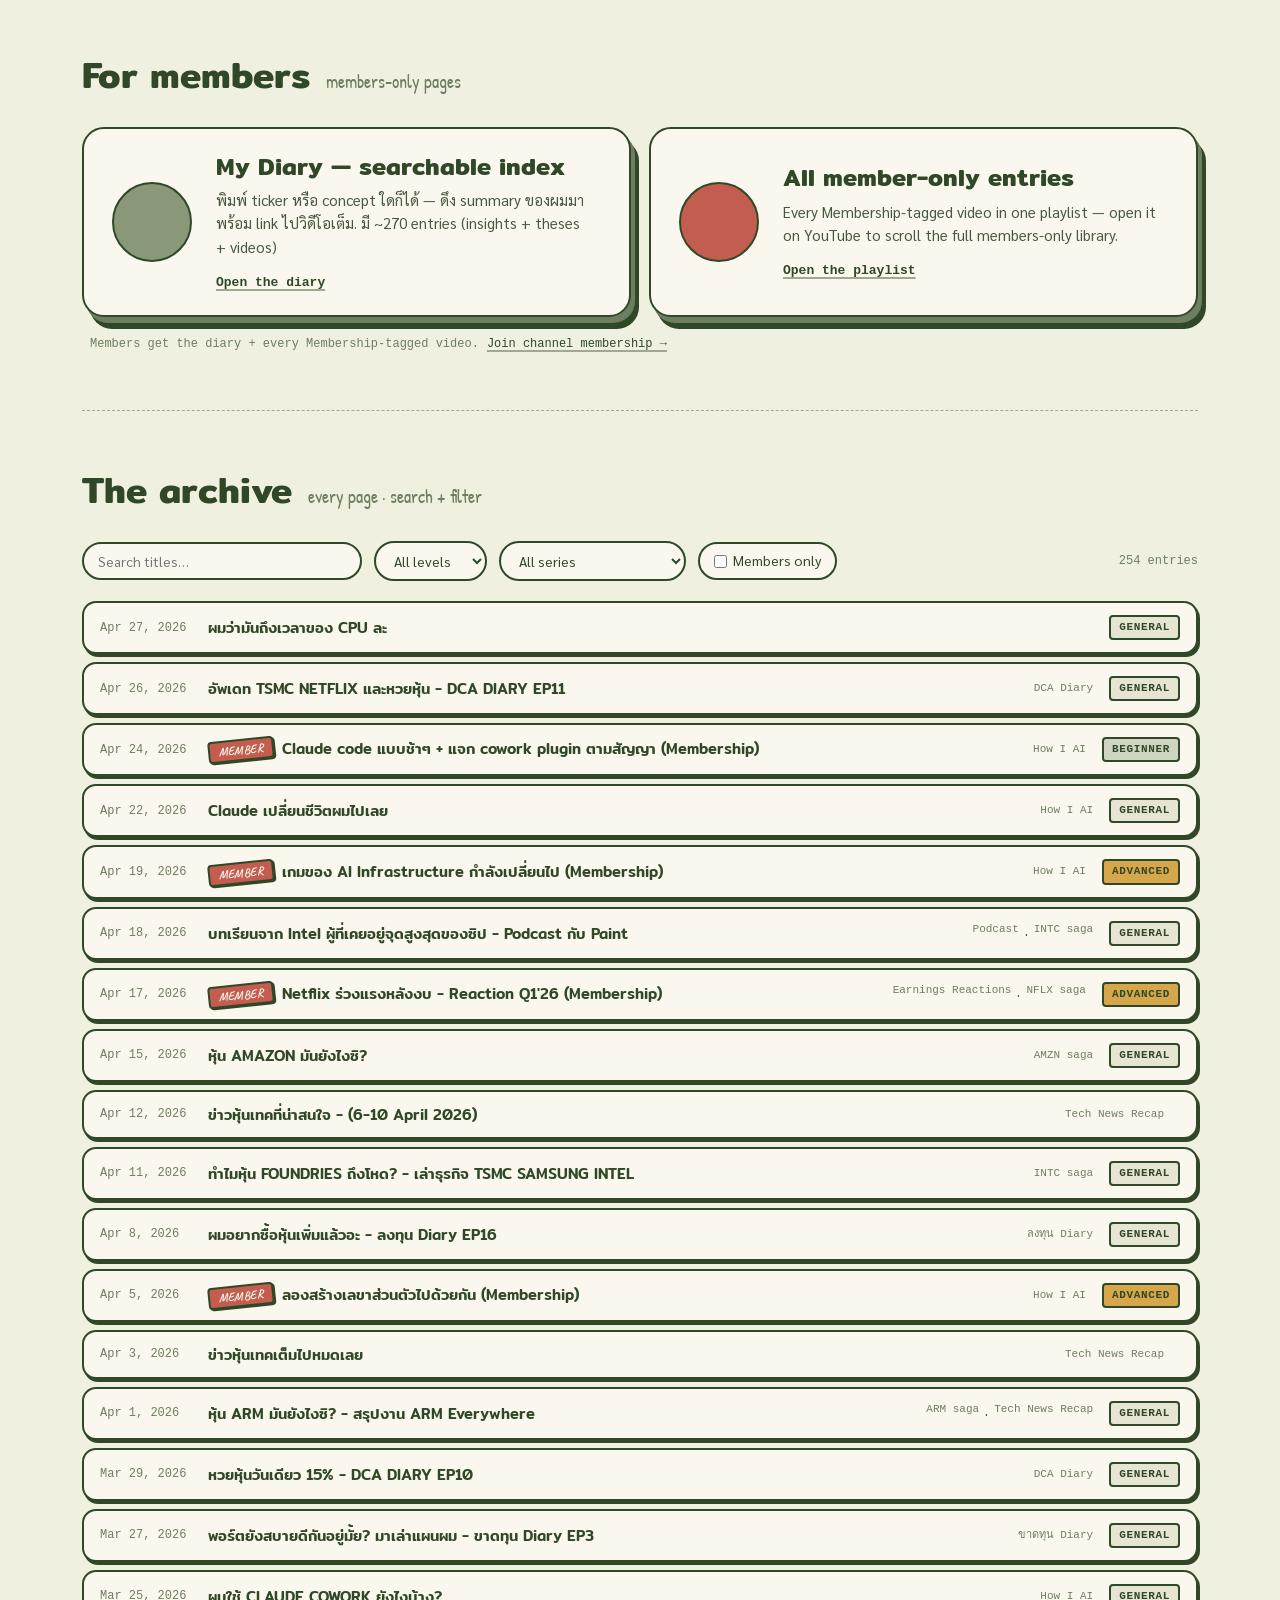
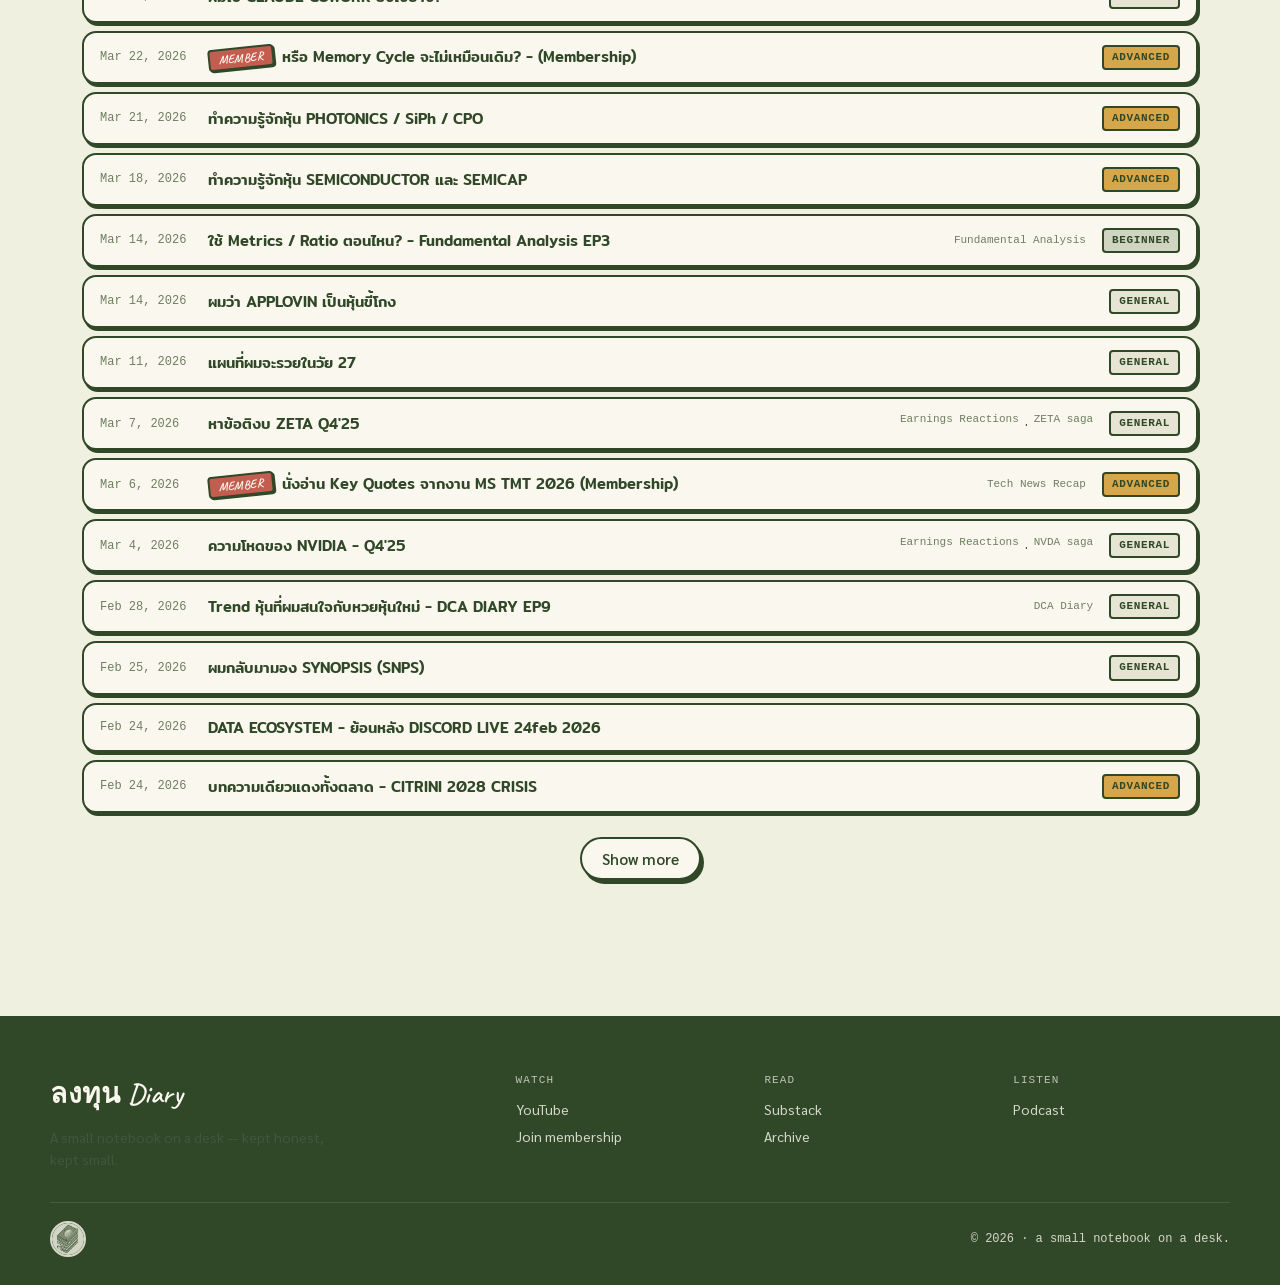
==== commit c2a9636f: "Home CTA → AI · /ai about-section in Ada's voice · Other Specific TBD - index.html hero CTA: "Daily " ====
--- a/index.html
+++ b/index.html
@@ -46,7 +46,7 @@
       <h1 class="hub-hero__title">My investing <em>journal</em>.</h1>
       <div class="hub-hero__cta">
         <a class="hub-btn hub-btn--lg hub-btn--primary" href="/diary">Open the diary →</a>
-        <a class="hub-btn hub-btn--lg hub-btn--ghost" href="/news">Daily Digest</a>
+        <a class="hub-btn hub-btn--lg hub-btn--ghost" href="/ai">AI</a>
       </div>
       <div class="hub-hero__meta">
         <span><i data-lucide="book-open"></i> <span id="meta-entries">—</span> entries</span>
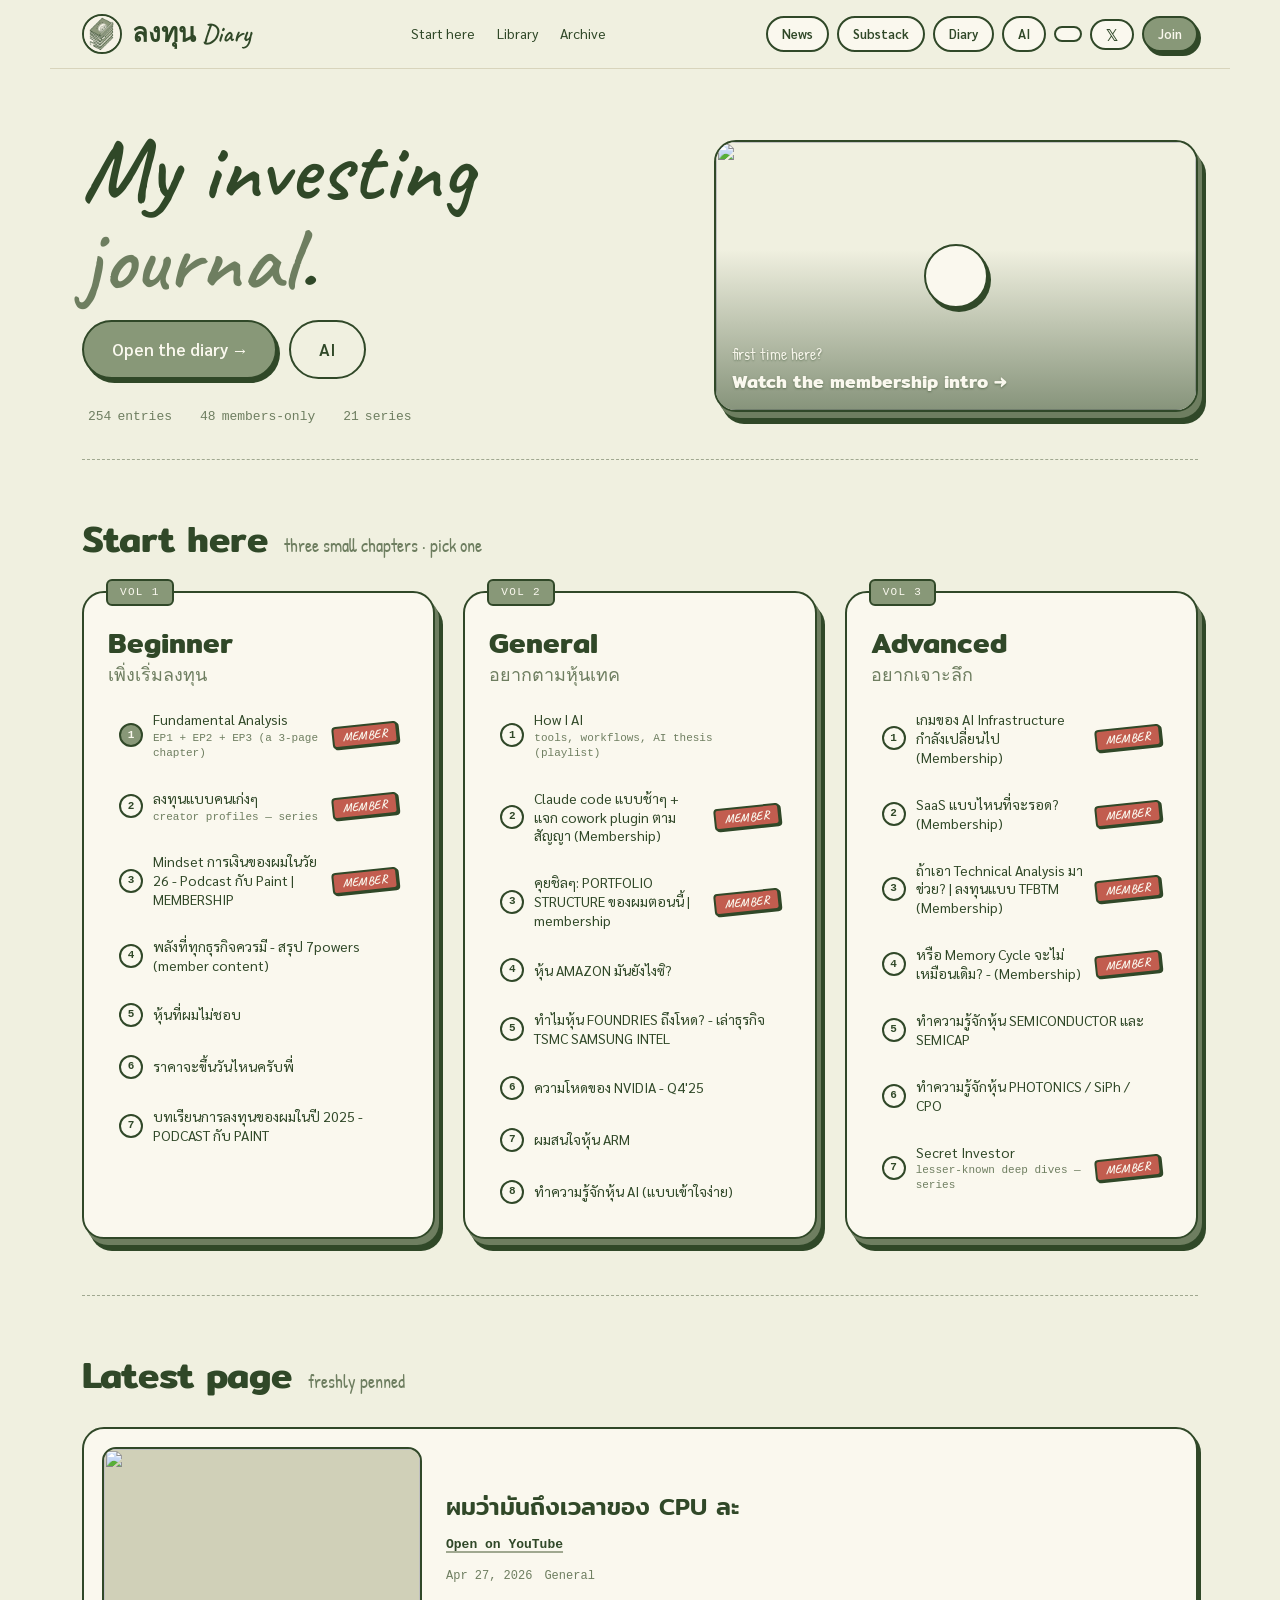
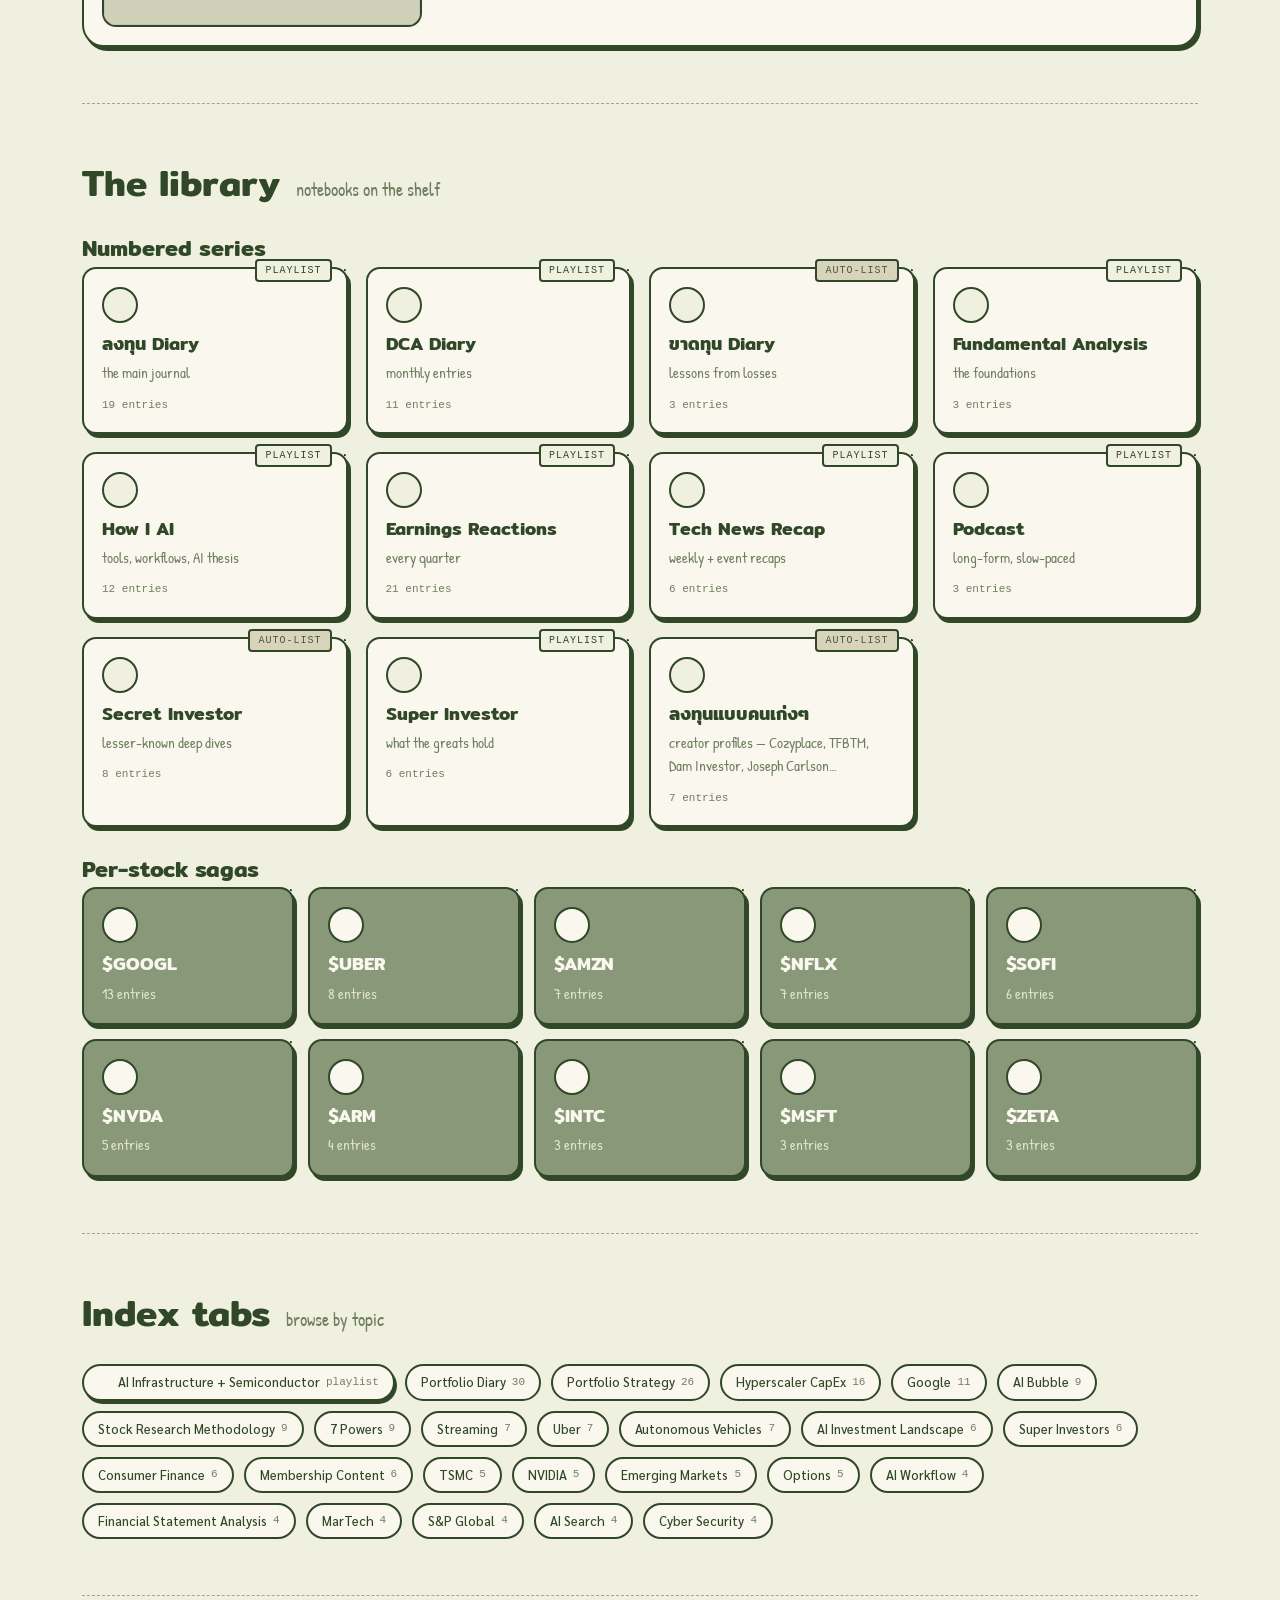
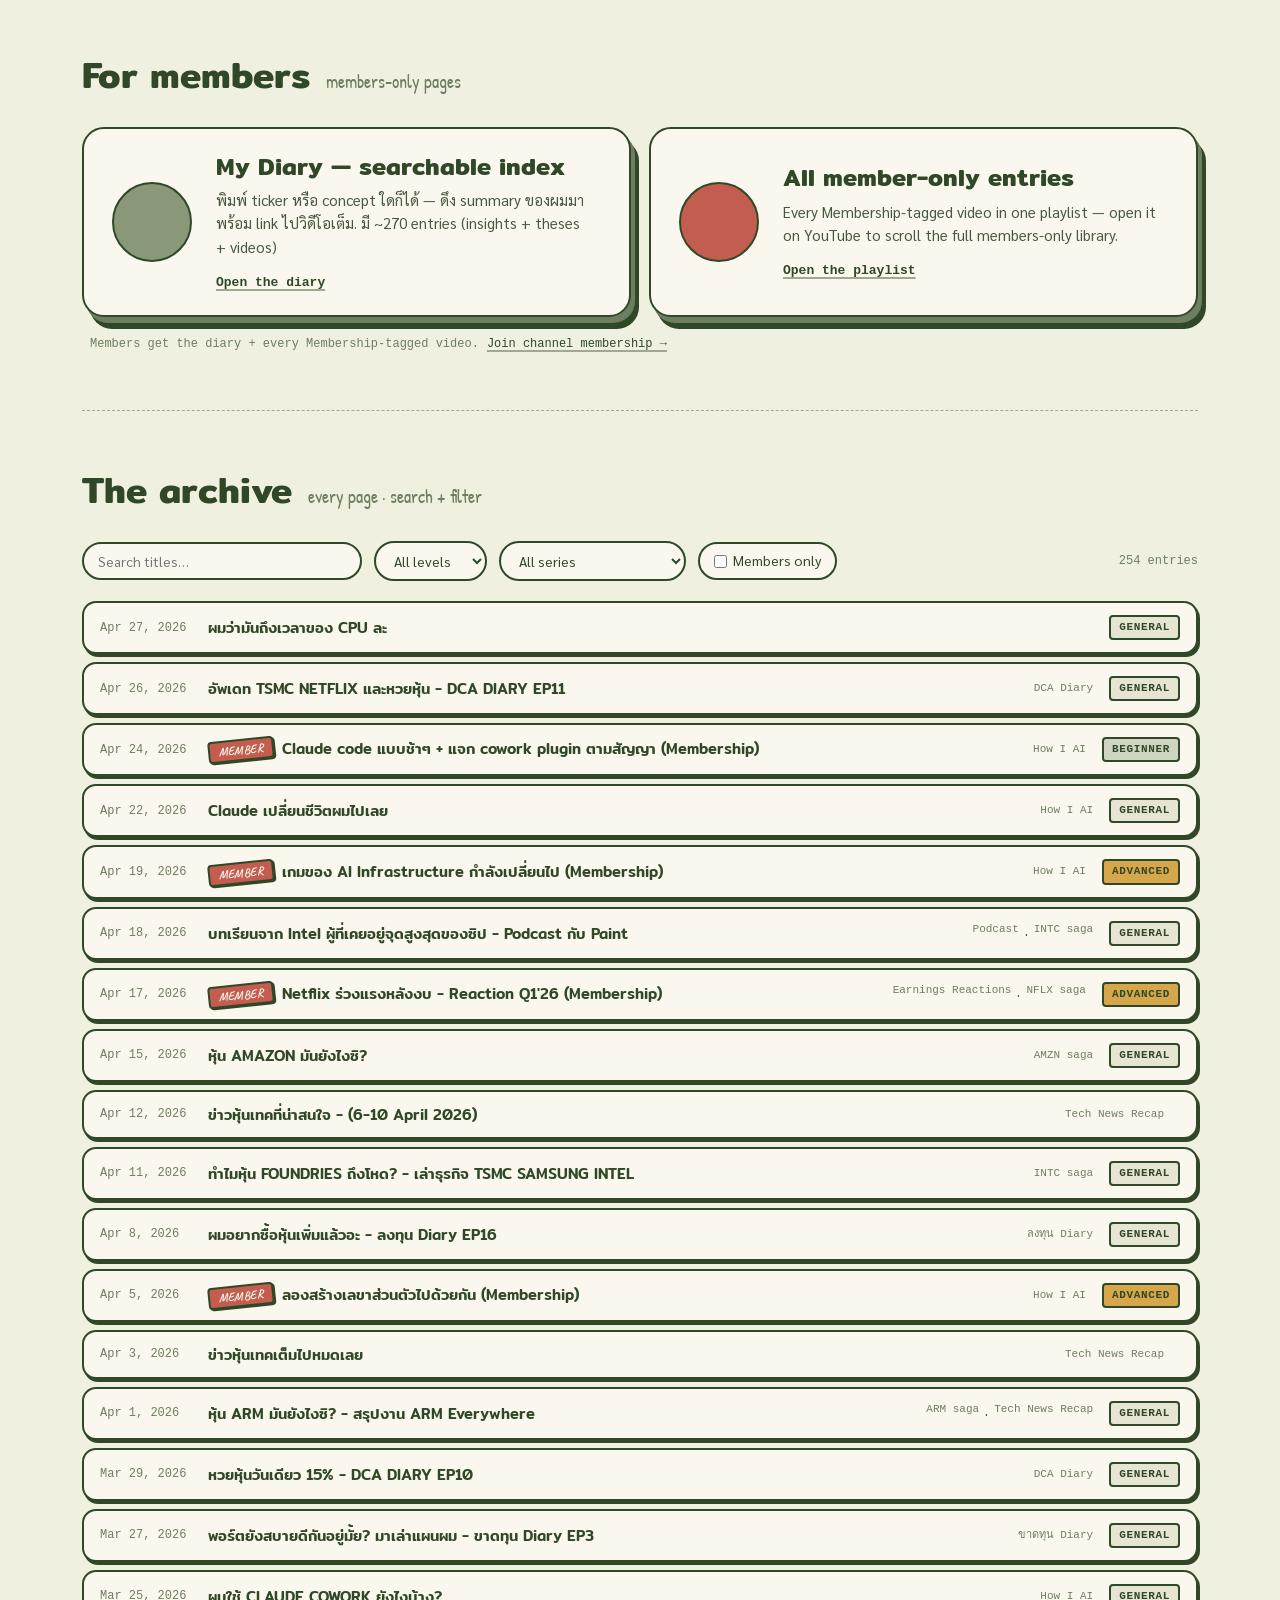
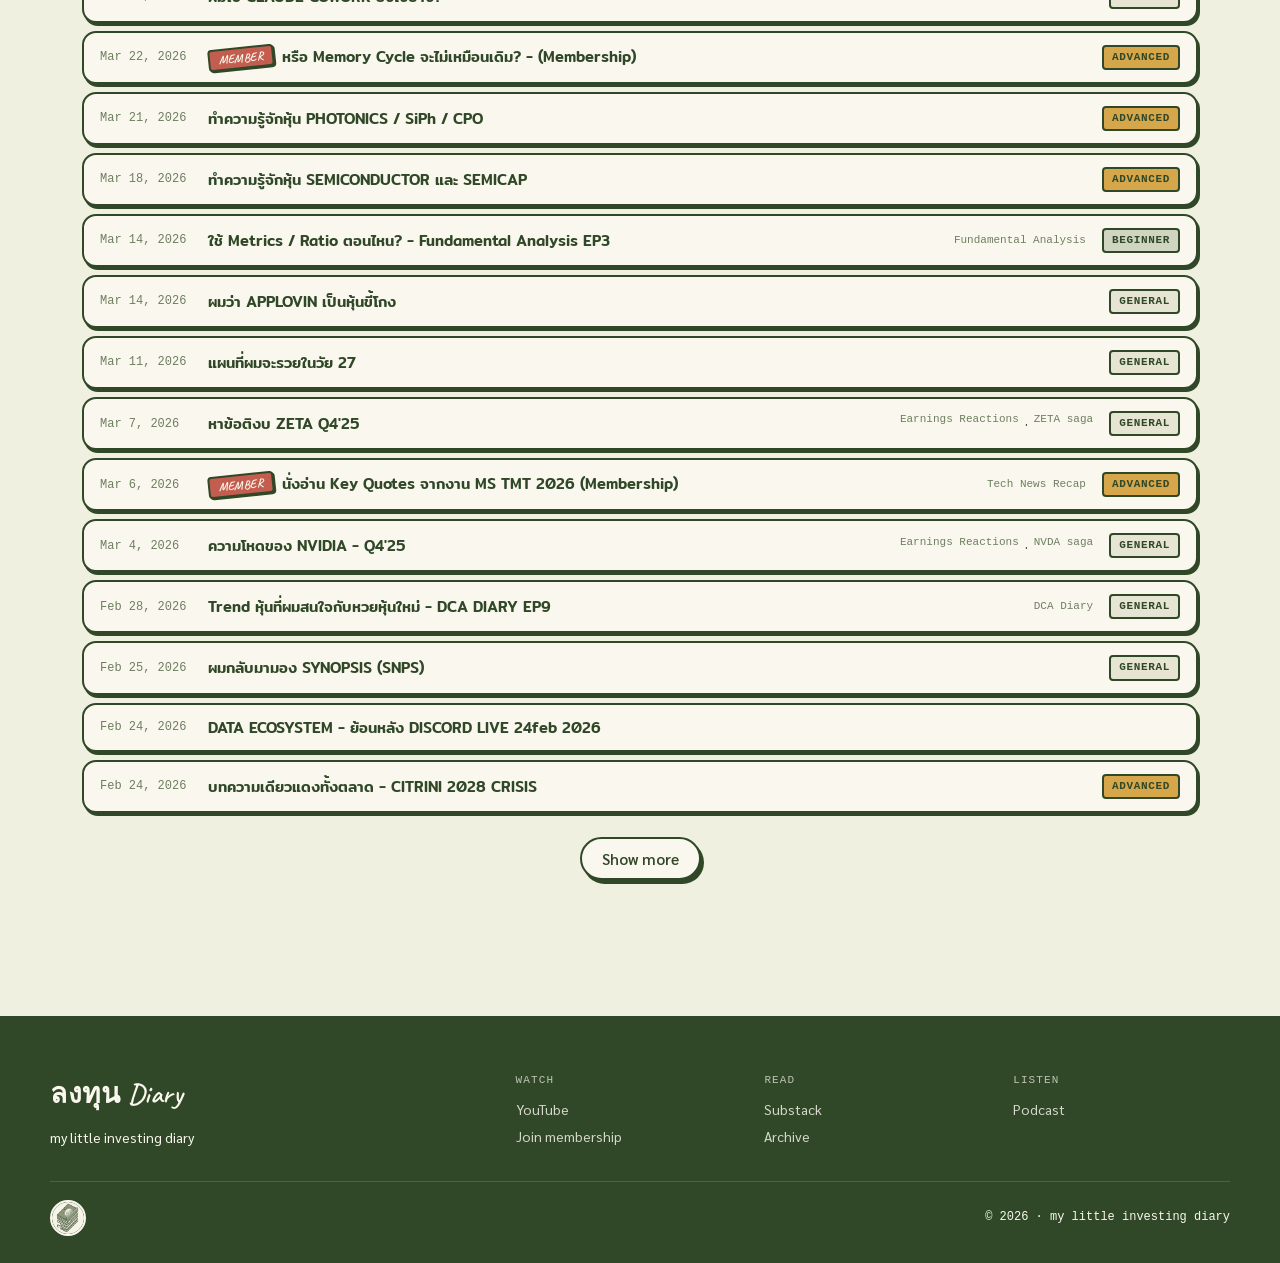
==== commit 04fab998: "Hub feedback fixes — logo, mobile menu, footer, YT link - Logo on index now uses href="/" (matches s" ====
--- a/index.html
+++ b/index.html
@@ -8,33 +8,38 @@
   <link rel="icon" href="assets/logo-circle.png">
   <link rel="stylesheet" href="colors_and_type.css">
   <link rel="stylesheet" href="styles.css">
-  <script src="https://unpkg.com/lucide@latest"></script>
+  <script src="https://unpkg.com/lucide@1.14.0/dist/umd/lucide.min.js" integrity="sha384-jB6ZXxyEV94yzTxgLMvrwwNbn/pTTqwrMDI+v8FV5o5FnId/yn3DJwSdrDujU9A7" crossorigin="anonymous"></script>
 </head>
 <body>
 
 <!-- =================== NAV =================== -->
 <header class="hub-nav">
-  <a class="hub-brand" href="#top">
+  <a class="hub-brand" href="/">
     <img src="assets/logo-circle.png" width="40" height="40" alt="">
     <span class="hub-brand__name">ลงทุน Diary</span>
   </a>
-  <nav class="hub-nav__links">
-    <a href="#start-here">Start here</a>
-    <a href="#library">Library</a>
-    <a href="#archive">Archive</a>
-  </nav>
-  <div class="hub-nav__cta">
-    <a class="hub-pagepill" href="/news">News</a>
-    <a class="hub-pagepill" href="/substack">Substack</a>
-    <a class="hub-pagepill" href="/diary">Diary</a>
-    <a class="hub-pagepill" href="/ai">AI</a>
-    <a class="hub-iconlink hub-iconlink--icon-only" href="https://longtundiary.substack.com/" target="_blank" rel="noopener" aria-label="Open my Substack" title="My Substack">
-      <i data-lucide="newspaper"></i>
-    </a>
-    <a class="hub-iconlink hub-iconlink--icon-only" href="https://x.com/longtundiary" target="_blank" rel="noopener" aria-label="X (Twitter)" title="X">
-      <span class="hub-iconlink__x" aria-hidden="true">𝕏</span>
-    </a>
-    <a class="hub-btn hub-btn--sm hub-btn--primary" href="https://www.youtube.com/channel/UCELVTxN2RQM-JnKs6uG_5xg/join" target="_blank" rel="noopener">Join</a>
+  <button class="hub-nav__burger" type="button" aria-expanded="false" aria-controls="hub-nav-menu" aria-label="Menu">
+    <span></span><span></span><span></span>
+  </button>
+  <div class="hub-nav__menu" id="hub-nav-menu">
+    <nav class="hub-nav__links">
+      <a href="#start-here">Start here</a>
+      <a href="#library">Library</a>
+      <a href="#archive">Archive</a>
+    </nav>
+    <div class="hub-nav__cta">
+      <a class="hub-pagepill" href="/news">News</a>
+      <a class="hub-pagepill" href="/substack">Substack</a>
+      <a class="hub-pagepill" href="/diary">Diary</a>
+      <a class="hub-pagepill" href="/ai">AI</a>
+      <a class="hub-iconlink hub-iconlink--icon-only" href="https://longtundiary.substack.com/" target="_blank" rel="noopener" aria-label="Open my Substack" title="My Substack">
+        <i data-lucide="newspaper"></i>
+      </a>
+      <a class="hub-iconlink hub-iconlink--icon-only" href="https://x.com/longtundiary" target="_blank" rel="noopener" aria-label="X (Twitter)" title="X">
+        <span class="hub-iconlink__x" aria-hidden="true">𝕏</span>
+      </a>
+      <a class="hub-btn hub-btn--sm hub-btn--primary" href="https://www.youtube.com/channel/UCELVTxN2RQM-JnKs6uG_5xg/join" target="_blank" rel="noopener">Join</a>
+    </div>
   </div>
 </header>
 
@@ -172,11 +177,11 @@
   <div class="hub-foot__cols">
     <div>
       <span class="hub-foot__brand handletter">ลงทุน Diary</span>
-      <p>A small notebook on a desk — kept honest, kept small.</p>
+      <p>my little investing diary</p>
     </div>
     <div>
       <span class="hub-foot__hd">watch</span>
-      <a href="https://youtube.com/@longtundiary" target="_blank" rel="noopener">YouTube</a>
+      <a href="https://www.youtube.com/@ลงทุนDiary" target="_blank" rel="noopener">YouTube</a>
       <a href="https://www.youtube.com/channel/UCELVTxN2RQM-JnKs6uG_5xg/join" target="_blank" rel="noopener">Join membership</a>
     </div>
     <div>
@@ -191,10 +196,11 @@
   </div>
   <div class="hub-foot__bar">
     <img src="assets/logo-circle.png" alt="">
-    <span>© 2026 · a small notebook on a desk.</span>
+    <span>© 2026 · my little investing diary</span>
   </div>
 </footer>
 
+<script src="nav.js"></script>
 <script src="app.js"></script>
 <script>lucide.createIcons();</script>
 </body>
--- a/styles.css
+++ b/styles.css
@@ -60,6 +60,31 @@
   text-decoration: underline; text-decoration-color: var(--sage-400);
   text-decoration-thickness: 2px; text-underline-offset: 4px;
 }
+
+/* Wrapper around nav links + cta cluster.
+   Desktop: contents pass-through so flex layout is unchanged.
+   Mobile (≤600px, see responsive block): becomes a drawer toggled by .is-open. */
+.hub-nav__menu { display: contents; }
+
+/* Hamburger button — hidden on desktop, shown ≤600px. */
+.hub-nav__burger {
+  display: none;
+  align-items: center; justify-content: center;
+  width: 40px; height: 40px; padding: 0;
+  border: 2px solid var(--forest-900); border-radius: 999px;
+  background: var(--cream-50);
+  cursor: pointer;
+  flex-direction: column; gap: 4px;
+}
+.hub-nav__burger span {
+  display: block; width: 18px; height: 2px;
+  background: var(--forest-900); border-radius: 2px;
+  transition: transform var(--dur-fast) var(--ease-paper),
+              opacity var(--dur-fast) var(--ease-paper);
+}
+.hub-nav.is-open .hub-nav__burger span:nth-child(1) { transform: translateY(6px) rotate(45deg); }
+.hub-nav.is-open .hub-nav__burger span:nth-child(2) { opacity: 0; }
+.hub-nav.is-open .hub-nav__burger span:nth-child(3) { transform: translateY(-6px) rotate(-45deg); }
 
 /* Right-side cluster: News/Substack page pills · social icons · Join */
 .hub-nav__cta { display: flex; align-items: center; gap: 8px; flex-wrap: wrap; row-gap: 6px; }
@@ -544,14 +569,15 @@
 .hub-foot__cols div { display: flex; flex-direction: column; gap: 6px; }
 .hub-foot__cols a { color: var(--cream-50); opacity: 0.82; text-decoration: none; font-size: 14px; }
 .hub-foot__cols a:hover { opacity: 1; text-decoration: underline; }
-.hub-foot__cols p { opacity: 0.82; font-size: 14px; max-width: 36ch; margin: 6px 0 0; }
+.hub-foot__cols p { opacity: 1; font-size: 14px; max-width: 36ch; margin: 6px 0 0; color: var(--cream-50); }
 .hub-foot__brand { font-family: var(--font-script); font-size: 28px; }
 .hub-foot__hd { font-family: var(--font-mono); font-size: 11px; text-transform: uppercase; letter-spacing: 0.1em; opacity: 0.7; margin-bottom: 4px; }
 .hub-foot__bar {
   max-width: 1180px; margin: 32px auto 0; padding-top: 18px;
   border-top: 1px solid rgba(240, 240, 224, 0.15);
   display: flex; align-items: center; justify-content: space-between;
-  font-family: var(--font-mono); font-size: 12px; opacity: 0.82;
+  font-family: var(--font-mono); font-size: 12px;
+  color: var(--cream-50);
 }
 .hub-foot__bar img { width: 36px; height: 36px; border-radius: 999px; border: 2px solid var(--cream-50); }
 
@@ -596,13 +622,30 @@
 @media (max-width: 600px) {
   .hub-page { padding: 0 18px; }
   .hub-nav { padding: 12px 14px; gap: 8px; }
-  .hub-nav__links { display: none; }
-  .hub-nav__cta { gap: 5px; }
-  .hub-pagepill { padding: 5px 11px; font-size: 12px; }
-  /* On mobile, social links collapse to icon-only and shrink */
-  .hub-iconlink { padding: 5px 8px; }
+  .hub-brand__name { font-size: 22px; }
+
+  /* Show hamburger; hide drawer by default; reveal it on .is-open. */
+  .hub-nav__burger { display: inline-flex; }
+  .hub-nav__menu {
+    display: none;
+    position: absolute; top: 100%; left: 0; right: 0;
+    flex-direction: column; gap: 14px;
+    padding: 16px;
+    background: rgba(240, 240, 224, 0.98);
+    backdrop-filter: blur(6px);
+    border-bottom: 1px solid var(--cream-300);
+    box-shadow: 0 8px 16px rgba(48, 72, 40, 0.08);
+  }
+  .hub-nav.is-open .hub-nav__menu { display: flex; }
+  .hub-nav__links { display: flex; flex-direction: column; gap: 12px; font-size: 16px; }
+  .hub-nav__cta { flex-direction: column; align-items: stretch; gap: 8px; }
+  .hub-nav__cta .hub-pagepill,
+  .hub-nav__cta .hub-iconlink,
+  .hub-nav__cta .hub-btn { justify-content: center; }
+  .hub-pagepill { padding: 8px 14px; font-size: 14px; }
+  .hub-iconlink { padding: 8px 12px; }
   .hub-iconlink .hub-iconlink__text:not(.hub-iconlink__text--sr) { display: none; }
-  .hub-btn--sm { padding: 5px 11px; font-size: 12px; }
-  .hub-brand__name { font-size: 22px; }
+  .hub-btn--sm { padding: 8px 14px; font-size: 14px; }
+
   .hub-foot__cols { grid-template-columns: 1fr; }
 }
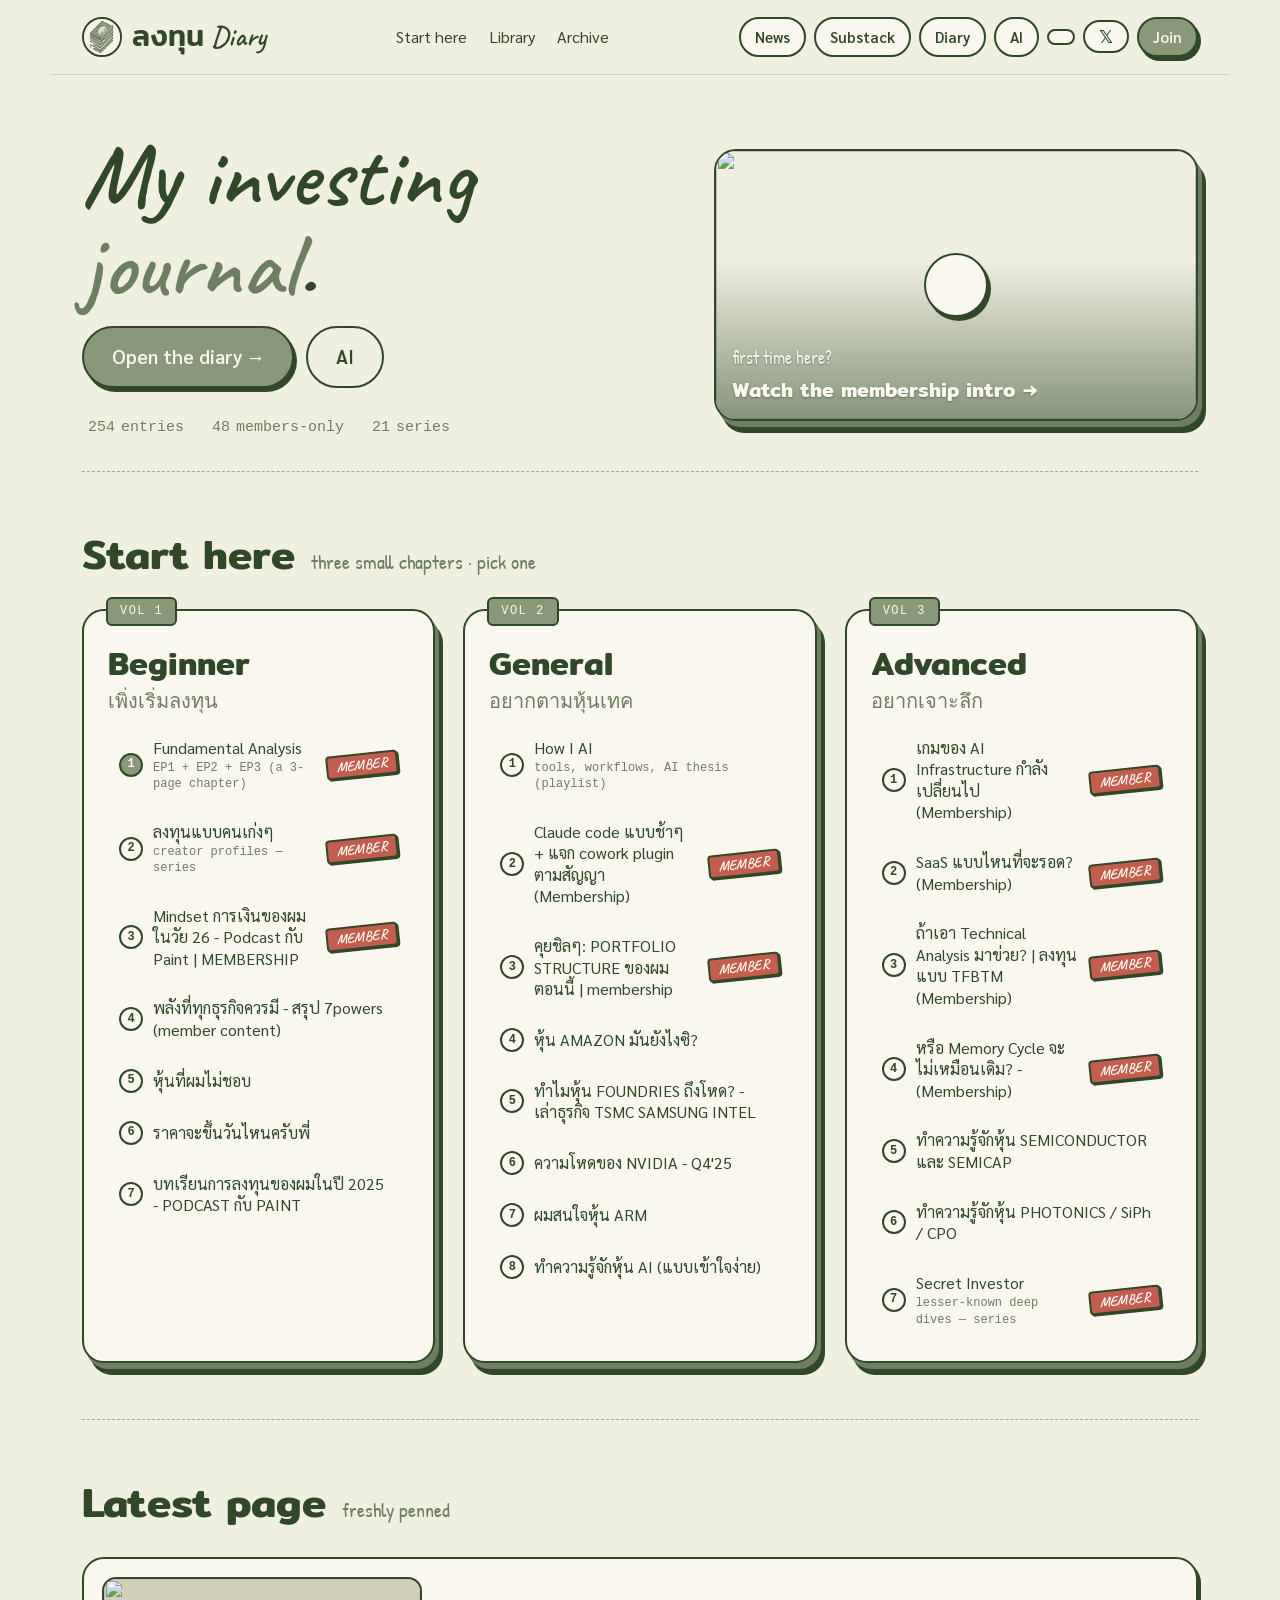
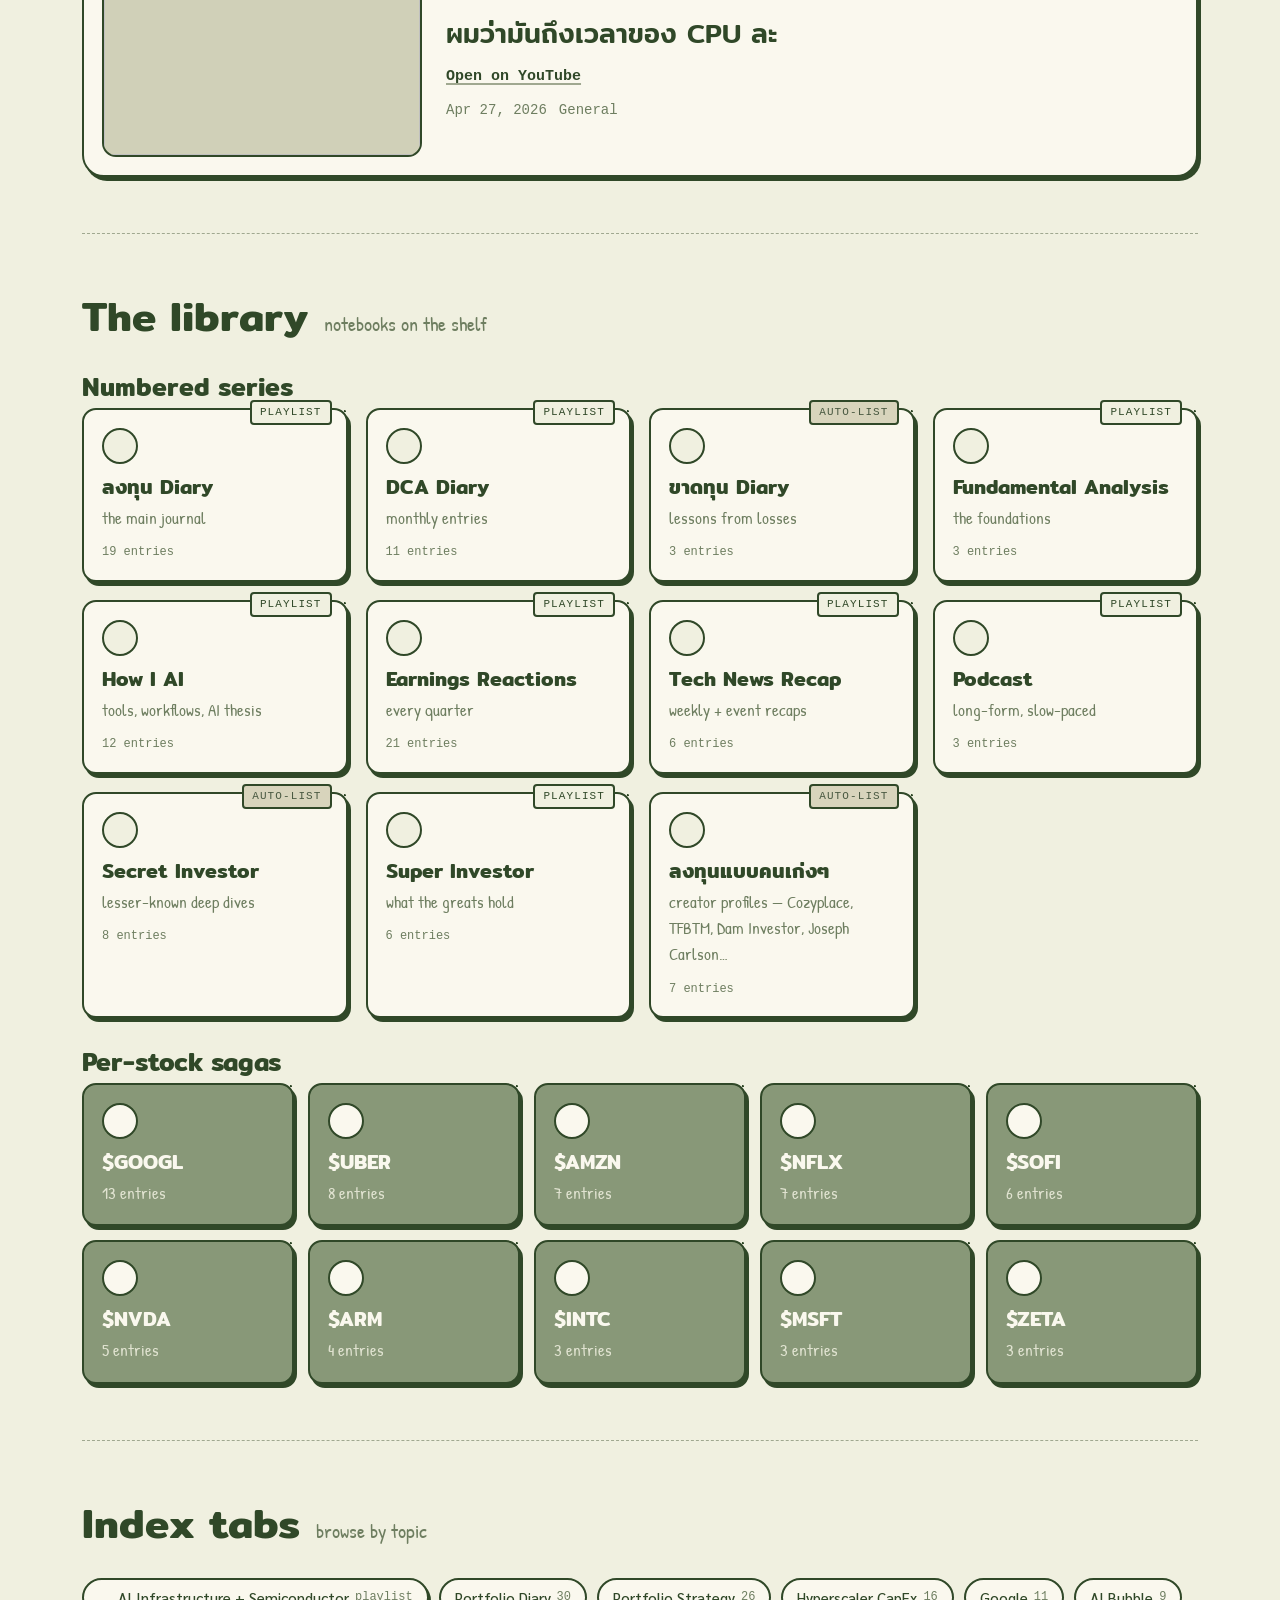
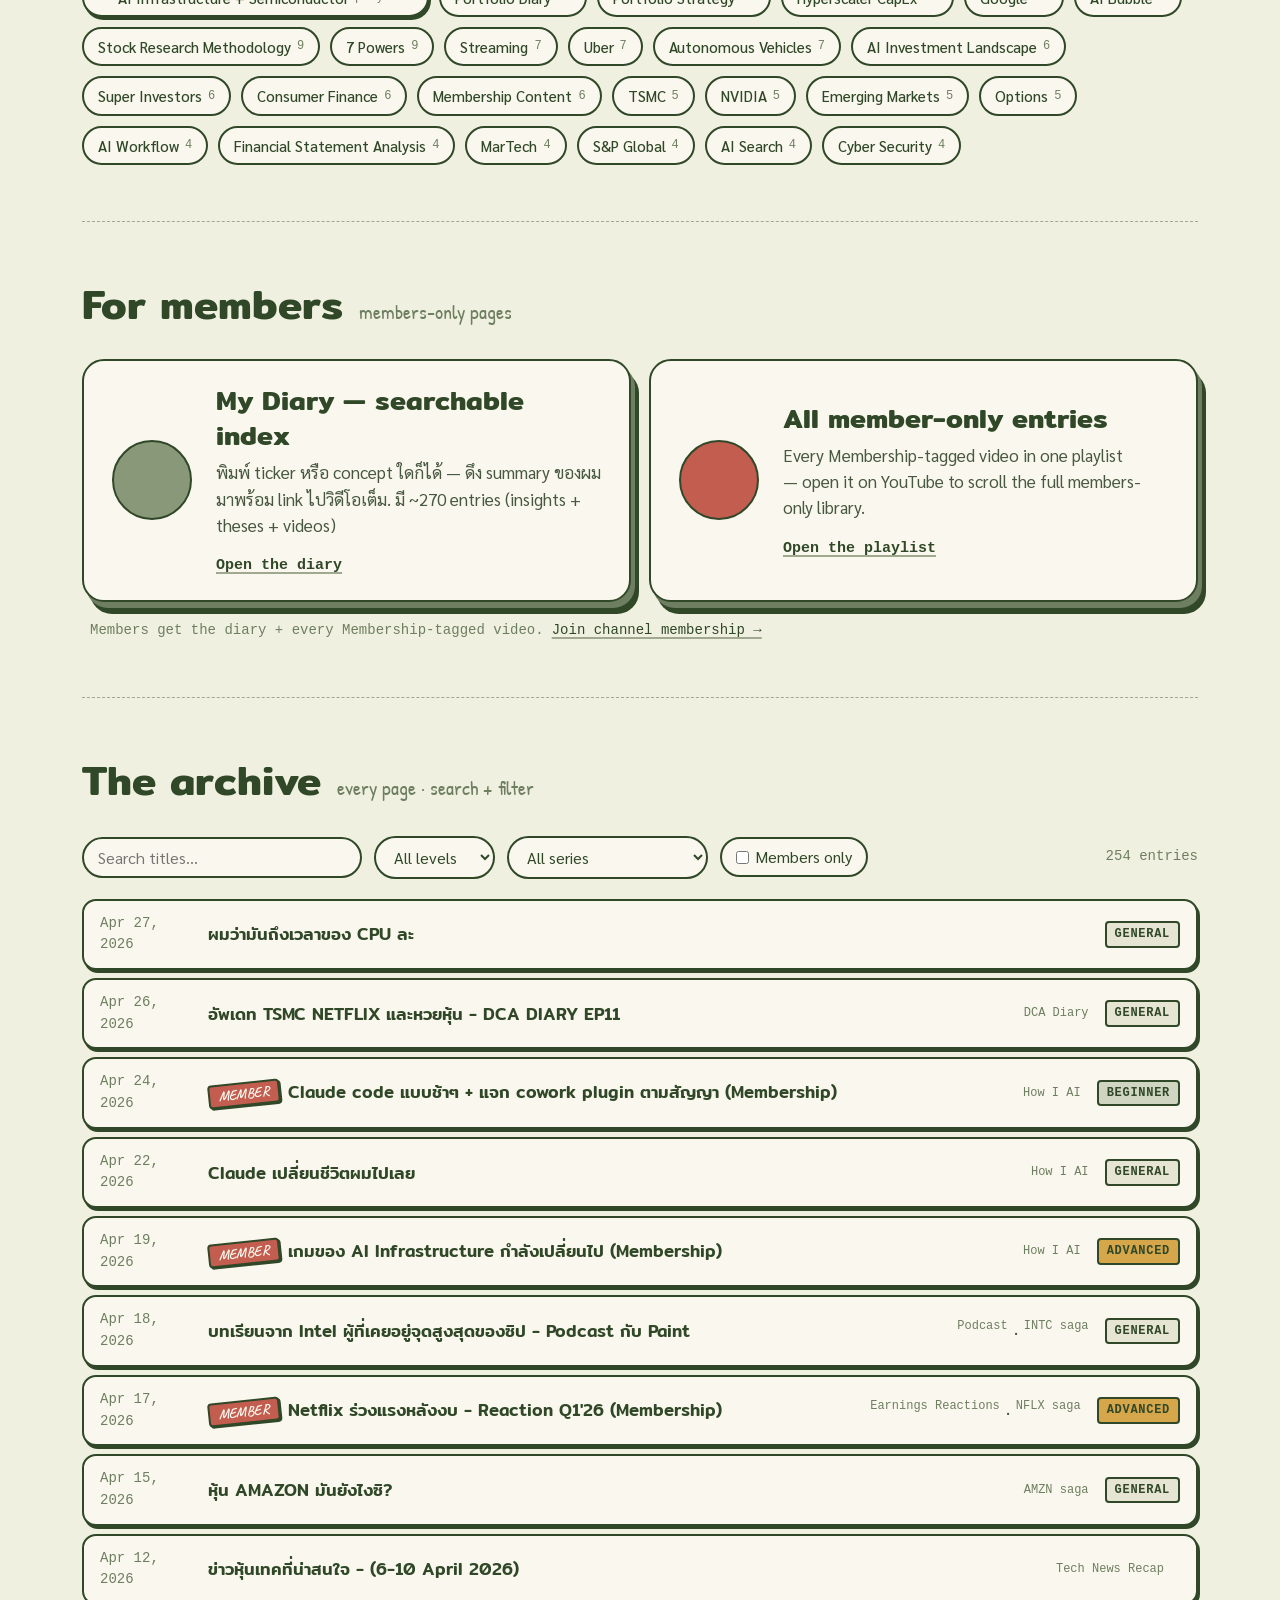
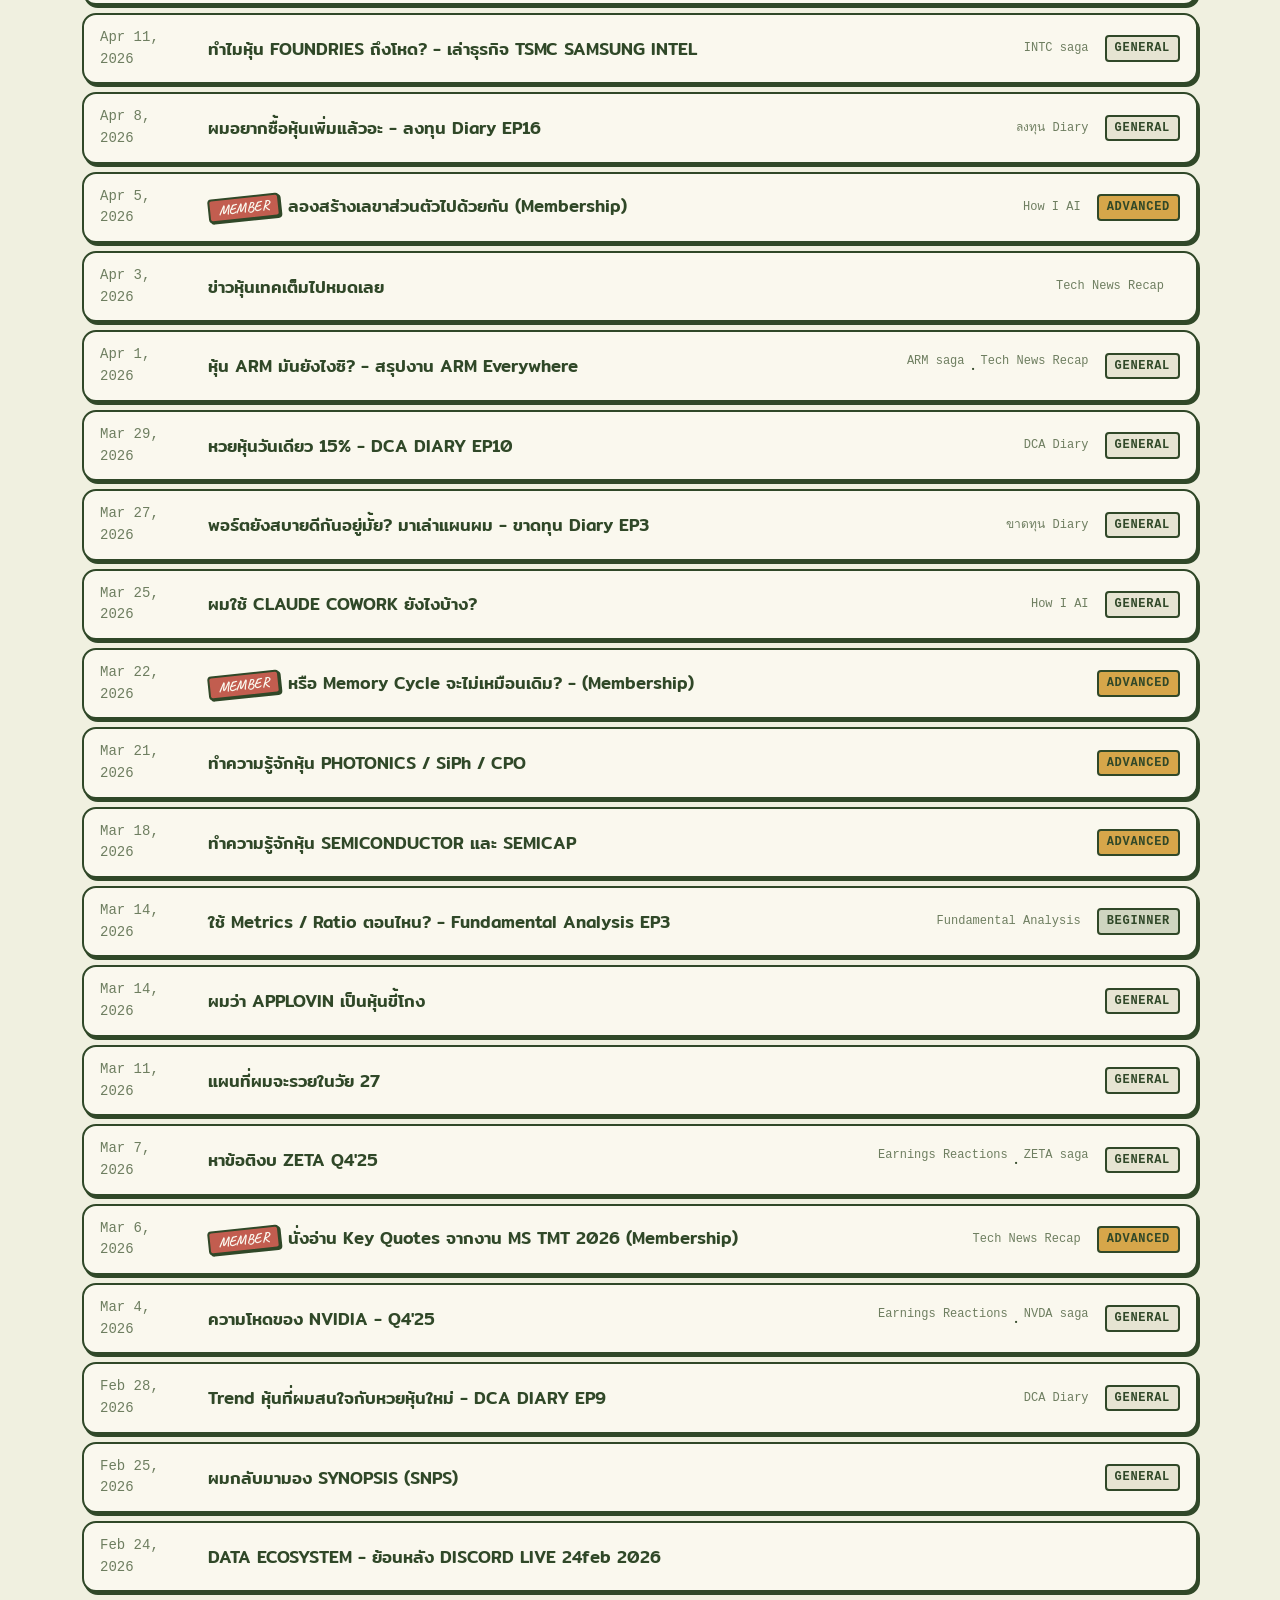
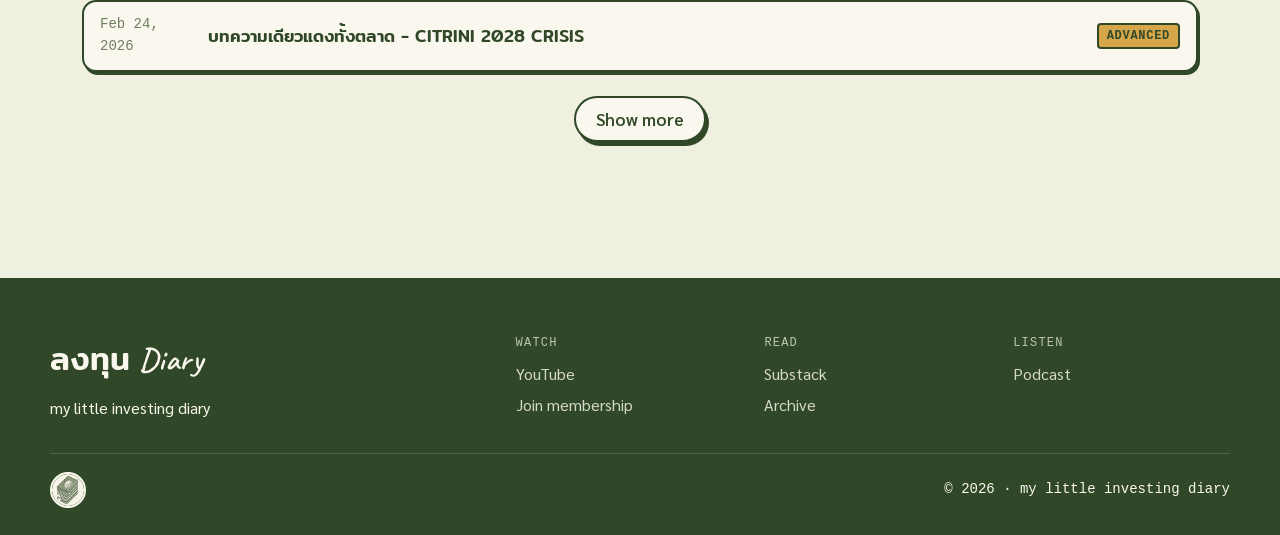
==== commit b72c7f8c: "Press: news 2026-05-05 + brand Thai font fix Add Tech News Daily 2026-05-05 to data/news.json (6 hea" ====
--- a/index.html
+++ b/index.html
@@ -16,7 +16,7 @@
 <header class="hub-nav">
   <a class="hub-brand" href="/">
     <img src="assets/logo-circle.png" width="40" height="40" alt="">
-    <span class="hub-brand__name">ลงทุน Diary</span>
+    <span class="hub-brand__name"><span class="th">ลงทุน</span> Diary</span>
   </a>
   <button class="hub-nav__burger" type="button" aria-expanded="false" aria-controls="hub-nav-menu" aria-label="Menu">
     <span></span><span></span><span></span>
@@ -176,7 +176,7 @@
 <footer class="hub-foot">
   <div class="hub-foot__cols">
     <div>
-      <span class="hub-foot__brand handletter">ลงทุน Diary</span>
+      <span class="hub-foot__brand handletter"><span class="th">ลงทุน</span> Diary</span>
       <p>my little investing diary</p>
     </div>
     <div>
--- a/colors_and_type.css
+++ b/colors_and_type.css
@@ -89,16 +89,16 @@
   /* ---------- Type scale ---------- */
   /* The diary mixes a hand-lettered script for headers with a
      practical Thai sans for body. Sizes step in a relaxed ratio. */
-  --fs-hero:     clamp(48px, 6vw, 88px);   /* hand-lettered hero */
-  --fs-display:  clamp(36px, 4vw, 56px);
-  --fs-h1:       40px;
-  --fs-h2:       32px;
-  --fs-h3:       24px;
-  --fs-h4:       20px;
-  --fs-body-lg:  18px;
-  --fs-body:     16px;
-  --fs-caption:  14px;
-  --fs-tiny:     12px;
+  --fs-hero:     clamp(54px, 6vw, 99px);   /* hand-lettered hero */
+  --fs-display:  clamp(41px, 4vw, 63px);
+  --fs-h1:       45px;
+  --fs-h2:       36px;
+  --fs-h3:       27px;
+  --fs-h4:       23px;
+  --fs-body-lg:  20px;
+  --fs-body:     18px;
+  --fs-caption:  16px;
+  --fs-tiny:     14px;
 
   --lh-tight:   1.15;
   --lh-snug:    1.3;
--- a/styles.css
+++ b/styles.css
@@ -19,9 +19,9 @@
   display: inline-flex; align-items: center; gap: 8px;
   text-decoration: none;
 }
-.hub-btn--sm { padding: 6px 14px; font-size: 13px; }
-.hub-btn--md { padding: 10px 20px; font-size: 15px; }
-.hub-btn--lg { padding: 14px 28px; font-size: 17px; }
+.hub-btn--sm { padding: 6px 14px; font-size: 15px; }
+.hub-btn--md { padding: 10px 20px; font-size: 17px; }
+.hub-btn--lg { padding: 14px 28px; font-size: 19px; }
 .hub-btn--primary { background: var(--sage-400); color: var(--cream-50); }
 .hub-btn--ghost { background: transparent; box-shadow: none; }
 .hub-btn:hover { transform: translate(-1px,-1px); box-shadow: 4px 5px 0 var(--forest-900); }
@@ -31,7 +31,7 @@
 .hub-pill {
   display: inline-flex; align-items: center; gap: 6px;
   border: 2px solid var(--forest-900); border-radius: 999px;
-  padding: 3px 12px; font-size: 12px; font-weight: 600;
+  padding: 3px 12px; font-size: 14px; font-weight: 600;
   background: var(--cream-50); color: var(--forest-900);
   font-family: var(--font-body);
 }
@@ -51,10 +51,16 @@
 .hub-brand { display: inline-flex; align-items: center; gap: 10px; text-decoration: none; }
 .hub-brand img { border-radius: 999px; border: 2px solid var(--forest-900); }
 .hub-brand__name {
-  font-family: var(--font-script); font-size: 26px;
+  font-family: var(--font-script); font-size: 29px;
   color: var(--forest-900); font-weight: 600;
 }
-.hub-nav__links { display: flex; gap: 22px; font-size: 14px; }
+.hub-brand__name .th,
+.hub-foot__brand .th {
+  font-family: var(--font-display); /* Mitr — supports Thai properly */
+  font-weight: 500;
+  letter-spacing: 0;
+}
+.hub-nav__links { display: flex; gap: 22px; font-size: 16px; }
 .hub-nav__links a { color: var(--forest-900); text-decoration: none; padding: 4px 0; }
 .hub-nav__links a:hover {
   text-decoration: underline; text-decoration-color: var(--sage-400);
@@ -96,7 +102,7 @@
   border: 2px solid var(--forest-900); border-radius: 999px;
   background: var(--cream-50); color: var(--forest-900);
   text-decoration: none;
-  font-family: var(--font-body); font-size: 13px; font-weight: 600;
+  font-family: var(--font-body); font-size: 15px; font-weight: 600;
   transition: background var(--dur-fast) var(--ease-paper),
               transform var(--dur-fast) var(--ease-paper);
 }
@@ -111,7 +117,7 @@
   border: 2px solid var(--forest-900); border-radius: 999px;
   background: var(--cream-50); color: var(--forest-900);
   text-decoration: none;
-  font-family: var(--font-body); font-size: 13px; font-weight: 600;
+  font-family: var(--font-body); font-size: 15px; font-weight: 600;
   transition: background var(--dur-fast) var(--ease-paper),
               transform var(--dur-fast) var(--ease-paper);
 }
@@ -119,7 +125,7 @@
 .hub-iconlink svg { width: 14px; height: 14px; }
 .hub-iconlink__x {
   display: inline-block;
-  font-family: var(--font-body); font-weight: 800; font-size: 15px;
+  font-family: var(--font-body); font-weight: 800; font-size: 17px;
   line-height: 1; padding: 0 2px;
 }
 .hub-iconlink__text--sr {
@@ -138,18 +144,18 @@
   padding: 56px 0 32px;
 }
 .hub-eyebrow {
-  font-family: var(--font-hand); font-size: 18px; color: var(--sage-500);
+  font-family: var(--font-hand); font-size: 20px; color: var(--sage-500);
   display: inline-block; margin-bottom: 6px;
 }
 .hub-hero__title {
   font-family: var(--font-script); font-weight: 600;
-  font-size: clamp(56px, 7vw, 96px); line-height: 1; margin: 0 0 16px;
+  font-size: clamp(63px, 7vw, 108px); line-height: 1; margin: 0 0 16px;
   color: var(--forest-900); letter-spacing: 0.5px;
 }
 .hub-hero__title em { font-style: normal; color: var(--sage-500); }
-.hub-hero__sub { font-size: 17px; color: var(--fg-2); max-width: 56ch; margin: 0 0 24px; line-height: 1.6; }
+.hub-hero__sub { font-size: 19px; color: var(--fg-2); max-width: 56ch; margin: 0 0 24px; line-height: 1.6; }
 .hub-hero__cta { display: flex; gap: 12px; margin-bottom: 28px; flex-wrap: wrap; }
-.hub-hero__meta { display: flex; gap: 22px; font-family: var(--font-mono); font-size: 13px; color: var(--fg-3); flex-wrap: wrap; }
+.hub-hero__meta { display: flex; gap: 22px; font-family: var(--font-mono); font-size: 15px; color: var(--fg-3); flex-wrap: wrap; }
 .hub-hero__meta span { display: inline-flex; align-items: center; gap: 6px; }
 .hub-hero__meta svg { width: 16px; height: 16px; }
 .hub-hero__art {
@@ -197,10 +203,10 @@
   text-shadow: 0 1px 2px rgba(48,72,40,0.5);
 }
 .hub-hero__art-eyebrow {
-  font-family: var(--font-hand); font-size: 16px; opacity: 0.95;
+  font-family: var(--font-hand); font-size: 18px; opacity: 0.95;
 }
 .hub-hero__art-title {
-  font-family: var(--font-display); font-weight: 600; font-size: 18px;
+  font-family: var(--font-display); font-weight: 600; font-size: 20px;
 }
 
 /* ---------- Section shell ---------- */
@@ -210,15 +216,15 @@
   border-top: 1px dashed var(--sage-300);
 }
 .hub-section__head { display: flex; align-items: baseline; gap: 16px; margin-bottom: 28px; flex-wrap: wrap; }
-.hub-section__title { font-family: var(--font-display); font-weight: 600; font-size: 36px; margin: 0; }
-.hub-section__sub { font-family: var(--font-hand); font-size: 18px; color: var(--sage-500); }
+.hub-section__title { font-family: var(--font-display); font-weight: 600; font-size: 41px; margin: 0; }
+.hub-section__sub { font-family: var(--font-hand); font-size: 20px; color: var(--sage-500); }
 
 /* Hand-stamped page number in top-right of each section — like a real notebook */
 .hub-page-num {
   position: absolute;
   top: 22px; right: 0;
   font-family: var(--font-hand);
-  font-size: 18px;
+  font-size: 20px;
   color: var(--sage-500);
   letter-spacing: 0.5px;
   pointer-events: none;
@@ -252,23 +258,23 @@
   position: absolute; top: -14px; left: 22px;
   background: var(--sage-400); color: var(--cream-50);
   border: 2px solid var(--forest-900); border-radius: 6px;
-  padding: 3px 12px; font-family: var(--font-mono); font-size: 11px;
+  padding: 3px 12px; font-family: var(--font-mono); font-size: 12px;
   letter-spacing: .12em; text-transform: uppercase;
 }
 .hub-path__title {
   font-family: var(--font-display); font-weight: 600;
-  font-size: 28px; margin: 4px 0 0; color: var(--forest-900);
+  font-size: 32px; margin: 4px 0 0; color: var(--forest-900);
 }
 .hub-path__subtitle {
-  font-family: var(--font-hand); font-size: 18px; color: var(--sage-500);
-}
-.hub-path__blurb { font-size: 14px; color: var(--fg-2); margin: 4px 0 8px; }
+  font-family: var(--font-hand); font-size: 20px; color: var(--sage-500);
+}
+.hub-path__blurb { font-size: 16px; color: var(--fg-2); margin: 4px 0 8px; }
 .hub-path__list { list-style: none; padding: 0; margin: 0; display: flex; flex-direction: column; gap: 10px; }
 .hub-path__item {
   display: flex; align-items: center; gap: 10px;
   padding: 8px 10px;
   border-radius: var(--radius-sm);
-  font-size: 14px; color: var(--forest-900);
+  font-size: 16px; color: var(--forest-900);
   text-decoration: none;
   border: 1.5px solid transparent;
   transition: background var(--dur-fast) var(--ease-paper),
@@ -279,12 +285,12 @@
   flex: none; width: 24px; height: 24px;
   display: grid; place-items: center;
   border: 2px solid var(--forest-900); border-radius: 999px;
-  font-family: var(--font-mono); font-size: 11px; font-weight: 600;
+  font-family: var(--font-mono); font-size: 12px; font-weight: 600;
   background: var(--cream-50);
 }
 .hub-path__item--first .hub-path__num { background: var(--sage-400); color: var(--cream-50); }
 .hub-path__txt { flex: 1; line-height: 1.35; }
-.hub-path__txt small { display: block; color: var(--sage-500); font-family: var(--font-mono); font-size: 11px; margin-top: 2px; }
+.hub-path__txt small { display: block; color: var(--sage-500); font-family: var(--font-mono); font-size: 12px; margin-top: 2px; }
 .hub-path__item-icon { color: var(--sage-500); }
 .hub-path__item-icon svg { width: 16px; height: 16px; }
 
@@ -320,7 +326,7 @@
   border-radius: 999px;
   padding: 3px 9px;
   font-family: var(--font-mono);
-  font-size: 10px;
+  font-size: 11px;
   letter-spacing: 0.06em;
   text-transform: uppercase;
   white-space: nowrap;
@@ -336,7 +342,7 @@
 .hub-path__section:first-child { margin-top: 4px; }
 .hub-path__section span {
   font-family: var(--font-hand);
-  font-size: 16px;
+  font-size: 18px;
   color: var(--sage-500);
   letter-spacing: 0.02em;
 }
@@ -347,7 +353,7 @@
   background: var(--accent-tomato);
   color: var(--cream-50);
   font-family: var(--font-script); font-weight: 700;
-  font-size: 12px; line-height: 1;
+  font-size: 14px; line-height: 1;
   padding: 3px 8px;
   border: 2px solid var(--forest-900);
   border-radius: 4px;
@@ -357,7 +363,7 @@
   white-space: nowrap;
   flex: none;
 }
-.hub-stamp--lg { font-size: 14px; padding: 4px 10px; }
+.hub-stamp--lg { font-size: 16px; padding: 4px 10px; }
 
 /* ---------- Latest page ---------- */
 .hub-latest {
@@ -375,15 +381,15 @@
   background: var(--cream-400);
 }
 .hub-latest__thumb img { width: 100%; height: 100%; object-fit: cover; }
-.hub-latest__body h3 { font-family: var(--font-display); font-size: 24px; margin: 4px 0 8px; line-height: 1.3; }
-.hub-latest__body .meta { display: flex; gap: 12px; font-family: var(--font-mono); font-size: 12px; color: var(--fg-3); margin-top: 12px; flex-wrap: wrap; }
+.hub-latest__body h3 { font-family: var(--font-display); font-size: 27px; margin: 4px 0 8px; line-height: 1.3; }
+.hub-latest__body .meta { display: flex; gap: 12px; font-family: var(--font-mono); font-size: 14px; color: var(--fg-3); margin-top: 12px; flex-wrap: wrap; }
 
 /* ---------- Library shelf ---------- */
 .hub-shelf__hd {
-  font-family: var(--font-display); font-weight: 600; font-size: 22px;
+  font-family: var(--font-display); font-weight: 600; font-size: 25px;
   margin: 28px 0 4px; color: var(--forest-900);
 }
-.hub-shelf__lead { font-size: 14px; color: var(--fg-3); margin: 0 0 14px; }
+.hub-shelf__lead { font-size: 16px; color: var(--fg-3); margin: 0 0 14px; }
 .hub-shelf {
   display: grid; gap: 18px;
   grid-template-columns: repeat(auto-fill, minmax(240px, 1fr));
@@ -435,14 +441,14 @@
 }
 .hub-book--sage .hub-book__icon { background: var(--cream-50); }
 .hub-book__icon svg { width: 18px; height: 18px; }
-.hub-book__name { font-family: var(--font-display); font-weight: 600; font-size: 18px; line-height: 1.25; margin: 4px 0 0; }
-.hub-book__sub { font-family: var(--font-hand); font-size: 15px; color: var(--sage-500); }
-.hub-book__count { font-family: var(--font-mono); font-size: 11px; color: var(--fg-3); margin-top: 6px; }
+.hub-book__name { font-family: var(--font-display); font-weight: 600; font-size: 20px; line-height: 1.25; margin: 4px 0 0; }
+.hub-book__sub { font-family: var(--font-hand); font-size: 17px; color: var(--sage-500); }
+.hub-book__count { font-family: var(--font-mono); font-size: 12px; color: var(--fg-3); margin-top: 6px; }
 .hub-book__stub {
   position: absolute; top: -10px; right: 14px;
   background: var(--cream-100); color: var(--forest-900);
   border: 2px solid var(--forest-900); border-radius: 4px;
-  padding: 2px 8px; font-family: var(--font-mono); font-size: 10px;
+  padding: 2px 8px; font-family: var(--font-mono); font-size: 11px;
   text-transform: uppercase; letter-spacing: 0.1em;
 }
 .hub-book--no-playlist .hub-book__stub { background: var(--cream-300); color: var(--forest-700); }
@@ -456,12 +462,12 @@
   padding: 6px 14px;
   border: 2px solid var(--forest-900); border-radius: 999px;
   background: var(--cream-50); color: var(--forest-900);
-  font-family: var(--font-body); font-size: 13px; font-weight: 500;
+  font-family: var(--font-body); font-size: 15px; font-weight: 500;
   text-decoration: none;
   transition: background var(--dur-fast) var(--ease-paper);
 }
 .hub-chip:hover { background: var(--sage-100); }
-.hub-chip__count { font-family: var(--font-mono); font-size: 11px; color: var(--sage-500); }
+.hub-chip__count { font-family: var(--font-mono); font-size: 12px; color: var(--sage-500); }
 .hub-chip--has-playlist { box-shadow: 2px 3px 0 var(--forest-900); }
 
 /* ---------- Member card ---------- */
@@ -488,7 +494,7 @@
 .hub-memberperk {
   display: flex; align-items: center; gap: 8px;
   margin: 18px 0 0;
-  font-family: var(--font-mono); font-size: 12px; color: var(--fg-3);
+  font-family: var(--font-mono); font-size: 14px; color: var(--fg-3);
 }
 .hub-memberperk svg { width: 14px; height: 14px; color: var(--sage-500); }
 .hub-memberperk a { color: var(--forest-900); }
@@ -500,11 +506,11 @@
 }
 .hub-membercard__icon--sage { background: var(--sage-400); }
 .hub-membercard__icon svg { width: 32px; height: 32px; }
-.hub-membercard__body h3 { font-family: var(--font-display); font-weight: 600; font-size: 24px; margin: 0 0 6px; }
-.hub-membercard__body p { margin: 0 0 10px; color: var(--fg-2); font-size: 15px; }
+.hub-membercard__body h3 { font-family: var(--font-display); font-weight: 600; font-size: 27px; margin: 0 0 6px; }
+.hub-membercard__body p { margin: 0 0 10px; color: var(--fg-2); font-size: 17px; }
 .hub-membercard__cta {
   display: inline-flex; align-items: center; gap: 6px;
-  font-family: var(--font-mono); font-size: 13px; font-weight: 600; color: var(--forest-900);
+  font-family: var(--font-mono); font-size: 15px; font-weight: 600; color: var(--forest-900);
   text-decoration: underline; text-decoration-color: var(--sage-300); text-decoration-thickness: 2px; text-underline-offset: 3px;
 }
 .hub-membercard__cta svg { width: 14px; height: 14px; }
@@ -515,7 +521,7 @@
   margin-bottom: 20px;
 }
 .hub-filter-input, .hub-filter-select {
-  font-family: var(--font-body); font-size: 14px; color: var(--forest-900);
+  font-family: var(--font-body); font-size: 16px; color: var(--forest-900);
   border: 2px solid var(--forest-900); background: var(--cream-50);
   border-radius: 999px;
   padding: 8px 14px;
@@ -525,12 +531,12 @@
 .hub-filter-input:focus, .hub-filter-select:focus { box-shadow: var(--focus-ring); }
 .hub-filter-check {
   display: inline-flex; align-items: center; gap: 6px;
-  font-size: 14px; color: var(--forest-900); cursor: pointer;
+  font-size: 16px; color: var(--forest-900); cursor: pointer;
   border: 2px solid var(--forest-900); border-radius: 999px;
   padding: 6px 14px; background: var(--cream-50);
 }
 .hub-filter-check input { accent-color: var(--forest-900); margin: 0; }
-.hub-filter-count { font-family: var(--font-mono); font-size: 12px; color: var(--fg-3); margin-left: auto; }
+.hub-filter-count { font-family: var(--font-mono); font-size: 14px; color: var(--fg-3); margin-left: auto; }
 
 .hub-archive { list-style: none; padding: 0; margin: 0; display: flex; flex-direction: column; gap: 8px; }
 .hub-archive__row {
@@ -544,16 +550,16 @@
               box-shadow var(--dur-fast) var(--ease-paper);
 }
 .hub-archive__row:hover { transform: translate(-1px,-1px); box-shadow: 3px 4px 0 var(--forest-900); }
-.hub-archive__date { font-family: var(--font-mono); font-size: 12px; color: var(--fg-3); }
-.hub-archive__title { font-family: var(--font-display); font-weight: 500; font-size: 15px; line-height: 1.4; }
+.hub-archive__date { font-family: var(--font-mono); font-size: 14px; color: var(--fg-3); }
+.hub-archive__title { font-family: var(--font-display); font-weight: 500; font-size: 17px; line-height: 1.4; }
 .hub-archive__series {
   display: inline-flex; gap: 6px; flex-wrap: wrap;
 }
 .hub-archive__series span {
-  font-family: var(--font-mono); font-size: 11px; color: var(--sage-500);
+  font-family: var(--font-mono); font-size: 12px; color: var(--sage-500);
 }
 .hub-archive__level {
-  font-family: var(--font-mono); font-size: 11px; font-weight: 600;
+  font-family: var(--font-mono); font-size: 12px; font-weight: 600;
   padding: 2px 8px; border: 2px solid var(--forest-900); border-radius: 4px;
   text-transform: uppercase; letter-spacing: 0.06em;
   background: var(--cream-50); color: var(--forest-900);
@@ -567,16 +573,16 @@
 .hub-foot { background: var(--forest-900); color: var(--cream-50); padding: 56px 32px 28px; margin-top: 80px; }
 .hub-foot__cols { max-width: 1180px; margin: 0 auto; display: grid; grid-template-columns: 2fr 1fr 1fr 1fr; gap: 32px; }
 .hub-foot__cols div { display: flex; flex-direction: column; gap: 6px; }
-.hub-foot__cols a { color: var(--cream-50); opacity: 0.82; text-decoration: none; font-size: 14px; }
+.hub-foot__cols a { color: var(--cream-50); opacity: 0.82; text-decoration: none; font-size: 16px; }
 .hub-foot__cols a:hover { opacity: 1; text-decoration: underline; }
-.hub-foot__cols p { opacity: 1; font-size: 14px; max-width: 36ch; margin: 6px 0 0; color: var(--cream-50); }
-.hub-foot__brand { font-family: var(--font-script); font-size: 28px; }
-.hub-foot__hd { font-family: var(--font-mono); font-size: 11px; text-transform: uppercase; letter-spacing: 0.1em; opacity: 0.7; margin-bottom: 4px; }
+.hub-foot__cols p { opacity: 1; font-size: 16px; max-width: 36ch; margin: 6px 0 0; color: var(--cream-50); }
+.hub-foot__brand { font-family: var(--font-script); font-size: 32px; }
+.hub-foot__hd { font-family: var(--font-mono); font-size: 12px; text-transform: uppercase; letter-spacing: 0.1em; opacity: 0.7; margin-bottom: 4px; }
 .hub-foot__bar {
   max-width: 1180px; margin: 32px auto 0; padding-top: 18px;
   border-top: 1px solid rgba(240, 240, 224, 0.15);
   display: flex; align-items: center; justify-content: space-between;
-  font-family: var(--font-mono); font-size: 12px;
+  font-family: var(--font-mono); font-size: 14px;
   color: var(--cream-50);
 }
 .hub-foot__bar img { width: 36px; height: 36px; border-radius: 999px; border: 2px solid var(--cream-50); }
@@ -619,12 +625,10 @@
   .hub-archive__row .hub-archive__series { display: none; }
   .hub-archive__row .hub-archive__date { grid-column: 1 / -1; }
 }
-@media (max-width: 600px) {
-  .hub-page { padding: 0 18px; }
-  .hub-nav { padding: 12px 14px; gap: 8px; }
-  .hub-brand__name { font-size: 22px; }
-
-  /* Show hamburger; hide drawer by default; reveal it on .is-open. */
+@media (max-width: 960px) {
+  /* Hamburger covers tablet portrait + phone — at ≤960 the desktop nav
+     row no longer fits with the bumped fonts (logo + 3 links + 4 pills +
+     2 icons + Join wraps). */
   .hub-nav__burger { display: inline-flex; }
   .hub-nav__menu {
     display: none;
@@ -637,15 +641,19 @@
     box-shadow: 0 8px 16px rgba(48, 72, 40, 0.08);
   }
   .hub-nav.is-open .hub-nav__menu { display: flex; }
-  .hub-nav__links { display: flex; flex-direction: column; gap: 12px; font-size: 16px; }
+  .hub-nav__links { display: flex; flex-direction: column; gap: 12px; font-size: 18px; }
   .hub-nav__cta { flex-direction: column; align-items: stretch; gap: 8px; }
   .hub-nav__cta .hub-pagepill,
   .hub-nav__cta .hub-iconlink,
   .hub-nav__cta .hub-btn { justify-content: center; }
-  .hub-pagepill { padding: 8px 14px; font-size: 14px; }
+}
+@media (max-width: 600px) {
+  .hub-page { padding: 0 18px; }
+  .hub-nav { padding: 12px 14px; gap: 8px; }
+  .hub-brand__name { font-size: 25px; }
+  .hub-pagepill { padding: 8px 14px; font-size: 16px; }
   .hub-iconlink { padding: 8px 12px; }
   .hub-iconlink .hub-iconlink__text:not(.hub-iconlink__text--sr) { display: none; }
-  .hub-btn--sm { padding: 8px 14px; font-size: 14px; }
-
+  .hub-btn--sm { padding: 8px 14px; font-size: 16px; }
   .hub-foot__cols { grid-template-columns: 1fr; }
 }
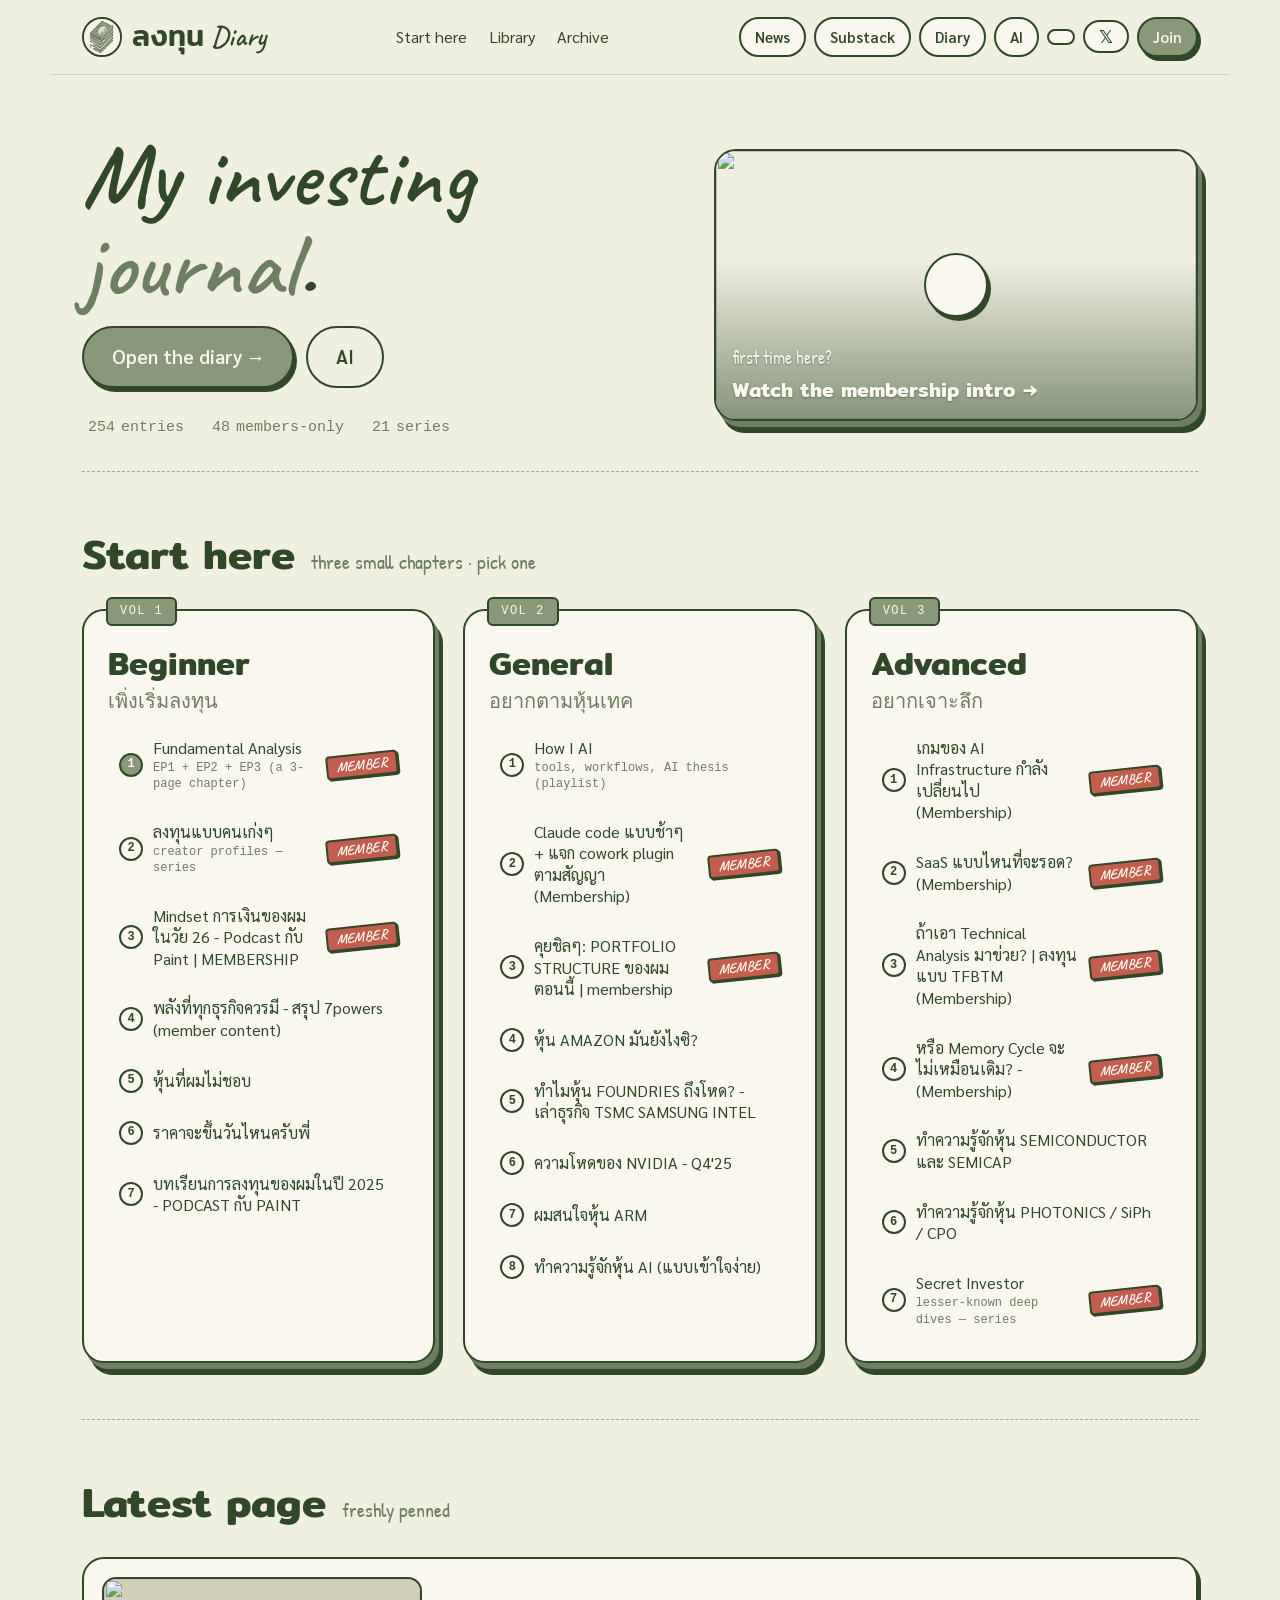
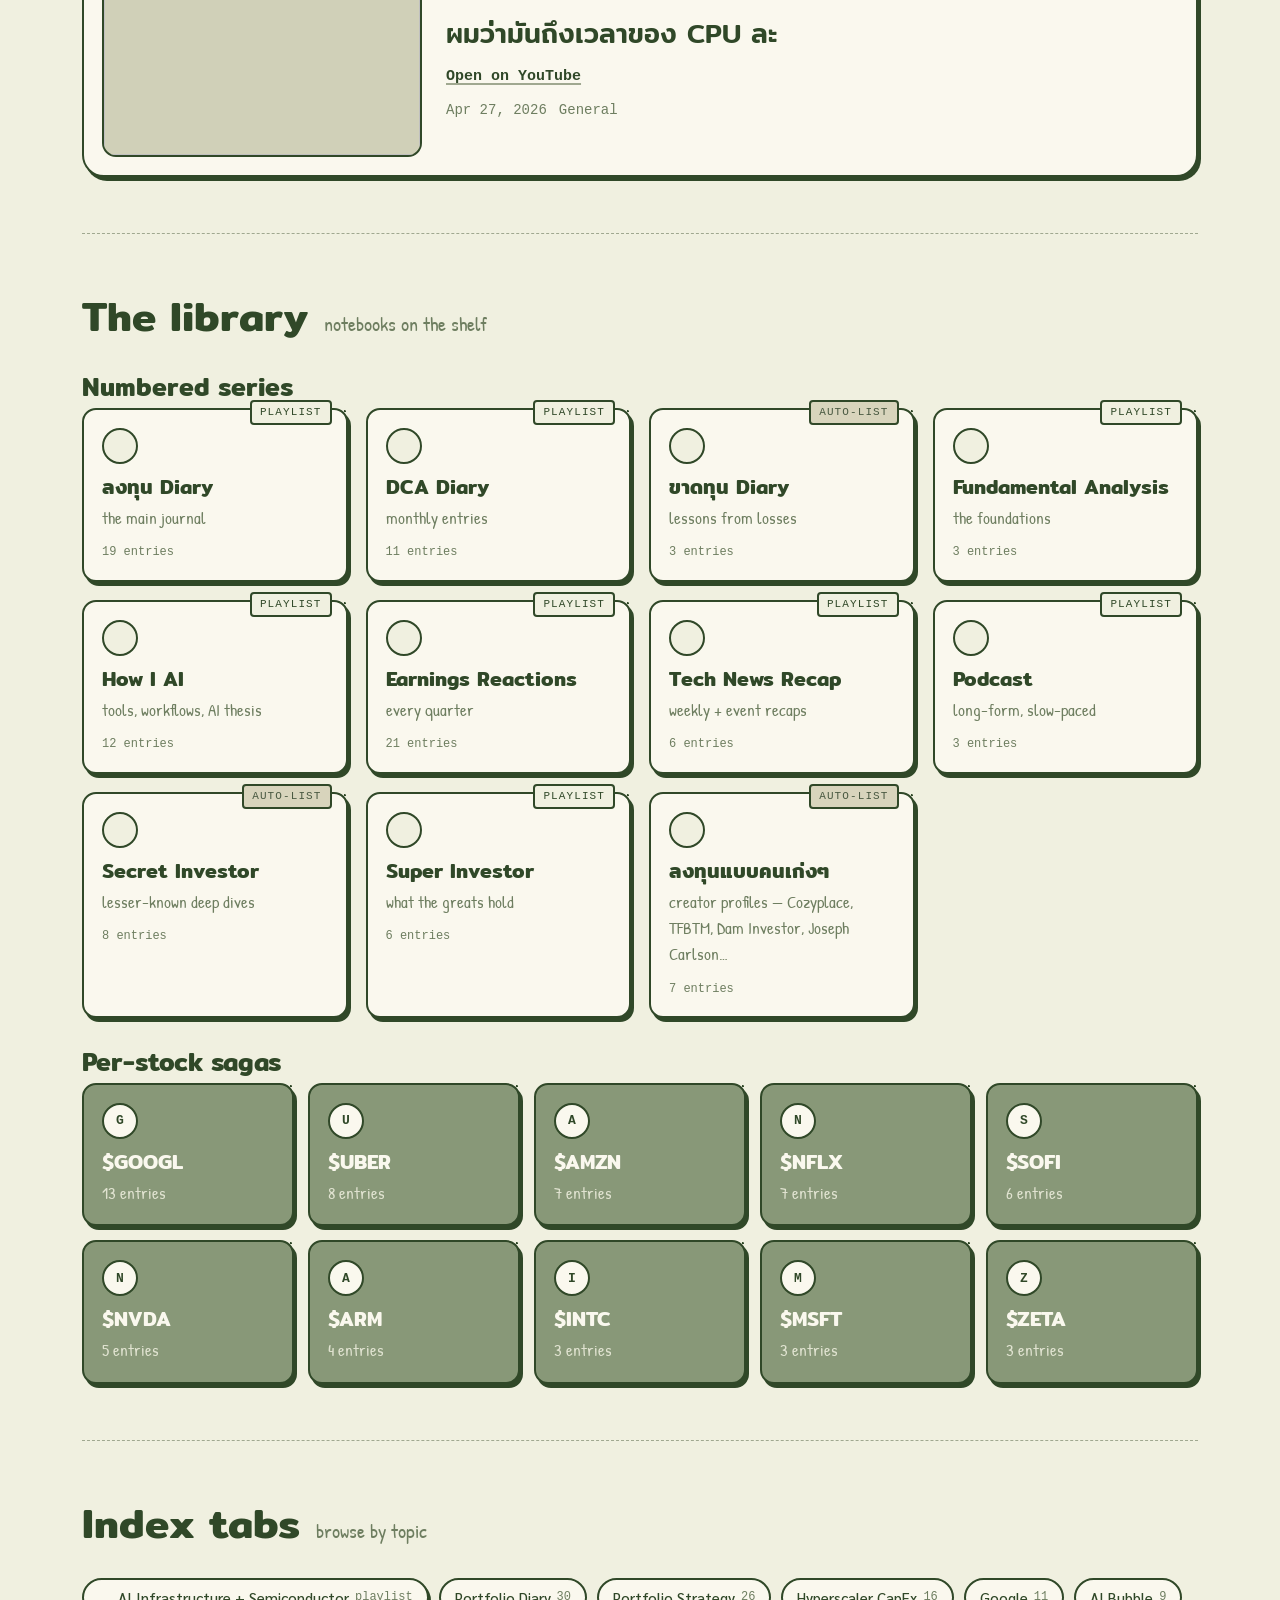
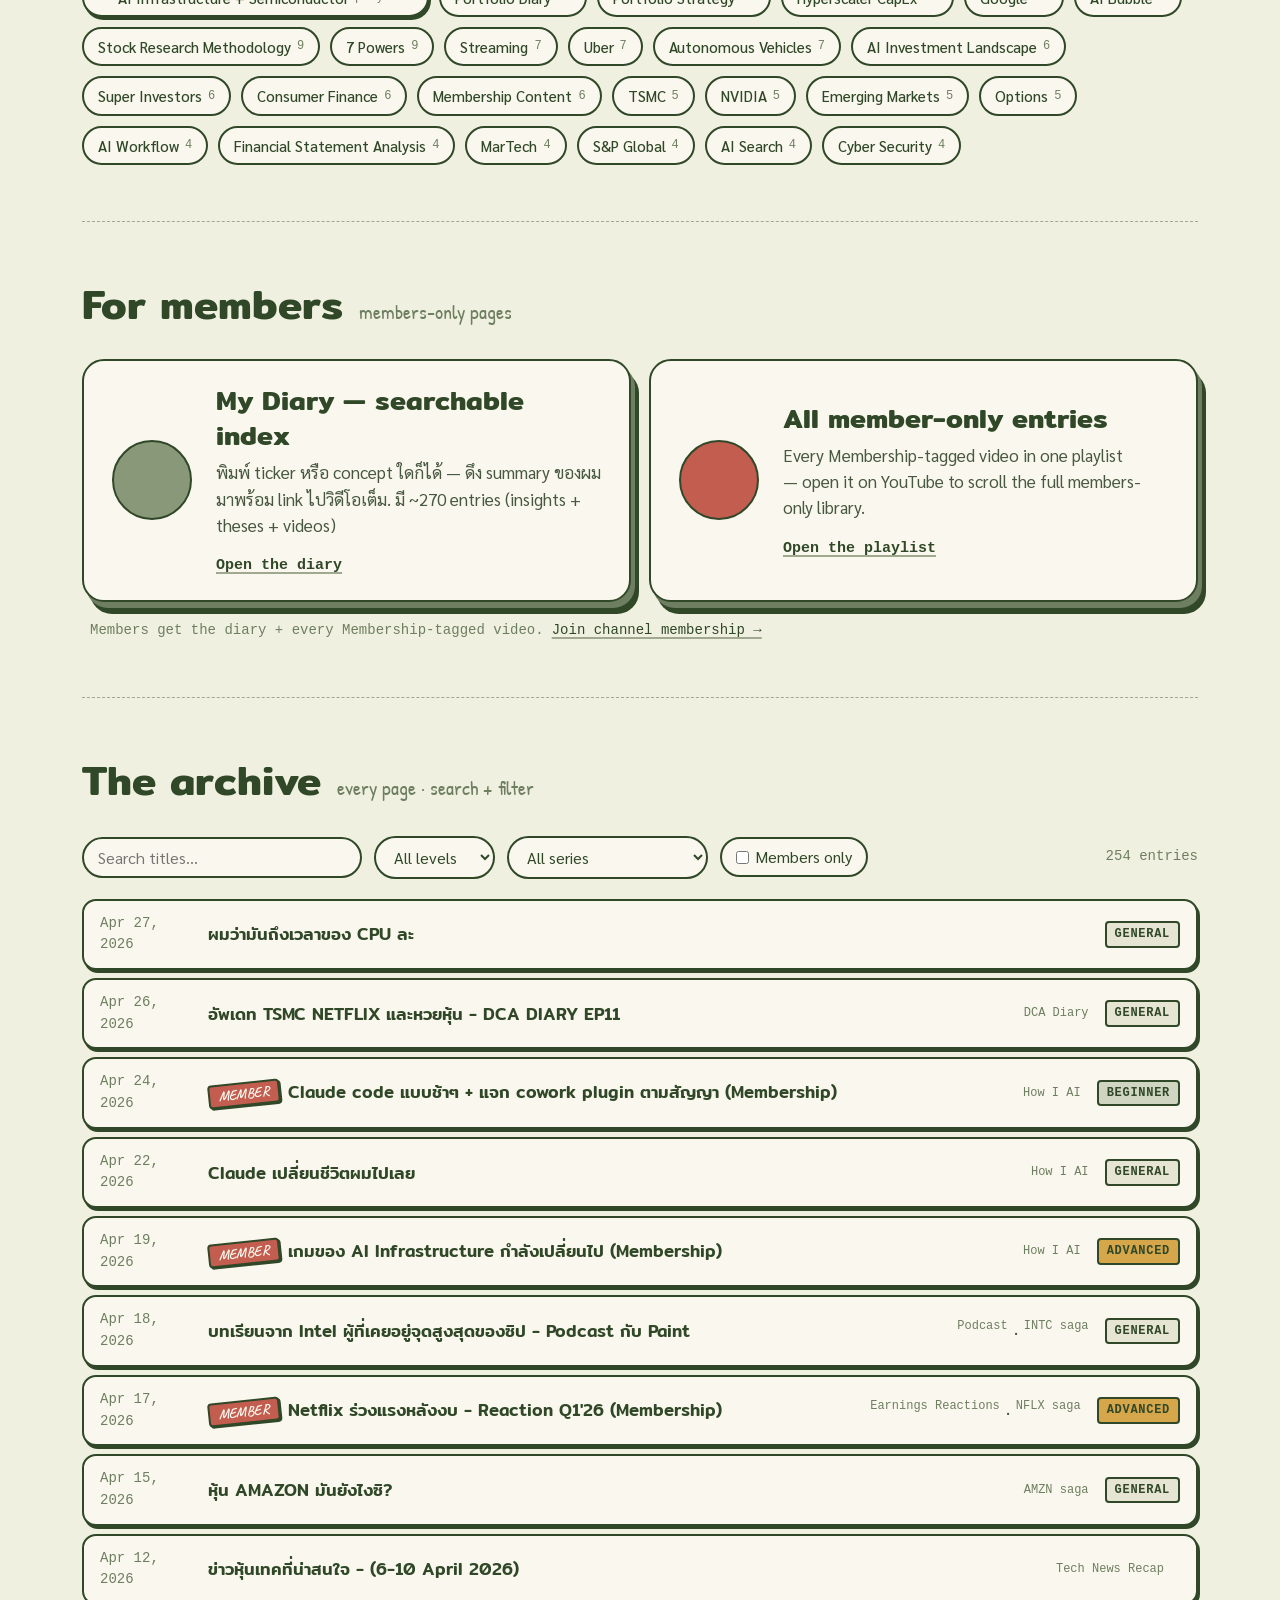
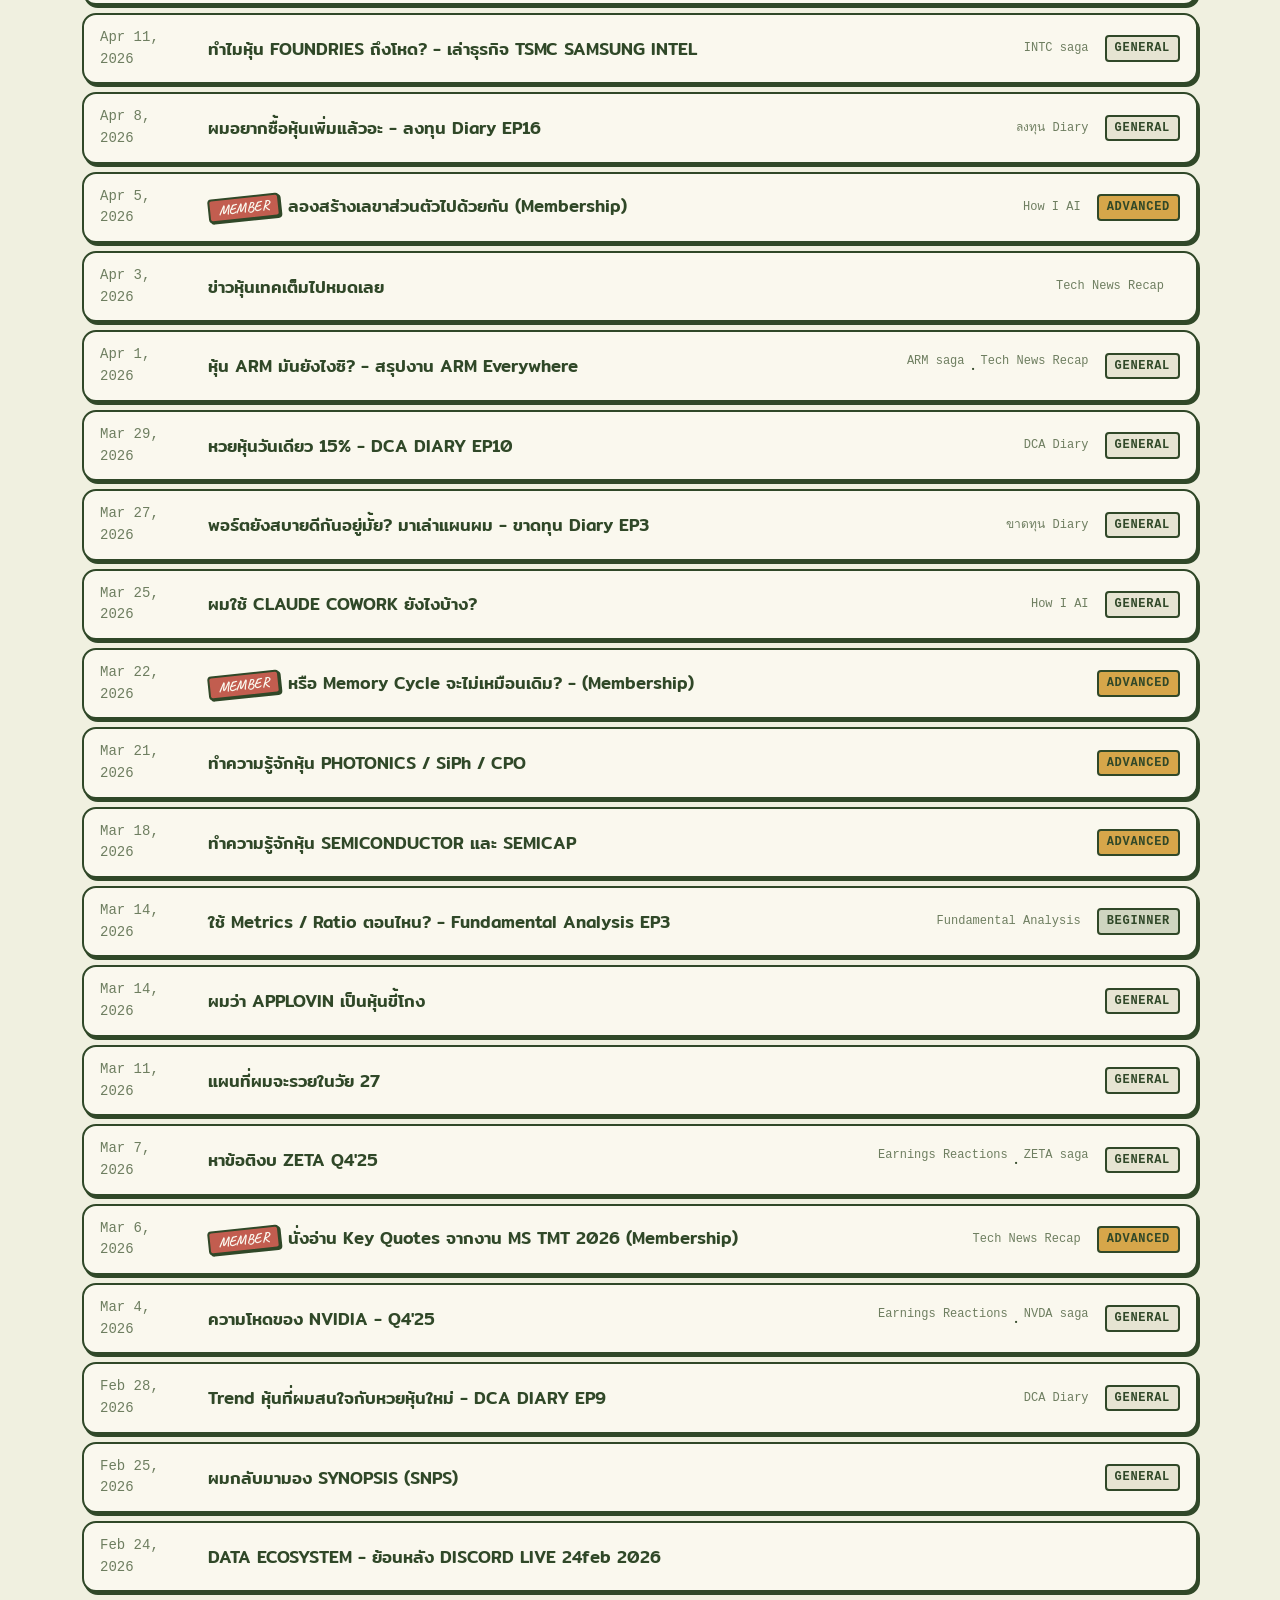
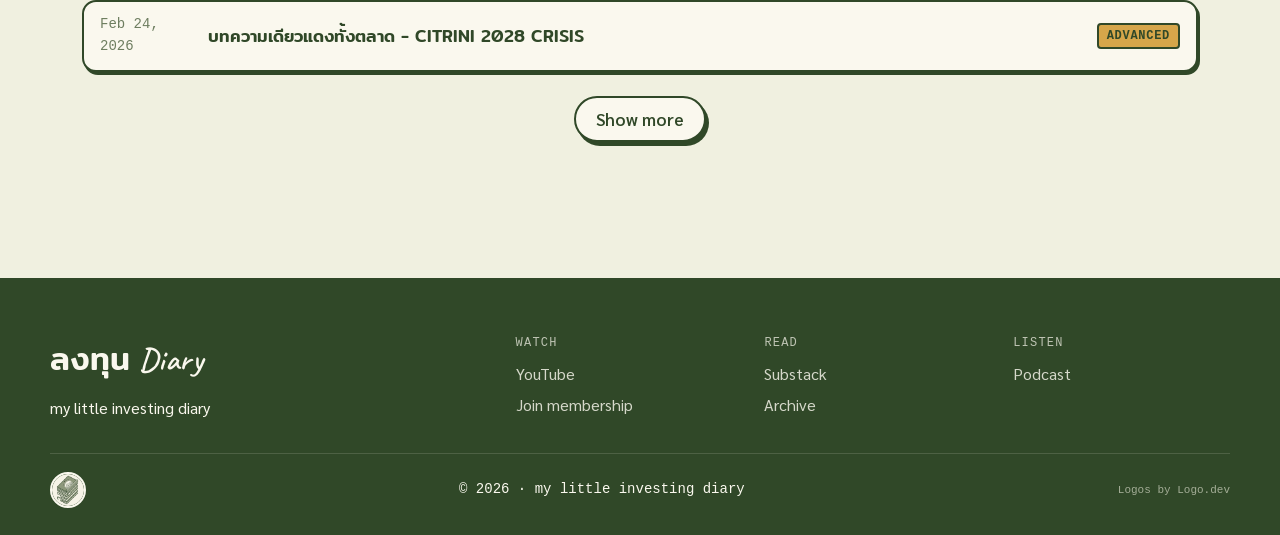
==== commit ce88df40: "Add real stock logos via logo.dev — saga shelf + news headlines Tickers ($GOOGL, $AMZN, $NVDA, etc.)" ====
--- a/index.html
+++ b/index.html
@@ -197,10 +197,12 @@
   <div class="hub-foot__bar">
     <img src="assets/logo-circle.png" alt="">
     <span>© 2026 · my little investing diary</span>
+    <a class="hub-foot__attrib" href="https://logo.dev" target="_blank" rel="noopener">Logos by Logo.dev</a>
   </div>
 </footer>
 
 <script src="nav.js"></script>
+<script src="ticker-logo.js"></script>
 <script src="app.js"></script>
 <script>lucide.createIcons();</script>
 </body>
--- a/styles.css
+++ b/styles.css
@@ -438,9 +438,41 @@
   width: 36px; height: 36px;
   border: 2px solid var(--forest-900); border-radius: 999px;
   background: var(--cream-100);
+  overflow: hidden;
 }
 .hub-book--sage .hub-book__icon { background: var(--cream-50); }
 .hub-book__icon svg { width: 18px; height: 18px; }
+.hub-book__icon img {
+  width: 100%; height: 100%;
+  object-fit: cover;
+  display: block;
+}
+.hub-book__icon .ticker-logo__fallback {
+  font-family: var(--font-mono); font-weight: 700;
+  font-size: 13px; color: var(--forest-900);
+  line-height: 1;
+}
+
+/* ---------- Reusable ticker logo (logo.dev backed) ---------- */
+.ticker-logo {
+  display: inline-grid; place-items: center;
+  width: 36px; height: 36px;
+  border: 2px solid var(--forest-900); border-radius: 999px;
+  background: var(--cream-50);
+  box-shadow: 1px 2px 0 var(--forest-900);
+  overflow: hidden;
+  flex: 0 0 auto;
+}
+.ticker-logo img {
+  width: 100%; height: 100%;
+  object-fit: cover;
+  display: block;
+}
+.ticker-logo__fallback {
+  font-family: var(--font-mono); font-weight: 700;
+  font-size: 14px; color: var(--forest-900);
+  line-height: 1;
+}
 .hub-book__name { font-family: var(--font-display); font-weight: 600; font-size: 20px; line-height: 1.25; margin: 4px 0 0; }
 .hub-book__sub { font-family: var(--font-hand); font-size: 17px; color: var(--sage-500); }
 .hub-book__count { font-family: var(--font-mono); font-size: 12px; color: var(--fg-3); margin-top: 6px; }
@@ -586,6 +618,12 @@
   color: var(--cream-50);
 }
 .hub-foot__bar img { width: 36px; height: 36px; border-radius: 999px; border: 2px solid var(--cream-50); }
+.hub-foot__attrib {
+  font-family: var(--font-mono); font-size: 11px;
+  color: var(--cream-100); opacity: 0.6;
+  text-decoration: none;
+}
+.hub-foot__attrib:hover { opacity: 0.9; text-decoration: underline; }
 
 /* ---------- Page-flip transition (fires on hero "Open the diary" CTA) ---------- */
 .page-flip {
